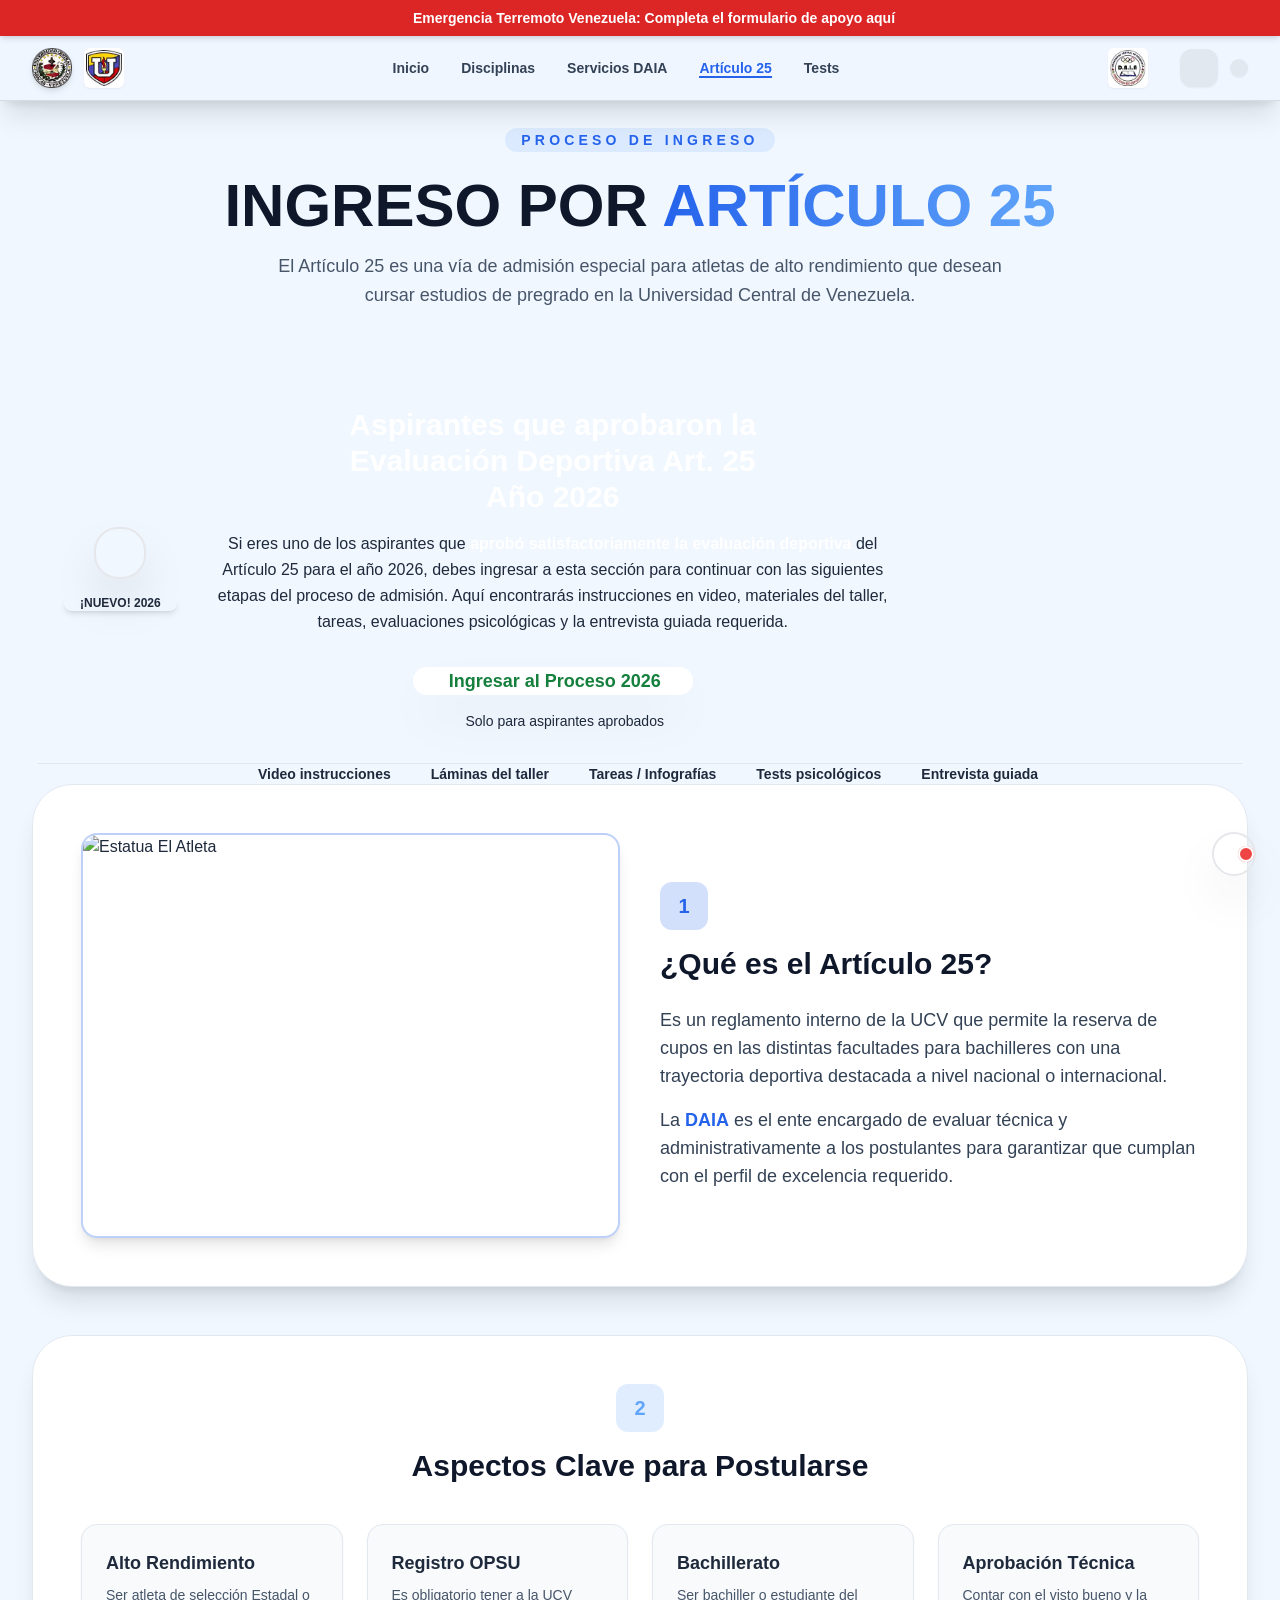
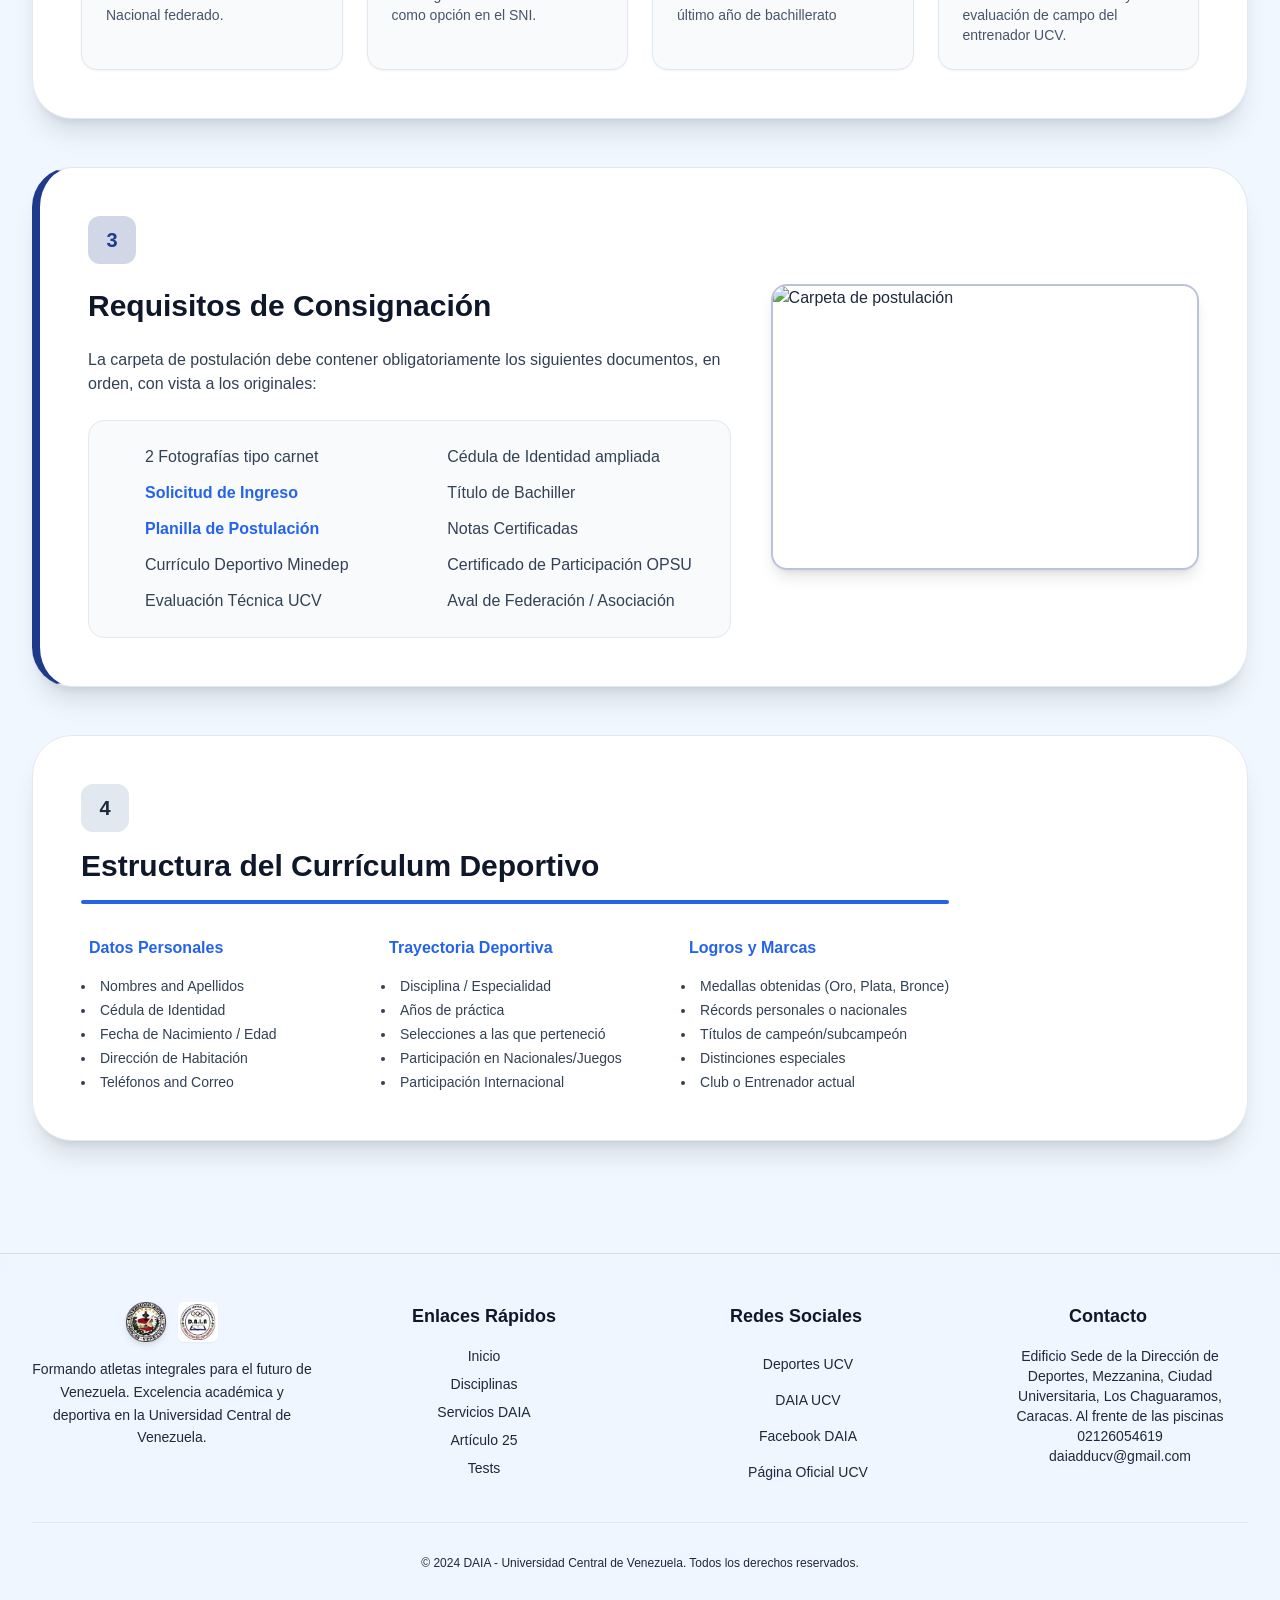
==== articulo25.html @ 4e5d1a11 "Add files via upload" ====
<!DOCTYPE html>
<html lang="es" class="scroll-smooth dark">
<head>
    <meta charset="UTF-8">
    <meta name="viewport" content="width=device-width, initial-scale=1.0">
    <meta http-equiv="X-UA-Compatible" content="IE=edge">
    <meta http-equiv="Content-Security-Policy" content="default-src 'self'; script-src 'self' 'unsafe-inline' unpkg.com cdnjs.cloudflare.com https://www.gstatic.com https://apis.google.com; style-src 'self' 'unsafe-inline' fonts.googleapis.com; img-src 'self' data: https:; font-src 'self' fonts.gstatic.com; connect-src 'self' https://*.firebaseio.com https://firestore.googleapis.com https://identitytoolkit.googleapis.com https://securetoken.googleapis.com; frame-src 'self' https://apis.google.com https://test-daia.firebaseapp.com;">
    <title>DAIA UCV | Artículo 25</title>
    <meta name="description" content="Guía completa sobre el ingreso a la UCV por el Artículo 25: beneficios, requisitos y proceso de postulación para atletas de alto rendimiento.">
    <link rel="icon" type="image/webp" href="deportes.webp">
    
    <script>
        // Synchronous theme check to prevent FOUC and forced reflow
        (function() {
            const theme = localStorage.getItem('color-theme') || (window.matchMedia('(prefers-color-scheme: dark)').matches ? 'dark' : 'light');
            if (theme === 'dark') document.documentElement.classList.add('dark');
            else document.documentElement.classList.remove('dark');
            window.__INITIAL_THEME = theme;
        })();
    </script>

    <link rel="preconnect" href="https://fonts.googleapis.com">
    <link rel="preconnect" href="https://fonts.gstatic.com" crossorigin>
    <link rel="stylesheet" href="https://fonts.googleapis.com/css2?family=Poppins:wght@700;800;900&family=Inter:wght@300;400;500;600;700&display=swap" media="print" onload="this.media='all'">
    <noscript><link rel="stylesheet" href="https://fonts.googleapis.com/css2?family=Poppins:wght@700;800;900&family=Inter:wght@300;400;500;600;700&display=swap"></noscript>
    <link rel='stylesheet' href='style.css'>
    
    <script src="https://unpkg.com/lucide@latest" defer></script>

    <script type="module" src="firebase-config.js"></script>
</head>
<body class="font-sans antialiased flex flex-col">

    <nav class="fixed w-full z-50 backdrop-blur-md border-b shadow-xl">

    <!-- BANNER DE EMERGENCIA -->
    <div class="bg-red-600 text-white text-center py-2 px-4 text-sm font-bold flex justify-center items-center gap-2 relative z-50 shadow-md">
        <i data-lucide="alert-triangle" class="w-5 h-5 animate-pulse"></i>
        <span>Emergencia Terremoto Venezuela: <a href="https://forms.gle/cHsRku5FjUPCeZP76" target="_blank" class="underline hover:text-red-200 transition-colors">Completa el formulario de apoyo aquí</a></span>
    </div>
        <div class="max-w-7xl mx-auto px-4 sm:px-6 lg:px-8">
            <div class="flex justify-between h-16 items-center">
                <a href="index.html" class="flex items-center gap-3 hover:opacity-80 transition-opacity">
                    <img src="ucv.webp" alt="Universidad Central de Venezuela" width="128" height="40" class="h-10 w-auto drop-shadow-md" loading="eager" decoding="async" fetchpriority="high">
                    <img src="deportes.webp" alt="Dirección de Deportes UCV" width="40" height="40" class="h-10 w-auto bg-white p-0.5 rounded-md shadow-sm hidden sm:block" loading="eager" decoding="async" fetchpriority="high">
                </a>
                
                <div class="hidden md:flex space-x-8 text-slate-700 dark:text-white text-sm font-semibold">
                    <a href="index.html" class="hover:text-blue-600 dark:hover:text-blue-400 transition">Inicio</a>
                    <a href="disciplinas.html" class="hover:text-blue-600 dark:hover:text-blue-400 transition">Disciplinas</a>
                    <a href="servicios.html" class="hover:text-blue-600 dark:hover:text-blue-400 transition">Servicios DAIA</a>
                    <a href="articulo25.html" class="text-blue-600 dark:text-blue-400 transition relative after:absolute after:bottom-0 after:left-0 after:w-full after:h-0.5 after:bg-blue-600 dark:after:bg-blue-400">Artículo 25</a>
                    <a href="tests.html" class="hover:text-blue-600 dark:hover:text-blue-400 transition">Tests</a>
                </div>

                <div class="flex items-center gap-3">
                    <a href="index.html" class="hover:opacity-80 transition-opacity">
                        <img src="daia.webp" alt="DAIA UCV" width="40" height="40" class="h-10 w-auto bg-white p-0.5 rounded-md shadow-sm" loading="eager" decoding="async" fetchpriority="high">
                    </a>
                    <div id="auth-container"></div>
                    <button id="theme-toggle" aria-label="Cambiar tema (claro/oscuro)" class="ml-2 p-2 rounded-xl bg-slate-200 dark:bg-white/10 text-slate-800 dark:text-white hover:bg-slate-300 dark:hover:bg-white/20 transition-colors border border-transparent dark:border-white/10 shadow-sm focus:outline-none">
                        <i data-lucide="sun" class="w-5 h-5 hidden dark:block"></i>
                        <i data-lucide="moon" class="w-5 h-5 block dark:hidden"></i>
                    </button>
                    <button id="menu-toggle" aria-label="Abrir menú" class="md:hidden p-2 rounded-xl bg-slate-200 dark:bg-white/10 text-slate-800 dark:text-white border border-transparent dark:border-white/10 shadow-sm focus:outline-none">
                        <i data-lucide="menu" class="w-6 h-6"></i>
                    </button>
                </div>
            </div>
            <!-- Mobile Menu -->
            <div id="mobile-menu" class="md:hidden pb-6 pt-2 border-t border-slate-200 dark:border-white/10">
                <div class="flex flex-col space-y-4 text-slate-700 dark:text-white text-sm font-semibold">
                    <a href="index.html" class="hover:text-blue-600 dark:hover:text-blue-400 py-2 border-b border-slate-100 dark:border-white/5">Inicio</a>
                    <a href="disciplinas.html" class="hover:text-blue-600 dark:hover:text-blue-400 py-2 border-b border-slate-100 dark:border-white/5">Disciplinas</a>
                    <a href="servicios.html" class="hover:text-blue-600 dark:hover:text-blue-400 py-2 border-b border-slate-100 dark:border-white/5">Servicios DAIA</a>
                    <a href="articulo25.html" class="text-blue-600 dark:text-blue-400 py-2">Artículo 25</a>
                    <a href="tests.html" class="hover:text-blue-600 dark:hover:text-blue-400 py-2">Tests</a>
                </div>
            </div>
        </div>
    </nav>

    <main class="flex-grow pt-32 pb-16 relative z-10">
        <div class="max-w-7xl mx-auto px-4 sm:px-6 lg:px-8 major-container">
            
            <div class="text-center mb-16 fade-up">
                <span class="text-blue-600 dark:text-blue-400 font-black text-sm tracking-[0.3em] uppercase bg-blue-100 dark:bg-white/10 px-4 py-1 rounded-full">Proceso de Ingreso</span>
                <h1 class="font-display text-4xl md:text-6xl font-black text-slate-900 dark:text-white mt-6 mb-4">INGRESO POR <span class="text-transparent bg-clip-text bg-gradient-to-r from-blue-600 to-blue-400">ARTÍCULO 25</span></h1>
                <p class="text-slate-600 dark:text-gray-300 mt-4 max-w-3xl mx-auto text-lg leading-relaxed">El Artículo 25 es una vía de admisión especial para atletas de alto rendimiento que desean cursar estudios de pregrado en la Universidad Central de Venezuela.</p>
            </div>

            <!-- ===== SECCIÓN DESTACADA: APROBADOS EVALUACIÓN DEPORTIVA 2026 ===== -->
            <section class="relative mb-14 fade-up overflow-hidden rounded-[2.5rem]" id="aprobados-2026">
                <!-- Fondo con gradiente -->
                <div class="absolute inset-0 bg-gradient-to-br from-blue-700 via-blue-600 to-indigo-700 z-0"></div>
                <div class="absolute -top-20 -left-20 w-96 h-96 bg-white/10 rounded-full blur-3xl z-0"></div>
                <div class="absolute -bottom-16 -right-16 w-80 h-80 bg-indigo-400/20 rounded-full blur-3xl z-0"></div>
                <!-- Patrón de puntos decorativos -->
                <div class="absolute inset-0 z-0 opacity-10" style="background-image: radial-gradient(circle, #fff 1px, transparent 1px); background-size: 28px 28px;"></div>

                <div class="relative z-10 p-8 md:p-14 flex flex-col md:flex-row items-center gap-10">
                    <!-- Icono y badge -->
                    <div class="flex-shrink-0 flex flex-col items-center gap-4">
                        <div class="w-24 h-24 md:w-32 md:h-32 bg-white/15 border-2 border-white/30 rounded-3xl flex items-center justify-center shadow-2xl backdrop-blur-sm">
                            <i data-lucide="trophy" class="w-12 h-12 md:w-16 md:h-16 text-yellow-300 drop-shadow-lg"></i>
                        </div>
                        <span class="bg-yellow-400/90 text-yellow-900 font-black text-xs px-4 py-1.5 rounded-full tracking-widest uppercase shadow-md">¡Nuevo! 2026</span>
                    </div>

                    <!-- Texto -->
                    <div class="flex-1 text-center md:text-left">
                        <h2 class="font-display text-3xl md:text-4xl font-black text-white leading-tight mb-4">
                            Aspirantes que aprobaron la<br>
                            <span class="text-yellow-300">Evaluación Deportiva Art. 25</span><br>
                            <span class="text-white/80 text-2xl md:text-3xl">Año 2026</span>
                        </h2>
                        <p class="text-blue-100 text-base md:text-lg leading-relaxed mb-8 max-w-2xl mx-auto md:mx-0">
                            Si eres uno de los aspirantes que <strong class="text-white">aprobó satisfactoriamente la evaluación deportiva</strong> del Artículo 25 para el año 2026, debes ingresar a esta sección para continuar con las siguientes etapas del proceso de admisión. Aquí encontrarás instrucciones en video, materiales del taller, tareas, evaluaciones psicológicas y la entrevista guiada requerida.
                        </p>
                        <div class="flex flex-col sm:flex-row gap-4 justify-center md:justify-start items-center">
                            <a href="proceso-art25-2026.html" id="btn-ingresar-2026" class="group relative inline-flex items-center gap-3 bg-white text-blue-700 font-black py-4 px-10 rounded-2xl shadow-2xl hover:shadow-white/30 transition-all duration-300 hover:-translate-y-1 hover:scale-105 text-lg overflow-hidden">
                                <span class="absolute inset-0 bg-gradient-to-r from-yellow-100 to-white opacity-0 group-hover:opacity-100 transition-opacity duration-300"></span>
                                <i data-lucide="log-in" class="w-6 h-6 relative z-10 group-hover:translate-x-1 transition-transform"></i>
                                <span class="relative z-10">Ingresar al Proceso 2026</span>
                                <i data-lucide="arrow-right" class="w-5 h-5 relative z-10 opacity-60 group-hover:translate-x-2 transition-transform"></i>
                            </a>
                            <div class="flex items-center gap-2 text-blue-100 text-sm">
                                <i data-lucide="shield-check" class="w-4 h-4 text-green-300"></i>
                                <span>Solo para aspirantes aprobados</span>
                            </div>
                        </div>
                    </div>
                </div>

                <!-- Barra inferior decorativa con contenidos -->
                <div class="relative z-10 bg-white/10 border-t border-white/20 px-8 md:px-14 py-4 flex flex-wrap gap-6 justify-center md:justify-start text-white/80 text-sm font-semibold">
                    <span class="flex items-center gap-1.5"><i data-lucide="video" class="w-4 h-4 text-yellow-300"></i> Video instrucciones</span>
                    <span class="flex items-center gap-1.5"><i data-lucide="layout-panel-left" class="w-4 h-4 text-yellow-300"></i> Láminas del taller</span>
                    <span class="flex items-center gap-1.5"><i data-lucide="image" class="w-4 h-4 text-yellow-300"></i> Tareas / Infografías</span>
                    <span class="flex items-center gap-1.5"><i data-lucide="clipboard-check" class="w-4 h-4 text-yellow-300"></i> Tests psicológicos</span>
                    <span class="flex items-center gap-1.5"><i data-lucide="mic" class="w-4 h-4 text-yellow-300"></i> Entrevista guiada</span>
                </div>
            </section>
            <!-- ===== FIN SECCIÓN APROBADOS 2026 ===== -->

            <section class="bg-white dark:bg-white/5 backdrop-blur-xl rounded-[2.5rem] p-8 md:p-12 shadow-xl dark:shadow-2xl border border-slate-200 dark:border-white/10 mb-12 fade-up">
                <div class="flex flex-col md:flex-row gap-10 items-center">
                    <div class="md:w-1/2">
                        <img src="https://iamvenezuela.org/wp-content/uploads/sites/4/2019/09/narvc3a1ez-el-atleta-estadio-ucv-14.jpg" alt="Estatua El Atleta" width="800" height="600" fetchpriority="high" loading="eager" decoding="async" class="rounded-2xl shadow-lg border-2 border-blue-600/30 w-full object-cover h-auto">
                    </div>
                    <div class="md:w-1/2">
                        <div class="inline-flex items-center justify-center w-12 h-12 rounded-xl bg-blue-600/20 text-blue-600 mb-4"><span class="font-black text-xl">1</span></div>
                        <h2 class="font-display text-3xl font-bold text-slate-900 dark:text-white mb-6">¿Qué es el Artículo 25?</h2>
                        <p class="text-slate-700 dark:text-gray-300 mb-4 text-lg">Es un reglamento interno de la UCV que permite la reserva de cupos en las distintas facultades para bachilleres con una trayectoria deportiva destacada a nivel nacional o internacional.</p>
                        <p class="text-slate-700 dark:text-gray-300 text-lg">La <strong class="text-blue-600">DAIA</strong> es el ente encargado de evaluar técnica y administrativamente a los postulantes para garantizar que cumplan con el perfil de excelencia requerido.</p>
                    </div>
                </div>
            </section>

            <section class="bg-white dark:bg-white/5 backdrop-blur-xl rounded-[2.5rem] p-8 md:p-12 shadow-xl dark:shadow-2xl border border-slate-200 dark:border-white/10 mb-12 fade-up">
                <div class="text-center mb-10">
                    <div class="inline-flex items-center justify-center w-12 h-12 rounded-xl bg-blue-400/20 text-blue-400 mb-4"><span class="font-black text-xl">2</span></div>
                    <h2 class="font-display text-3xl font-bold text-slate-900 dark:text-white">Aspectos Clave para Postularse</h2>
                </div>
                
                <div class="grid grid-cols-1 md:grid-cols-2 lg:grid-cols-4 gap-6">
                    <div class="bg-slate-50 dark:bg-white/5 rounded-2xl p-6 border border-slate-200 dark:border-white/10 hover:border-blue-400/50 transition duration-300 shadow-sm">
                        <i data-lucide="award" class="h-10 w-10 text-blue-400 mb-4"></i>
                        <h3 class="font-bold text-slate-800 dark:text-white mb-2 text-lg">Alto Rendimiento</h3>
                        <p class="text-slate-600 dark:text-gray-300 text-sm">Ser atleta de selección Estadal o Nacional federado.</p>
                    </div>
                    <div class="bg-slate-50 dark:bg-white/5 rounded-2xl p-6 border border-slate-200 dark:border-white/10 hover:border-blue-400/50 transition duration-300 shadow-sm">
                        <i data-lucide="mouse-pointer-click" class="h-10 w-10 text-blue-400 mb-4"></i>
                        <h3 class="font-bold text-slate-800 dark:text-white mb-2 text-lg">Registro OPSU</h3>
                        <p class="text-slate-600 dark:text-gray-300 text-sm">Es obligatorio tener a la UCV como opción en el SNI.</p>
                    </div>
                    <div class="bg-slate-50 dark:bg-white/5 rounded-2xl p-6 border border-slate-200 dark:border-white/10 hover:border-blue-400/50 transition duration-300 shadow-sm">
                        <i data-lucide="file-edit" class="h-10 w-10 text-blue-400 mb-4"></i>
                        <h3 class="font-bold text-slate-800 dark:text-white mb-2 text-lg"> Bachillerato </h3>
                        <p class="text-slate-600 dark:text-gray-300 text-sm">Ser bachiller o estudiante del último año de bachillerato</p>
                    </div>
                    <div class="bg-slate-50 dark:bg-white/5 rounded-2xl p-6 border border-slate-200 dark:border-white/10 hover:border-blue-400/50 transition duration-300 shadow-sm">
                        <i data-lucide="check-circle" class="h-10 w-10 text-blue-400 mb-4"></i>
                        <h3 class="font-bold text-slate-800 dark:text-white mb-2 text-lg">Aprobación Técnica</h3>
                        <p class="text-slate-600 dark:text-gray-300 text-sm">Contar con el visto bueno y la evaluación de campo del entrenador UCV.</p>
                    </div>
                </div>
            </section>

            <section class="section-optimize bg-white dark:bg-white/5 backdrop-blur-xl rounded-[2.5rem] p-8 md:p-12 shadow-xl dark:shadow-2xl border border-slate-200 dark:border-white/10 border-l-8 border-l-blue-900 mb-12 fade-up relative overflow-hidden">
                <div class="flex flex-col md:flex-row-reverse gap-10 items-center relative z-10">
                    <div class="md:w-2/5">
                        <img src="https://dharmacon.net/wp-content/uploads/2023/07/106.jpg" alt="Carpeta de postulación" width="800" height="533" class="rounded-2xl shadow-lg border-2 border-blue-900/30 w-full object-cover h-auto" loading="lazy" decoding="async">
                    </div>
                    <div class="md:w-3/5">
                        <div class="inline-flex items-center justify-center w-12 h-12 rounded-xl bg-blue-900/20 text-blue-900 mb-6"><span class="font-black text-xl">3</span></div>
                        <h2 class="font-display text-3xl font-bold text-slate-900 dark:text-white mb-6">Requisitos de Consignación</h2>
                        <p class="text-slate-700 dark:text-gray-300 mb-6">La carpeta de postulación debe contener obligatoriamente los siguientes documentos, en orden, con vista a los originales:</p>
                        
                        <div class="grid grid-cols-1 sm:grid-cols-2 gap-3 bg-slate-50 dark:bg-black/30 p-6 rounded-2xl border border-slate-200 dark:border-white/10">
                            <div class="flex items-center gap-3 text-slate-700 dark:text-gray-300"><i data-lucide="check" class="h-5 w-5 text-blue-900"></i> 2 Fotografías tipo carnet</div>
                            <div class="flex items-center gap-3 text-slate-700 dark:text-gray-300"><i data-lucide="check" class="h-5 w-5 text-blue-900"></i> Cédula de Identidad ampliada</div>
                            <div class="flex items-center gap-3 text-slate-700 dark:text-gray-300"><i data-lucide="check" class="h-5 w-5 text-blue-900"></i> 
                                <a href="lanilla_Solicitud_de_Ingreso.pdf.pdf" download class="text-blue-600 font-bold hover:underline">Solicitud de Ingreso</a>
                            </div>
                            <div class="flex items-center gap-3 text-slate-700 dark:text-gray-300"><i data-lucide="check" class="h-5 w-5 text-blue-900"></i> Título de Bachiller</div>
                            <div class="flex items-center gap-3 text-slate-700 dark:text-gray-300"><i data-lucide="check" class="h-5 w-5 text-blue-900"></i>
                                <a href="Planilla_de_Postulacion_DAIA.pdf.pdf" download class="text-blue-600 font-bold hover:underline">Planilla de Postulación</a>
                            </div>
                            <div class="flex items-center gap-3 text-slate-700 dark:text-gray-300"><i data-lucide="check" class="h-5 w-5 text-blue-900"></i> Notas Certificadas</div>
                            <div class="flex items-center gap-3 text-slate-700 dark:text-gray-300"><i data-lucide="check" class="h-5 w-5 text-blue-900"></i> Currículo Deportivo Minedep</div>
                            <div class="flex items-center gap-3 text-slate-700 dark:text-gray-300"><i data-lucide="check" class="h-5 w-5 text-blue-900"></i> Certificado de Participación OPSU</div>
                            <div class="flex items-center gap-3 text-slate-700 dark:text-gray-300"><i data-lucide="check" class="h-5 w-5 text-blue-900"></i> Evaluación Técnica UCV</div>
                            <div class="flex items-center gap-3 text-slate-700 dark:text-gray-300"><i data-lucide="check" class="h-5 w-5 text-blue-900"></i> Aval de Federación / Asociación</div>
                        </div>
                    </div>
                </div>
            </section>

            <section class="bg-white dark:bg-white/5 backdrop-blur-xl rounded-[2.5rem] p-8 md:p-12 shadow-xl dark:shadow-2xl border border-slate-200 dark:border-white/10 mb-12 fade-up">
                <div class="flex flex-col md:flex-row gap-10">
                    <div class="md:w-full">
                        <div class="inline-flex items-center justify-center w-12 h-12 rounded-xl bg-slate-200 dark:bg-white/10 text-slate-800 dark:text-white mb-4"><span class="font-black text-xl">4</span></div>
                        <h2 class="font-display text-3xl font-bold text-slate-900 dark:text-white">Estructura del Currículum Deportivo</h2>
                        <div class="w-20 h-1 bg-blue-600 mt-4 mb-8 rounded-full"></div>
                        
                        <div class="grid grid-cols-1 lg:grid-cols-3 gap-8">
                            <div class="space-y-4">
                                <h3 class="font-bold text-blue-600 dark:text-blue-400 flex items-center gap-2"><i data-lucide="user"></i> Datos Personales</h3>
                                <ul class="list-disc list-inside text-slate-700 dark:text-gray-300 space-y-1 text-sm">
                                    <li>Nombres and Apellidos</li>
                                    <li>Cédula de Identidad</li>
                                    <li>Fecha de Nacimiento / Edad</li>
                                    <li>Dirección de Habitación</li>
                                    <li>Teléfonos and Correo</li>
                                </ul>
                            </div>
                            <div class="space-y-4">
                                <h3 class="font-bold text-blue-600 dark:text-blue-400 flex items-center gap-2"><i data-lucide="trophy"></i> Trayectoria Deportiva</h3>
                                <ul class="list-disc list-inside text-slate-700 dark:text-gray-300 space-y-1 text-sm">
                                    <li>Disciplina / Especialidad</li>
                                    <li>Años de práctica</li>
                                    <li>Selecciones a las que perteneció</li>
                                    <li>Participación en Nacionales/Juegos</li>
                                    <li>Participación Internacional</li>
                                </ul>
                            </div>
                            <div class="space-y-4">
                                <h3 class="font-bold text-blue-600 dark:text-blue-400 flex items-center gap-2"><i data-lucide="star"></i> Logros y Marcas</h3>
                                <ul class="list-disc list-inside text-slate-700 dark:text-gray-300 space-y-1 text-sm">
                                    <li>Medallas obtenidas (Oro, Plata, Bronce)</li>
                                    <li>Récords personales o nacionales</li>
                                    <li>Títulos de campeón/subcampeón</li>
                                    <li>Distinciones especiales</li>
                                    <li>Club o Entrenador actual</li>
                                </ul>
                            </div>
                        </div>
                    </div>
                </div>
            </section>
        </div>
    </main>

    <footer class="backdrop-blur-lg border-t py-12 mt-auto relative z-10 border-slate-200 dark:border-white/10 bg-[rgba(239,246,255,0.9)] dark:bg-transparent">
        <div class="max-w-7xl mx-auto px-4 sm:px-6 lg:px-8">
            <div class="grid grid-cols-1 md:grid-cols-2 lg:grid-cols-4 gap-8 mb-8 text-center md:text-left">
                <!-- Column 1: Branding -->
                <div class="flex flex-col items-center md:items-start gap-4">
                    <div class="flex items-center gap-3">
                        <img src="ucv.webp" alt="UCV" width="128" height="40" class="h-10 w-auto drop-shadow-md" loading="lazy" decoding="async">
                        <img src="daia.webp" alt="DAIA" width="40" height="40" class="h-10 w-auto bg-white p-0.5 rounded-md shadow-sm" loading="lazy" decoding="async">
                    </div>
                    <p class="text-gray-800 dark:text-gray-300 text-sm leading-relaxed">Formando atletas integrales para el futuro de Venezuela. Excelencia académica y deportiva en la Universidad Central de Venezuela.</p>
                </div>
                
                <!-- Column 2: Quick Links -->
                <div>
                    <h3 class="font-bold text-slate-900 dark:text-white mb-4 text-lg">Enlaces Rápidos</h3>
                    <ul class="space-y-2 text-sm text-gray-800 dark:text-gray-300">
                        <li><a href="index.html" class="py-2 inline-block hover:text-blue-600 transition-colors">Inicio</a></li>
                        <li><a href="disciplinas.html" class="py-2 inline-block hover:text-blue-600 transition-colors">Disciplinas</a></li>
                        <li><a href="servicios.html" class="py-2 inline-block hover:text-blue-600 transition-colors">Servicios DAIA</a></li>
                        <li><a href="articulo25.html" class="py-2 inline-block hover:text-blue-600 transition-colors">Artículo 25</a></li>
                        <li><a href="tests.html" class="py-2 inline-block hover:text-blue-600 transition-colors">Tests</a></li>
                    </ul>
                </div>
                
                <!-- Column 3: Social Media -->
                <div>
                    <h3 class="font-bold text-slate-900 dark:text-white mb-4 text-lg">Redes Sociales</h3>
                    <ul class="space-y-3 text-sm text-gray-800 dark:text-gray-300">
                        <li><a href="https://www.instagram.com/deportesucv/" target="_blank" rel="noopener noreferrer" class="flex py-2 items-center justify-center md:justify-start gap-2 hover:text-blue-600 transition-colors"><i data-lucide="instagram" class="w-4 h-4"></i> Deportes UCV</a></li>
                        <li><a href="https://www.instagram.com/daiadeportesucv/" target="_blank" rel="noopener noreferrer" class="flex py-2 items-center justify-center md:justify-start gap-2 hover:text-blue-600 transition-colors"><i data-lucide="instagram" class="w-4 h-4"></i> DAIA UCV</a></li>
                        <li><a href="https://www.facebook.com/p/DAIA-Deportes-UCV-100076199720429/" target="_blank" rel="noopener noreferrer" class="flex py-2 items-center justify-center md:justify-start gap-2 hover:text-blue-600 transition-colors"><i data-lucide="facebook" class="w-4 h-4"></i> Facebook DAIA</a></li>
                        <li><a href="https://www.ucv.ve/" target="_blank" rel="noopener noreferrer" class="flex py-2 items-center justify-center md:justify-start gap-2 hover:text-blue-600 transition-colors"><i data-lucide="globe" class="w-4 h-4"></i> Página Oficial UCV</a></li>
                    </ul>
                </div>
                
                <!-- Column 4: Contact Info -->
                <div>
                    <h3 class="font-bold text-slate-900 dark:text-white mb-4 text-lg">Contacto</h3>
                    <ul class="space-y-3 text-sm text-gray-800 dark:text-gray-300">
                        <li class="flex items-start justify-center md:justify-start gap-2"><i data-lucide="map-pin" class="w-4 h-4 mt-0.5 flex-shrink-0"></i> <span>Edificio Sede de la Dirección de Deportes, Mezzanina, Ciudad Universitaria, Los Chaguaramos, Caracas. Al frente de las piscinas</span></li>
                        <li class="flex items-center justify-center md:justify-start gap-2"><i data-lucide="phone" class="w-4 h-4 flex-shrink-0"></i> <span>02126054619</span></li>
                        <li class="flex items-center justify-center md:justify-start gap-2"><i data-lucide="mail" class="w-4 h-4 flex-shrink-0"></i> <span>daiadducv@gmail.com</span></li>
                    </ul>
                </div>
            </div>
            <div class="border-t border-slate-200 dark:border-white/10 pt-8 flex flex-col md:flex-row justify-center items-center gap-4">
                <p class="text-xs text-gray-700 dark:text-gray-400">© 2024 DAIA - Universidad Central de Venezuela. Todos los derechos reservados.</p>
            </div>
        </div>
    </footer>

    <script>
        document.addEventListener('DOMContentLoaded', () => {
            const initIcons = () => {
                if (!window.lucide) return;
                setTimeout(() => lucide.createIcons(), 1500);
            };
            initIcons();

            // Pre-query DOM elements
            const themeToggleBtn = document.getElementById('theme-toggle');
            const fadeUpElements = document.querySelectorAll('.fade-up');

            // Zero-read Theme Toggle state tracking
            let isDarkMode = window.__INITIAL_THEME === 'dark';
            if (themeToggleBtn) {
                themeToggleBtn.addEventListener('click', () => {
                    isDarkMode = !isDarkMode;
                    const action = isDarkMode ? 'add' : 'remove';
                    const theme = isDarkMode ? 'dark' : 'light';
                    requestAnimationFrame(() => {
                        document.documentElement.classList[action]('dark');
                        localStorage.setItem('color-theme', theme);
                    });
                });
            }

            // Mobile menu toggle
            const menuToggleBtn = document.getElementById('menu-toggle');
            const mobileMenu = document.getElementById('mobile-menu');
            if (menuToggleBtn && mobileMenu) {
                menuToggleBtn.addEventListener('click', () => {
                    mobileMenu.classList.toggle('open');
                    const icon = menuToggleBtn.querySelector('i');
                    if (icon && window.lucide) {
                        const isMenu = icon.getAttribute('data-lucide') === 'menu';
                        icon.setAttribute('data-lucide', isMenu ? 'x' : 'menu');
                        lucide.createIcons({
                            attrs: { class: 'w-6 h-6' },
                            nameAttr: 'data-lucide',
                            icons: { [isMenu ? 'x' : 'menu']: isMenu ? lucide.icons.X : lucide.icons.Menu }
                        });
                    }
                });
            }

            if (fadeUpElements.length > 0) {
                const visibleQueue = [];
                let isProcessing = false;

                const processQueue = () => {
                    if (visibleQueue.length > 0) {
                        const el = visibleQueue.shift();
                        el.classList.add('visible');
                        if (visibleQueue.length > 0) {
                            requestAnimationFrame(processQueue);
                        } else {
                            isProcessing = false;
                        }
                    } else {
                        isProcessing = false;
                    }
                };

                const observer = new IntersectionObserver((entries) => {
                    let added = false;
                    entries.forEach(e => {
                        if (e.isIntersecting) {
                            visibleQueue.push(e.target);
                            observer.unobserve(e.target);
                            added = true;
                        }
                    });
                    
                    if (added && !isProcessing) {
                        isProcessing = true;
                        requestAnimationFrame(processQueue);
                    }
                }, { threshold: 0.1 });
                fadeUpElements.forEach(el => observer.observe(el));
            }
        });
    </script>

    
    <!-- BURBUJA DE CONTACTO FLOTANTE -->
    <div id="floating-contact" class="fixed z-[60] flex flex-col items-end gap-3" style="bottom: 1.5rem; right: 1.5rem; z-index: 99999;">
        <!-- Contenido desplegable -->
        <div id="contact-menu" class="hidden flex-col items-end gap-3 mb-2 transition-all duration-300 transform translate-y-4 opacity-0 origin-bottom-right">
            <div class="bg-white dark:bg-slate-800 p-5 rounded-2xl shadow-2xl border border-slate-200 dark:border-slate-700 flex flex-col items-center gap-4 w-64 text-center">
                <h4 class="font-bold text-slate-900 dark:text-white text-sm">Únete a nuestro canal</h4>
                <a href="https://whatsapp.com/channel/0029Vb6pSis84OmCWUZplh0g" target="_blank" class="bg-green-500 hover:bg-green-600 text-white px-4 py-2.5 rounded-full font-bold text-sm w-full transition-colors flex items-center justify-center gap-2 shadow-md">
                    <i data-lucide="message-circle" class="w-4 h-4"></i> Canal WhatsApp
                </a>
                <div class="w-full h-px bg-slate-200 dark:bg-slate-700 my-1"></div>
                <div class="flex gap-5 justify-center w-full">
                    <a href="https://www.instagram.com/deportesucv/" target="_blank" aria-label="Instagram Deportes UCV" class="text-slate-600 hover:text-pink-600 dark:text-slate-400 dark:hover:text-pink-400 transition-colors transform hover:scale-110"><i data-lucide="instagram" class="w-5 h-5"></i></a>
                    <a href="https://www.facebook.com/p/DAIA-Deportes-UCV-100076199720429/" target="_blank" aria-label="Facebook DAIA" class="text-slate-600 hover:text-blue-600 dark:text-slate-400 dark:hover:text-blue-400 transition-colors transform hover:scale-110"><i data-lucide="facebook" class="w-5 h-5"></i></a>
                    <a href="mailto:daiadducv@gmail.com" aria-label="Correo Electrónico" class="text-slate-600 hover:text-red-500 dark:text-slate-400 dark:hover:text-red-500 transition-colors transform hover:scale-110"><i data-lucide="mail" class="w-5 h-5"></i></a>
                </div>
            </div>
        </div>
        
        <!-- Botón principal -->
        <div class="relative group">
            <div class="absolute inset-0 bg-blue-500 rounded-full blur-md opacity-60 group-hover:opacity-100 animate-pulse transition-opacity duration-500"></div>
            <button id="contact-btn" aria-label="Abrir menú de contacto" class="bg-gradient-to-tr from-blue-700 via-blue-600 to-indigo-600 hover:from-blue-600 hover:to-indigo-500 text-white p-5 rounded-full shadow-2xl transition-all duration-300 focus:outline-none flex items-center justify-center relative hover:scale-110 hover:-translate-y-1 border-2 border-white/20">
                <span class="absolute top-0 right-0 flex h-4 w-4 -mt-0.5 -mr-0.5">
                    <span class="animate-ping absolute inline-flex h-full w-full rounded-full bg-red-400 opacity-75"></span>
                    <span class="relative inline-flex rounded-full h-4 w-4 bg-red-500 border-2 border-white dark:border-slate-900 shadow-sm"></span>
                </span>
                <i data-lucide="message-circle" class="w-9 h-9 contact-icon-msg drop-shadow-lg"></i>
                <i data-lucide="x" class="w-9 h-9 hidden contact-icon-close absolute drop-shadow-lg"></i>
            </button>
        </div>
    </div>

    <script>
        document.addEventListener('DOMContentLoaded', () => {
            const contactBtn = document.getElementById('contact-btn');
            const contactMenu = document.getElementById('contact-menu');
            
            if(contactBtn && contactMenu) {
                contactBtn.addEventListener('click', () => {
                    const isOpen = !contactMenu.classList.contains('hidden');
                    
                    const iconMsg = contactBtn.querySelector('.lucide-message-circle') || contactBtn.querySelector('.contact-icon-msg');
                    const iconClose = contactBtn.querySelector('.lucide-x') || contactBtn.querySelector('.contact-icon-close');

                    if (isOpen) {
                        contactMenu.classList.add('translate-y-4', 'opacity-0');
                        setTimeout(() => {
                            contactMenu.classList.add('hidden');
                            contactMenu.classList.remove('flex');
                        }, 300);
                        if(iconClose) iconClose.classList.add('hidden');
                        if(iconMsg) iconMsg.classList.remove('hidden');
                    } else {
                        contactMenu.classList.remove('hidden');
                        contactMenu.classList.add('flex');
                        // Small delay to allow display:flex to apply
                        setTimeout(() => {
                            contactMenu.classList.remove('translate-y-4', 'opacity-0');
                        }, 10);
                        if(iconMsg) iconMsg.classList.add('hidden');
                        if(iconClose) iconClose.classList.remove('hidden');
                    }
                });
            }
        });
    </script>
</body>
</html>
---- style.css ----
*,:after,:before{--tw-border-spacing-x:0;--tw-border-spacing-y:0;--tw-translate-x:0;--tw-translate-y:0;--tw-rotate:0;--tw-skew-x:0;--tw-skew-y:0;--tw-scale-x:1;--tw-scale-y:1;--tw-pan-x: ;--tw-pan-y: ;--tw-pinch-zoom: ;--tw-scroll-snap-strictness:proximity;--tw-gradient-from-position: ;--tw-gradient-via-position: ;--tw-gradient-to-position: ;--tw-ordinal: ;--tw-slashed-zero: ;--tw-numeric-figure: ;--tw-numeric-spacing: ;--tw-numeric-fraction: ;--tw-ring-inset: ;--tw-ring-offset-width:0px;--tw-ring-offset-color:#fff;--tw-ring-color:rgba(59,130,246,.5);--tw-ring-offset-shadow:0 0 #0000;--tw-ring-shadow:0 0 #0000;--tw-shadow:0 0 #0000;--tw-shadow-colored:0 0 #0000;--tw-blur: ;--tw-brightness: ;--tw-contrast: ;--tw-grayscale: ;--tw-hue-rotate: ;--tw-invert: ;--tw-saturate: ;--tw-sepia: ;--tw-drop-shadow: ;--tw-backdrop-blur: ;--tw-backdrop-brightness: ;--tw-backdrop-contrast: ;--tw-backdrop-grayscale: ;--tw-backdrop-hue-rotate: ;--tw-backdrop-invert: ;--tw-backdrop-opacity: ;--tw-backdrop-saturate: ;--tw-backdrop-sepia: ;--tw-contain-size: ;--tw-contain-layout: ;--tw-contain-paint: ;--tw-contain-style: }::backdrop{--tw-border-spacing-x:0;--tw-border-spacing-y:0;--tw-translate-x:0;--tw-translate-y:0;--tw-rotate:0;--tw-skew-x:0;--tw-skew-y:0;--tw-scale-x:1;--tw-scale-y:1;--tw-pan-x: ;--tw-pan-y: ;--tw-pinch-zoom: ;--tw-scroll-snap-strictness:proximity;--tw-gradient-from-position: ;--tw-gradient-via-position: ;--tw-gradient-to-position: ;--tw-ordinal: ;--tw-slashed-zero: ;--tw-numeric-figure: ;--tw-numeric-spacing: ;--tw-numeric-fraction: ;--tw-ring-inset: ;--tw-ring-offset-width:0px;--tw-ring-offset-color:#fff;--tw-ring-color:rgba(59,130,246,.5);--tw-ring-offset-shadow:0 0 #0000;--tw-ring-shadow:0 0 #0000;--tw-shadow:0 0 #0000;--tw-shadow-colored:0 0 #0000;--tw-blur: ;--tw-brightness: ;--tw-contrast: ;--tw-grayscale: ;--tw-hue-rotate: ;--tw-invert: ;--tw-saturate: ;--tw-sepia: ;--tw-drop-shadow: ;--tw-backdrop-blur: ;--tw-backdrop-brightness: ;--tw-backdrop-contrast: ;--tw-backdrop-grayscale: ;--tw-backdrop-hue-rotate: ;--tw-backdrop-invert: ;--tw-backdrop-opacity: ;--tw-backdrop-saturate: ;--tw-backdrop-sepia: ;--tw-contain-size: ;--tw-contain-layout: ;--tw-contain-paint: ;--tw-contain-style: }/*! tailwindcss v3.4.19 | MIT License | https://tailwindcss.com*/*,:after,:before{box-sizing:border-box;border:0 solid #e5e7eb}:after,:before{--tw-content:""}:host,html{line-height:1.5;-webkit-text-size-adjust:100%;-moz-tab-size:4;-o-tab-size:4;tab-size:4;font-family:Inter,sans-serif;font-feature-settings:normal;font-variation-settings:normal;-webkit-tap-highlight-color:transparent}body{margin:0;line-height:inherit}hr{height:0;color:inherit;border-top-width:1px}abbr:where([title]){-webkit-text-decoration:underline dotted;text-decoration:underline dotted}h1,h2,h3,h4,h5,h6{font-size:inherit;font-weight:inherit}a{color:inherit;text-decoration:inherit}b,strong{font-weight:bolder}code,kbd,pre,samp{font-family:ui-monospace,SFMono-Regular,Menlo,Monaco,Consolas,Liberation Mono,Courier New,monospace;font-feature-settings:normal;font-variation-settings:normal;font-size:1em}small{font-size:80%}sub,sup{font-size:75%;line-height:0;position:relative;vertical-align:baseline}sub{bottom:-.25em}sup{top:-.5em}table{text-indent:0;border-color:inherit;border-collapse:collapse}button,input,optgroup,select,textarea{font-family:inherit;font-feature-settings:inherit;font-variation-settings:inherit;font-size:100%;font-weight:inherit;line-height:inherit;letter-spacing:inherit;color:inherit;margin:0;padding:0}button,select{text-transform:none}button,input:where([type=button]),input:where([type=reset]),input:where([type=submit]){-webkit-appearance:button;background-color:transparent;background-image:none}:-moz-focusring{outline:auto}:-moz-ui-invalid{box-shadow:none}progress{vertical-align:baseline}::-webkit-inner-spin-button,::-webkit-outer-spin-button{height:auto}[type=search]{-webkit-appearance:textfield;outline-offset:-2px}::-webkit-search-decoration{-webkit-appearance:none}::-webkit-file-upload-button{-webkit-appearance:button;font:inherit}summary{display:list-item}blockquote,dd,dl,figure,h1,h2,h3,h4,h5,h6,hr,p,pre{margin:0}fieldset{margin:0}fieldset,legend{padding:0}menu,ol,ul{list-style:none;margin:0;padding:0}dialog{padding:0}textarea{resize:vertical}input::-moz-placeholder,textarea::-moz-placeholder{opacity:1;color:#9ca3af}input::placeholder,textarea::placeholder{opacity:1;color:#9ca3af}[role=button],button{cursor:pointer}:disabled{cursor:default}audio,canvas,embed,iframe,img,object,svg,video{display:block;vertical-align:middle}img,video{max-width:100%;height:auto}[hidden]:where(:not([hidden=until-found])){display:none}.visible{visibility:visible}.fixed{position:fixed}.absolute{position:absolute}.relative{position:relative}.inset-0{inset:0}.-right-10{right:-2.5rem}.-right-20{right:-5rem}.-top-10{top:-2.5rem}.-top-20{top:-5rem}.bottom-0{bottom:0}.bottom-6{bottom:1.5rem}.left-0{left:0}.left-1\/2{left:50%}.left-4{left:1rem}.right-0{right:0}.right-4{right:1rem}.z-10{z-index:10}.z-50{z-index:50}.mx-auto{margin-left:auto;margin-right:auto}.-ml-2{margin-left:-.5rem}.mb-10{margin-bottom:2.5rem}.mb-12{margin-bottom:3rem}.mb-16{margin-bottom:4rem}.mb-2{margin-bottom:.5rem}.mb-20{margin-bottom:5rem}.mb-24{margin-bottom:6rem}.mb-3{margin-bottom:.75rem}.mb-4{margin-bottom:1rem}.mb-6{margin-bottom:1.5rem}.mb-8{margin-bottom:2rem}.ml-2{margin-left:.5rem}.mt-1{margin-top:.25rem}.mt-2{margin-top:.5rem}.mt-4{margin-top:1rem}.mt-6{margin-top:1.5rem}.mt-8{margin-top:2rem}.mt-auto{margin-top:auto}.block{display:block}.flex{display:flex}.inline-flex{display:inline-flex}.grid{display:grid}.hidden{display:none}.h-1{height:.25rem}.h-10{height:2.5rem}.h-12{height:3rem}.h-14{height:3.5rem}.h-16{height:4rem}.h-28{height:7rem}.h-4{height:1rem}.h-5{height:1.25rem}.h-6{height:1.5rem}.h-64{height:16rem}.h-8{height:2rem}.h-\[500px\]{height:500px}.h-auto{height:auto}.h-full{height:100%}.max-h-64{max-height:16rem}.w-10{width:2.5rem}.w-12{width:3rem}.w-16{width:4rem}.w-28{width:7rem}.w-32{width:8rem}.w-4{width:1rem}.w-5{width:1.25rem}.w-6{width:1.5rem}.w-64{width:16rem}.w-8{width:2rem}.w-auto{width:auto}.w-full{width:100%}.max-w-2xl{max-width:42rem}.max-w-3xl{max-width:48rem}.max-w-6xl{max-width:72rem}.max-w-7xl{max-width:80rem}.flex-shrink{flex-shrink:1}.flex-shrink-0{flex-shrink:0}.flex-grow{flex-grow:1}.-translate-x-1\/2{--tw-translate-x:-50%}.-translate-x-1\/2,.transform{transform:translate(var(--tw-translate-x),var(--tw-translate-y)) rotate(var(--tw-rotate)) skewX(var(--tw-skew-x)) skewY(var(--tw-skew-y)) scaleX(var(--tw-scale-x)) scaleY(var(--tw-scale-y))}@keyframes bounce{0%,to{transform:translateY(-25%);animation-timing-function:cubic-bezier(.8,0,1,1)}50%{transform:none;animation-timing-function:cubic-bezier(0,0,.2,1)}}.animate-bounce-slow{animation:bounce 2s infinite}@keyframes float{0%,to{transform:translateY(0)}50%{transform:translateY(-10px)}}.animate-float{animation:float 4s ease-in-out infinite}@keyframes pulse{50%{opacity:.5}}.animate-pulse-slow{animation:pulse 3s infinite}.cursor-pointer{cursor:pointer}.list-inside{list-style-position:inside}.list-disc{list-style-type:disc}.grid-cols-1{grid-template-columns:repeat(1,minmax(0,1fr))}.flex-col{flex-direction:column}.flex-col-reverse{flex-direction:column-reverse}.items-start{align-items:flex-start}.items-center{align-items:center}.justify-center{justify-content:center}.justify-between{justify-content:space-between}.gap-1{gap:.25rem}.gap-10{gap:2.5rem}.gap-2{gap:.5rem}.gap-3{gap:.75rem}.gap-4{gap:1rem}.gap-6{gap:1.5rem}.gap-8{gap:2rem}.space-x-8>:not([hidden])~:not([hidden]){--tw-space-x-reverse:0;margin-right:calc(2rem*var(--tw-space-x-reverse));margin-left:calc(2rem*(1 - var(--tw-space-x-reverse)))}.space-y-1>:not([hidden])~:not([hidden]){--tw-space-y-reverse:0;margin-top:calc(.25rem*(1 - var(--tw-space-y-reverse)));margin-bottom:calc(.25rem*var(--tw-space-y-reverse))}.space-y-2>:not([hidden])~:not([hidden]){--tw-space-y-reverse:0;margin-top:calc(.5rem*(1 - var(--tw-space-y-reverse)));margin-bottom:calc(.5rem*var(--tw-space-y-reverse))}.space-y-4>:not([hidden])~:not([hidden]){--tw-space-y-reverse:0;margin-top:calc(1rem*(1 - var(--tw-space-y-reverse)));margin-bottom:calc(1rem*var(--tw-space-y-reverse))}.overflow-hidden{overflow:hidden}.overflow-y-auto{overflow-y:auto}.scroll-smooth{scroll-behavior:smooth}.rounded-2xl{border-radius:1rem}.rounded-3xl{border-radius:1.5rem}.rounded-\[2\.5rem\]{border-radius:2.5rem}.rounded-\[3rem\]{border-radius:3rem}.rounded-\[4rem\]{border-radius:4rem}.rounded-full{border-radius:9999px}.rounded-lg{border-radius:.5rem}.rounded-md{border-radius:.375rem}.rounded-xl{border-radius:.75rem}.rounded-r-lg{border-top-right-radius:.5rem;border-bottom-right-radius:.5rem}.border{border-width:1px}.border-2{border-width:2px}.border-4{border-width:4px}.border-b{border-bottom-width:1px}.border-l-4{border-left-width:4px}.border-l-8{border-left-width:8px}.border-t{border-top-width:1px}.border-blue-200{--tw-border-opacity:1;border-color:rgb(191 219 254/var(--tw-border-opacity,1))}.border-blue-400\/30{border-color:rgba(96,165,250,.3)}.border-lime-200{--tw-border-opacity:1;border-color:rgb(217 249 157/var(--tw-border-opacity,1))}.border-orange-200{--tw-border-opacity:1;border-color:rgb(254 215 170/var(--tw-border-opacity,1))}.border-red-200{--tw-border-opacity:1;border-color:rgb(254 202 202/var(--tw-border-opacity,1))}.border-red-500{--tw-border-opacity:1;border-color:rgb(239 68 68/var(--tw-border-opacity,1))}.border-slate-100{--tw-border-opacity:1;border-color:rgb(241 245 249/var(--tw-border-opacity,1))}.border-slate-200{--tw-border-opacity:1;border-color:rgb(226 232 240/var(--tw-border-opacity,1))}.border-slate-300{--tw-border-opacity:1;border-color:rgb(203 213 225/var(--tw-border-opacity,1))}.border-slate-400{--tw-border-opacity:1;border-color:rgb(148 163 184/var(--tw-border-opacity,1))}.border-transparent{border-color:transparent}.border-blue-900\/30{border-color:rgba(30,58,138,.3)}.border-blue-400{--tw-border-opacity:1;border-color:rgb(96 165 250/var(--tw-border-opacity,1))}.border-blue-400\/30{border-color:rgba(96,165,250,.3)}.border-blue-600\/30{border-color:rgba(37,99,235,.3)}.border-l-blue-900{--tw-border-opacity:1;border-left-color:rgb(30 58 138/var(--tw-border-opacity,1))}.border-l-blue-600{--tw-border-opacity:1;border-left-color:rgb(37 99 235/var(--tw-border-opacity,1))}.bg-black\/60{background-color:rgba(0,0,0,.6)}.bg-blue-100{--tw-bg-opacity:1;background-color:rgb(219 234 254/var(--tw-bg-opacity,1))}.bg-lime-100{--tw-bg-opacity:1;background-color:rgb(236 252 203/var(--tw-bg-opacity,1))}.bg-orange-100{--tw-bg-opacity:1;background-color:rgb(255 237 213/var(--tw-bg-opacity,1))}.bg-red-100{--tw-bg-opacity:1;background-color:rgb(254 226 226/var(--tw-bg-opacity,1))}.bg-red-50{--tw-bg-opacity:1;background-color:rgb(254 242 242/var(--tw-bg-opacity,1))}.bg-slate-200{--tw-bg-opacity:1;background-color:rgb(226 232 240/var(--tw-bg-opacity,1))}.bg-slate-50{--tw-bg-opacity:1;background-color:rgb(248 250 252/var(--tw-bg-opacity,1))}.bg-blue-900{--tw-bg-opacity:1;background-color:rgb(30 58 138/var(--tw-bg-opacity,1))}.bg-blue-900\/10{background-color:rgba(30,58,138,.1)}.bg-blue-900\/20{background-color:rgba(30,58,138,.2)}.bg-blue-400{--tw-bg-opacity:1;background-color:rgb(96 165 250/var(--tw-bg-opacity,1))}.bg-blue-400\/20{background-color:rgba(96,165,250,.2)}.bg-blue-600{--tw-bg-opacity:1;background-color:rgb(37 99 235/var(--tw-bg-opacity,1))}.bg-blue-600\/10{background-color:rgba(37,99,235,.1)}.bg-blue-600\/20{background-color:rgba(37,99,235,.2)}.bg-white{--tw-bg-opacity:1;background-color:rgb(255 255 255/var(--tw-bg-opacity,1))}.bg-white\/50{background-color:hsla(0,0%,100%,.5)}.bg-gradient-to-r{background-image:linear-gradient(to right,var(--tw-gradient-stops))}.from-blue-400{--tw-gradient-from:#60a5fa var(--tw-gradient-from-position);--tw-gradient-to:rgba(96,165,250,0) var(--tw-gradient-to-position);--tw-gradient-stops:var(--tw-gradient-from),var(--tw-gradient-to)}.from-blue-600{--tw-gradient-from:#2563eb var(--tw-gradient-from-position);--tw-gradient-to:rgba(37,99,235,0) var(--tw-gradient-to-position);--tw-gradient-stops:var(--tw-gradient-from),var(--tw-gradient-to)}.to-blue-400{--tw-gradient-to:#60a5fa var(--tw-gradient-to-position)}.to-blue-600{--tw-gradient-to:#2563eb var(--tw-gradient-to-position)}.bg-clip-text{-webkit-background-clip:text;background-clip:text}.bg-bottom{background-position:bottom}.bg-repeat-x{background-repeat:repeat-x}.object-cover{-o-object-fit:cover;object-fit:cover}.p-0\.5{padding:.125rem}.p-1{padding:.25rem}.p-10{padding:2.5rem}.p-14{padding:3.5rem}.p-2{padding:.5rem}.p-4{padding:1rem}.p-6{padding:1.5rem}.p-8{padding:2rem}.px-12{padding-left:3rem;padding-right:3rem}.px-4{padding-left:1rem;padding-right:1rem}.px-6{padding-left:1.5rem;padding-right:1.5rem}.px-8{padding-left:2rem;padding-right:2rem}.py-1{padding-top:.25rem;padding-bottom:.25rem}.py-12{padding-top:3rem;padding-bottom:3rem}.py-2{padding-top:.5rem;padding-bottom:.5rem}.py-3{padding-top:.75rem;padding-bottom:.75rem}.py-5{padding-top:1.25rem;padding-bottom:1.25rem}.pb-16{padding-bottom:4rem}.pl-6{padding-left:1.5rem}.pt-24{padding-top:6rem}.pt-32{padding-top:8rem}.pt-8{padding-top:2rem}.text-left{text-align:left}.text-center{text-align:center}.font-display{font-family:Poppins,sans-serif}.font-sans{font-family:Inter,sans-serif}.text-2xl{font-size:1.5rem;line-height:2rem}.text-3xl{font-size:1.875rem;line-height:2.25rem}.text-4xl{font-size:2.25rem;line-height:2.5rem}.text-5xl{font-size:3rem;line-height:1}.text-lg{font-size:1.125rem;line-height:1.75rem}.text-sm{font-size:.875rem;line-height:1.25rem}.text-xl{font-size:1.25rem;line-height:1.75rem}.text-xs{font-size:.75rem;line-height:1rem}.font-black{font-weight:900}.font-bold{font-weight:700}.font-light{font-weight:300}.font-medium{font-weight:500}.font-semibold{font-weight:600}.uppercase{text-transform:uppercase}.italic{font-style:italic}.leading-relaxed{line-height:1.625}.tracking-\[0\.3em\]{letter-spacing:.3em}.tracking-tight{letter-spacing:-.025em}.tracking-wider{letter-spacing:.05em}.text-blue-600{--tw-text-opacity:1;color:rgb(37 99 235/var(--tw-text-opacity,1))}.text-gray-200{--tw-text-opacity:1;color:rgb(229 231 235/var(--tw-text-opacity,1))}.text-gray-400{--tw-text-opacity:1;color:rgb(156 163 175/var(--tw-text-opacity,1))}.text-gray-500{--tw-text-opacity:1;color:rgb(107 114 128/var(--tw-text-opacity,1))}.text-green-600{--tw-text-opacity:1;color:rgb(22 163 74/var(--tw-text-opacity,1))}.text-blue-700{--tw-text-opacity:1;color:rgb(21 128 61/var(--tw-text-opacity,1))}.text-orange-100{--tw-text-opacity:1;color:rgb(255 237 213/var(--tw-text-opacity,1))}.text-orange-600{--tw-text-opacity:1;color:rgb(234 88 12/var(--tw-text-opacity,1))}.text-orange-700{--tw-text-opacity:1;color:rgb(194 65 12/var(--tw-text-opacity,1))}.text-red-500{--tw-text-opacity:1;color:rgb(239 68 68/var(--tw-text-opacity,1))}.text-slate-600{--tw-text-opacity:1;color:rgb(71 85 105/var(--tw-text-opacity,1))}.text-slate-700{--tw-text-opacity:1;color:rgb(51 65 85/var(--tw-text-opacity,1))}.text-slate-800{--tw-text-opacity:1;color:rgb(30 41 59/var(--tw-text-opacity,1))}.text-slate-900{--tw-text-opacity:1;color:rgb(15 23 42/var(--tw-text-opacity,1))}.text-transparent{color:transparent}.text-blue-900{--tw-text-opacity:1;color:rgb(30 58 138/var(--tw-text-opacity,1))}.text-blue-400{--tw-text-opacity:1;color:rgb(96 165 250/var(--tw-text-opacity,1))}.text-blue-600{--tw-text-opacity:1;color:rgb(37 99 235/var(--tw-text-opacity,1))}.text-white{--tw-text-opacity:1;color:rgb(255 255 255/var(--tw-text-opacity,1))}.antialiased{-webkit-font-smoothing:antialiased;-moz-osx-font-smoothing:grayscale}.opacity-10{opacity:.1}.opacity-50{opacity:.5}.shadow-2xl{--tw-shadow:0 25px 50px -12px rgba(0,0,0,.25);--tw-shadow-colored:0 25px 50px -12px var(--tw-shadow-color)}.shadow-2xl,.shadow-lg{box-shadow:var(--tw-ring-offset-shadow,0 0 #0000),var(--tw-ring-shadow,0 0 #0000),var(--tw-shadow)}.shadow-lg{--tw-shadow:0 10px 15px -3px rgba(0,0,0,.1),0 4px 6px -4px rgba(0,0,0,.1);--tw-shadow-colored:0 10px 15px -3px var(--tw-shadow-color),0 4px 6px -4px var(--tw-shadow-color)}.shadow-md{--tw-shadow:0 4px 6px -1px rgba(0,0,0,.1),0 2px 4px -2px rgba(0,0,0,.1);--tw-shadow-colored:0 4px 6px -1px var(--tw-shadow-color),0 2px 4px -2px var(--tw-shadow-color)}.shadow-md,.shadow-sm{box-shadow:var(--tw-ring-offset-shadow,0 0 #0000),var(--tw-ring-shadow,0 0 #0000),var(--tw-shadow)}.shadow-sm{--tw-shadow:0 1px 2px 0 rgba(0,0,0,.05);--tw-shadow-colored:0 1px 2px 0 var(--tw-shadow-color)}.shadow-xl{--tw-shadow:0 20px 25px -5px rgba(0,0,0,.1),0 8px 10px -6px rgba(0,0,0,.1);--tw-shadow-colored:0 20px 25px -5px var(--tw-shadow-color),0 8px 10px -6px var(--tw-shadow-color);box-shadow:var(--tw-ring-offset-shadow,0 0 #0000),var(--tw-ring-shadow,0 0 #0000),var(--tw-shadow)}.blur{--tw-blur:blur(8px)}.blur,.drop-shadow-2xl{filter:var(--tw-blur) var(--tw-brightness) var(--tw-contrast) var(--tw-grayscale) var(--tw-hue-rotate) var(--tw-invert) var(--tw-saturate) var(--tw-sepia) var(--tw-drop-shadow)}.drop-shadow-2xl{--tw-drop-shadow:drop-shadow(0 25px 25px rgba(0,0,0,.15))}.drop-shadow-lg{--tw-drop-shadow:drop-shadow(0 10px 8px rgba(0,0,0,.04)) drop-shadow(0 4px 3px rgba(0,0,0,.1))}.drop-shadow-lg,.drop-shadow-md{filter:var(--tw-blur) var(--tw-brightness) var(--tw-contrast) var(--tw-grayscale) var(--tw-hue-rotate) var(--tw-invert) var(--tw-saturate) var(--tw-sepia) var(--tw-drop-shadow)}.drop-shadow-md{--tw-drop-shadow:drop-shadow(0 4px 3px rgba(0,0,0,.07)) drop-shadow(0 2px 2px rgba(0,0,0,.06))}.backdrop-blur-lg{--tw-backdrop-blur:blur(16px)}.backdrop-blur-lg,.backdrop-blur-md{-webkit-backdrop-filter:var(--tw-backdrop-blur) var(--tw-backdrop-brightness) var(--tw-backdrop-contrast) var(--tw-backdrop-grayscale) var(--tw-backdrop-hue-rotate) var(--tw-backdrop-invert) var(--tw-backdrop-opacity) var(--tw-backdrop-saturate) var(--tw-backdrop-sepia);backdrop-filter:var(--tw-backdrop-blur) var(--tw-backdrop-brightness) var(--tw-backdrop-contrast) var(--tw-backdrop-grayscale) var(--tw-backdrop-hue-rotate) var(--tw-backdrop-invert) var(--tw-backdrop-opacity) var(--tw-backdrop-saturate) var(--tw-backdrop-sepia)}.backdrop-blur-md{--tw-backdrop-blur:blur(12px)}.backdrop-blur-xl{--tw-backdrop-blur:blur(24px)}.backdrop-blur-xl,.backdrop-filter{-webkit-backdrop-filter:var(--tw-backdrop-blur) var(--tw-backdrop-brightness) var(--tw-backdrop-contrast) var(--tw-backdrop-grayscale) var(--tw-backdrop-hue-rotate) var(--tw-backdrop-invert) var(--tw-backdrop-opacity) var(--tw-backdrop-saturate) var(--tw-backdrop-sepia);backdrop-filter:var(--tw-backdrop-blur) var(--tw-backdrop-brightness) var(--tw-backdrop-contrast) var(--tw-backdrop-grayscale) var(--tw-backdrop-hue-rotate) var(--tw-backdrop-invert) var(--tw-backdrop-opacity) var(--tw-backdrop-saturate) var(--tw-backdrop-sepia)}.transition{transition-property:color,background-color,border-color,text-decoration-color,fill,stroke,opacity,box-shadow,transform,filter,-webkit-backdrop-filter;transition-property:color,background-color,border-color,text-decoration-color,fill,stroke,opacity,box-shadow,transform,filter,backdrop-filter;transition-property:color,background-color,border-color,text-decoration-color,fill,stroke,opacity,box-shadow,transform,filter,backdrop-filter,-webkit-backdrop-filter;transition-timing-function:cubic-bezier(.4,0,.2,1);transition-duration:.15s}.transition-colors{transition-property:color,background-color,border-color,text-decoration-color,fill,stroke;transition-timing-function:cubic-bezier(.4,0,.2,1);transition-duration:.15s}.transition-opacity{transition-property:opacity;transition-timing-function:cubic-bezier(.4,0,.2,1);transition-duration:.15s}.transition-transform{transition-property:transform;transition-timing-function:cubic-bezier(.4,0,.2,1);transition-duration:.15s}.duration-300{transition-duration:.3s}.ease-in-out{transition-timing-function:cubic-bezier(.4,0,.2,1)}.after\:absolute:after{content:var(--tw-content);position:absolute}.after\:bottom-0:after{content:var(--tw-content);bottom:0}.after\:left-0:after{content:var(--tw-content);left:0}.after\:h-0\.5:after{content:var(--tw-content);height:.125rem}.after\:w-full:after{content:var(--tw-content);width:100%}.after\:bg-blue-600:after{content:var(--tw-content);--tw-bg-opacity:1;background-color:rgb(37 99 235/var(--tw-bg-opacity,1))}.hover\:scale-105:hover{--tw-scale-x:1.05;--tw-scale-y:1.05;transform:translate(var(--tw-translate-x),var(--tw-translate-y)) rotate(var(--tw-rotate)) skewX(var(--tw-skew-x)) skewY(var(--tw-skew-y)) scaleX(var(--tw-scale-x)) scaleY(var(--tw-scale-y))}.hover\:border-blue-400\/50:hover{border-color:rgba(96,165,250,.5)}.hover\:bg-slate-300:hover{--tw-bg-opacity:1;background-color:rgb(203 213 225/var(--tw-bg-opacity,1))}.hover\:text-blue-600:hover{--tw-text-opacity:1;color:rgb(37 99 235/var(--tw-text-opacity,1))}.hover\:underline:hover{text-decoration-line:underline}.hover\:opacity-80:hover{opacity:.8}.focus\:outline-none:focus{outline:2px solid transparent;outline-offset:2px}.group:hover .group-hover\:translate-y-0\.5{--tw-translate-y:0.125rem;transform:translate(var(--tw-translate-x),var(--tw-translate-y)) rotate(var(--tw-rotate)) skewX(var(--tw-skew-x)) skewY(var(--tw-skew-y)) scaleX(var(--tw-scale-x)) scaleY(var(--tw-scale-y))}.dark\:block:is(.dark *){display:block}.dark\:hidden:is(.dark *){display:none}.dark\:border-gray-400:is(.dark *){--tw-border-opacity:1;border-color:rgb(156 163 175/var(--tw-border-opacity,1))}.dark\:border-gray-500:is(.dark *){--tw-border-opacity:1;border-color:rgb(107 114 128/var(--tw-border-opacity,1))}.dark\:border-red-500\/30:is(.dark *){border-color:rgba(239,68,68,.3)}.dark\:border-transparent:is(.dark *){border-color:transparent}.dark\:border-blue-900\/30:is(.dark *){border-color:rgba(30,58,138,.3)}.dark\:border-blue-900\/50:is(.dark *){border-color:rgba(30,58,138,.5)}.dark\:border-blue-400\/30:is(.dark *){border-color:rgba(96,165,250,.3)}.dark\:border-blue-400\/50:is(.dark *){border-color:rgba(96,165,250,.5)}.dark\:border-blue-600\/30:is(.dark *){border-color:rgba(37,99,235,.3)}.dark\:border-blue-600\/50:is(.dark *){border-color:rgba(37,99,235,.5)}.dark\:border-white\/10:is(.dark *){border-color:hsla(0,0%,100%,.1)}.dark\:border-white\/20:is(.dark *){border-color:hsla(0,0%,100%,.2)}.dark\:bg-black\/30:is(.dark *){background-color:rgba(0,0,0,.3)}.dark\:bg-blue-400\/20:is(.dark *){background-color:rgba(96,165,250,.2)}.dark\:bg-red-500\/10:is(.dark *){background-color:rgba(239,68,68,.1)}.dark\:bg-red-950\/20:is(.dark *){background-color:rgba(69,10,10,.2)}.dark\:bg-slate-800:is(.dark *){--tw-bg-opacity:1;background-color:rgb(30 41 59/var(--tw-bg-opacity,1))}.dark\:bg-transparent:is(.dark *){background-color:transparent}.dark\:bg-blue-900\/30:is(.dark *){background-color:rgba(30,58,138,.3)}.dark\:bg-blue-400\/20:is(.dark *){background-color:rgba(96,165,250,.2)}.dark\:bg-blue-600\/20:is(.dark *){background-color:rgba(37,99,235,.2)}.dark\:bg-white\/10:is(.dark *){background-color:hsla(0,0%,100%,.1)}.dark\:bg-white\/5:is(.dark *){background-color:hsla(0,0%,100%,.05)}.dark\:bg-gradient-to-br:is(.dark *){background-image:linear-gradient(to bottom right,var(--tw-gradient-stops))}.dark\:from-\[\#0F172A\]\/80:is(.dark *){--tw-gradient-from:rgba(15,23,42,.8) var(--tw-gradient-from-position);--tw-gradient-to:rgba(15,23,42,0) var(--tw-gradient-to-position);--tw-gradient-stops:var(--tw-gradient-from),var(--tw-gradient-to)}.dark\:from-\[\#1e293b\]\/90:is(.dark *){--tw-gradient-from:rgba(30,41,59,.9) var(--tw-gradient-from-position);--tw-gradient-to:rgba(30,41,59,0) var(--tw-gradient-to-position);--tw-gradient-stops:var(--tw-gradient-from),var(--tw-gradient-to)}.dark\:from-blue-900\/90:is(.dark *){--tw-gradient-from:rgba(30,58,138,.9) var(--tw-gradient-from-position);--tw-gradient-to:rgba(30,58,138,0) var(--tw-gradient-to-position);--tw-gradient-stops:var(--tw-gradient-from),var(--tw-gradient-to)}.dark\:to-\[\#1e3a8a\]\/80:is(.dark *){--tw-gradient-to:rgba(30,58,138,.8) var(--tw-gradient-to-position)}.dark\:to-black\/90:is(.dark *){--tw-gradient-to:rgba(0,0,0,.9) var(--tw-gradient-to-position)}.dark\:to-blue-950\/90:is(.dark *){--tw-gradient-to:rgba(15,23,42,.9) var(--tw-gradient-to-position)}.dark\:text-blue-400:is(.dark *){--tw-text-opacity:1;color:rgb(96 165 250/var(--tw-text-opacity,1))}.dark\:text-gray-200:is(.dark *){--tw-text-opacity:1;color:rgb(229 231 235/var(--tw-text-opacity,1))}.dark\:text-gray-300:is(.dark *){--tw-text-opacity:1;color:rgb(209 213 219/var(--tw-text-opacity,1))}.dark\:text-gray-400:is(.dark *){--tw-text-opacity:1;color:rgb(156 163 175/var(--tw-text-opacity,1))}.dark\:text-gray-500:is(.dark *){--tw-text-opacity:1;color:rgb(107 114 128/var(--tw-text-opacity,1))}.dark\:text-blue-400:is(.dark *){--tw-text-opacity:1;color:rgb(96 165 250/var(--tw-text-opacity,1))}.dark\:text-blue-600:is(.dark *){--tw-text-opacity:1;color:rgb(37 99 235/var(--tw-text-opacity,1))}.dark\:text-blue-600\/10:is(.dark *){color:rgba(37,99,235,.1)}.dark\:text-white:is(.dark *){--tw-text-opacity:1;color:rgb(255 255 255/var(--tw-text-opacity,1))}.dark\:shadow-2xl:is(.dark *){--tw-shadow:0 25px 50px -12px rgba(0,0,0,.25);--tw-shadow-colored:0 25px 50px -12px var(--tw-shadow-color);box-shadow:var(--tw-ring-offset-shadow,0 0 #0000),var(--tw-ring-shadow,0 0 #0000),var(--tw-shadow)}.dark\:shadow-none:is(.dark *){--tw-shadow:0 0 #0000;--tw-shadow-colored:0 0 #0000;box-shadow:var(--tw-ring-offset-shadow,0 0 #0000),var(--tw-ring-shadow,0 0 #0000),var(--tw-shadow)}.dark\:hover\:bg-white\/20:hover:is(.dark *){background-color:hsla(0,0%,100%,.2)}@media (min-width:640px){.sm\:block{display:block}.sm\:h-16{height:4rem}.sm\:h-20{height:5rem}.sm\:grid-cols-2{grid-template-columns:repeat(2,minmax(0,1fr))}.sm\:gap-10{gap:2.5rem}.sm\:gap-8{gap:2rem}.sm\:px-6{padding-left:1.5rem;padding-right:1.5rem}}@media (min-width:768px){.md\:flex{display:flex}.md\:w-1\/2{width:50%}.md\:w-2\/5{width:40%}.md\:w-3\/5{width:60%}.md\:grid-cols-2{grid-template-columns:repeat(2,minmax(0,1fr))}.md\:grid-cols-3{grid-template-columns:repeat(3,minmax(0,1fr))}.md\:flex-row{flex-direction:row}.md\:flex-row-reverse{flex-direction:row-reverse}.md\:p-12{padding:3rem}.md\:pl-8{padding-left:2rem}.md\:text-3xl{font-size:1.875rem;line-height:2.25rem}.md\:text-5xl{font-size:3rem;line-height:1}.md\:text-6xl{font-size:3.75rem;line-height:1}.md\:text-7xl{font-size:4.5rem;line-height:1}}@media (min-width:1024px){.lg\:grid-cols-3{grid-template-columns:repeat(3,minmax(0,1fr))}.lg\:grid-cols-4{grid-template-columns:repeat(4,minmax(0,1fr))}.lg\:p-12{padding:3rem}.lg\:px-8{padding-left:2rem;padding-right:2rem}.lg\:text-3xl{font-size:1.875rem;line-height:2.25rem}}@media (min-width:1280px){.xl\:grid-cols-5{grid-template-columns:repeat(5,minmax(0,1fr))}}

html { background-color: #f0f7ff !important; transition: background-color 0.3s ease; }
html.dark { background-color: #0b1120 !important; }
.dark * { border-color: rgba(255,255,255,0.1); }
body { background-color: #f0f7ff; color: #1e293b; min-height: 100vh; margin: 0; font-family: 'Inter', sans-serif; position: relative; transition: background-color 0.3s ease, color 0.3s ease; }
.dark body { background-color: #0b1120; color: #f8fafc; }

body::before { content: ""; position: fixed; top: 0; left: 0; width: 100%; height: 100%; z-index: -1; pointer-events: none; transition: opacity 0.4s cubic-bezier(0.4, 0, 0.2, 1);
    background-image: radial-gradient(circle at 30% 40%, rgba(30,58,138,0.08) 0%, transparent 30%), radial-gradient(circle at 70% 60%, rgba(37,99,235,0.08) 0%, transparent 40%), repeating-linear-gradient(45deg, rgba(0,0,0,0.02) 0px, rgba(0,0,0,0.02) 2px, transparent 2px, transparent 8px); }
.dark body::before { background-image: radial-gradient(circle at 30% 40%, rgba(30,58,138,0.6) 0%, transparent 30%), radial-gradient(circle at 70% 60%, rgba(37,99,235,0.5) 0%, transparent 40%), repeating-linear-gradient(45deg, rgba(255,255,255,0.03) 0px, rgba(255,255,255,0.03) 2px, transparent 2px, transparent 8px); }

nav { background-color: rgba(239,246,255,0.9) !important; border-color: rgba(0,0,0,0.1) !important; transition: background-color 0.3s ease, border-color 0.3s ease; contain: paint; }
.dark nav { background-color: rgba(30,58,138,0.8) !important; border-color: rgba(96,165,250,0.3) !important; }

footer { background-color: rgba(239,246,255,0.9) !important; border-top-color: rgba(0,0,0,0.1) !important; transition: background-color 0.3s ease, border-top-color 0.3s ease; contain: paint; }
.dark footer { background-color: rgba(30,58,138,0.9) !important; border-top-color: rgba(96,165,250,0.3) !important; }

.fade-up { opacity: 0; transform: translateY(30px) scale(0.98); transition: transform 0.4s cubic-bezier(0.4, 0, 0.2, 1), opacity 0.4s cubic-bezier(0.4, 0, 0.2, 1); will-change: transform, opacity; }
.fade-up.visible { opacity: 1; transform: translateY(0) scale(1); }
.hover-glow { transition: transform 0.4s cubic-bezier(0.4, 0, 0.2, 1), box-shadow 0.4s cubic-bezier(0.4, 0, 0.2, 1); }
.hover-glow:hover { transform: translateY(-8px); box-shadow: 0 20px 30px -10px rgba(37,99,235,0.4), 0 0 0 2px rgba(37,99,235,0.2); }
@keyframes wave {
    0% { background-position: 0% 50%; }
    50% { background-position: 100% 50%; }
    100% { background-position: 0% 50%; }
}
.text-gradient { background: linear-gradient(135deg, #1e3a8a, #2563eb, #60a5fa); -webkit-background-clip: text; -webkit-text-fill-color: transparent; background-size: 200% 200%; animation: wave 8s ease infinite; }

.carousel-container { position: relative; overflow: hidden; border-radius: 2rem; box-shadow: 0 30px 40px -20px rgba(0,0,0,0.5); height: 500px; background-color: #000; contain: content; }
.carousel-slide { display: flex; transition: transform 0.4s cubic-bezier(0.4, 0, 0.2, 1); height: 100%; will-change: transform; }
.carousel-slide img { width: 100%; height: 500px; object-fit: cover; flex-shrink: 0; }
.carousel-dot { width: 12px; height: 12px; background: rgba(255,255,255,0.4); border-radius: 50%; cursor: pointer; transition: background-color 0.3s ease, transform 0.4s cubic-bezier(0.4, 0, 0.2, 1); }
.carousel-dot.active { background: #2563eb; transform: scale(1.4); }
.carousel-btn { position: absolute; top: 50%; transform: translateY(-50%); background: rgba(0,0,0,0.5); backdrop-filter: blur(8px); border: 1px solid rgba(255,255,255,0.3); width: 50px; height: 50px; border-radius: 50%; color: white; font-size: 2rem; display: flex; align-items: center; justify-content: center; cursor: pointer; z-index: 10; transition: background-color 0.3s ease, transform 0.4s cubic-bezier(0.4, 0, 0.2, 1); }
@media (max-width: 768px) {
    .carousel-btn { width: 35px; height: 35px; font-size: 1.2rem; }
    .carousel-container { height: 350px; }
    .carousel-slide img { height: 350px; }
}
.carousel-btn:hover { background: #2563eb; transform: translateY(-50%) scale(1.1); }

#mobile-menu { display: none; }
#mobile-menu.open { display: block; animation: slideIn 0.3s ease-out; }
@keyframes slideIn { from { transform: translateY(-10px); opacity: 0; } to { transform: translateY(0); opacity: 1; } }

.disciplina-card { position: relative; overflow: hidden; border-radius: 2rem; transition: transform 0.4s cubic-bezier(0.4, 0, 0.2, 1), border-color 0.4s ease; cursor: pointer; border: 1px solid rgba(0,0,0,0.1); box-shadow: 0 4px 6px -1px rgba(0,0,0,0.1); contain: content; }
.dark .disciplina-card { border-color: rgba(255,255,255,0.1); box-shadow: none; }
.disciplina-card:hover { transform: scale(1.02); }
.disciplina-overlay { position: absolute; inset: 0; background: linear-gradient(to top, rgba(30,58,138,0.9), transparent); opacity: 0.8; transition: opacity 0.4s ease; }
.disciplina-card:hover .disciplina-overlay { opacity: 1; }

.disciplina-detalles { max-height: 0; overflow: hidden; transition: max-height 0.5s cubic-bezier(0.4, 0, 0.2, 1); background: rgba(255,255,255,0.95); backdrop-filter: blur(12px); border-top: 1px solid rgba(0,0,0,0.1); }
.dark .disciplina-detalles { background: rgba(0,0,0,0.6); border-top-color: rgba(37,99,235,0.3); }
.disciplina-detalles.open { max-height: 800px; }

.h-64 { height: 16rem; }
.disciplina-card .relative { height: 16rem; background-color: #1e2b5a; }
.custom-scroll::-webkit-scrollbar { width: 6px; }
.custom-scroll::-webkit-scrollbar-track { background: rgba(0,0,0,0.1); }
.custom-scroll::-webkit-scrollbar-thumb { background: #2563eb; border-radius: 10px; }

.grid-optimize { contain: content; }
.section-optimize { content-visibility: auto; contain-intrinsic-size: 1px 500px; }
.major-container { contain: layout; }
\n
/* CSS agregado para la burbuja flotante y banner de emergencia */
.z-\[60\] { z-index: 60; }
.origin-bottom-right { transform-origin: bottom right; }
.p-5 { padding: 1.25rem; }
.py-2\.5 { padding-top: 0.625rem; padding-bottom: 0.625rem; }
.h-3\.5 { height: 0.875rem; }
.w-3\.5 { width: 0.875rem; }
.hover\:scale-110:hover { transform: scale(1.1); }
.border-2 { border-width: 2px; }
.border-green-500 { border-color: #22c55e; }
.bg-green-500 { background-color: #22c55e; }
.hover\:bg-green-600:hover { background-color: #16a34a; }
.text-red-500 { color: #ef4444; }
.bg-red-500 { background-color: #ef4444; }
.bg-red-400 { background-color: #f87171; }
.hover\:text-red-200:hover { color: #fecaca; }
.bg-red-600 { background-color: #dc2626; }
.border-white { border-color: #fff; }
.dark\:border-slate-900:is(.dark *) { border-color: #0f172a; }
.hover\:text-pink-600:hover { color: #db2777; }
.dark\:hover\:text-pink-400:is(.dark *):hover { color: #f472b6; }
.hover\:text-red-500:hover { color: #ef4444; }
.dark\:hover\:text-red-500:is(.dark *):hover { color: #ef4444; }
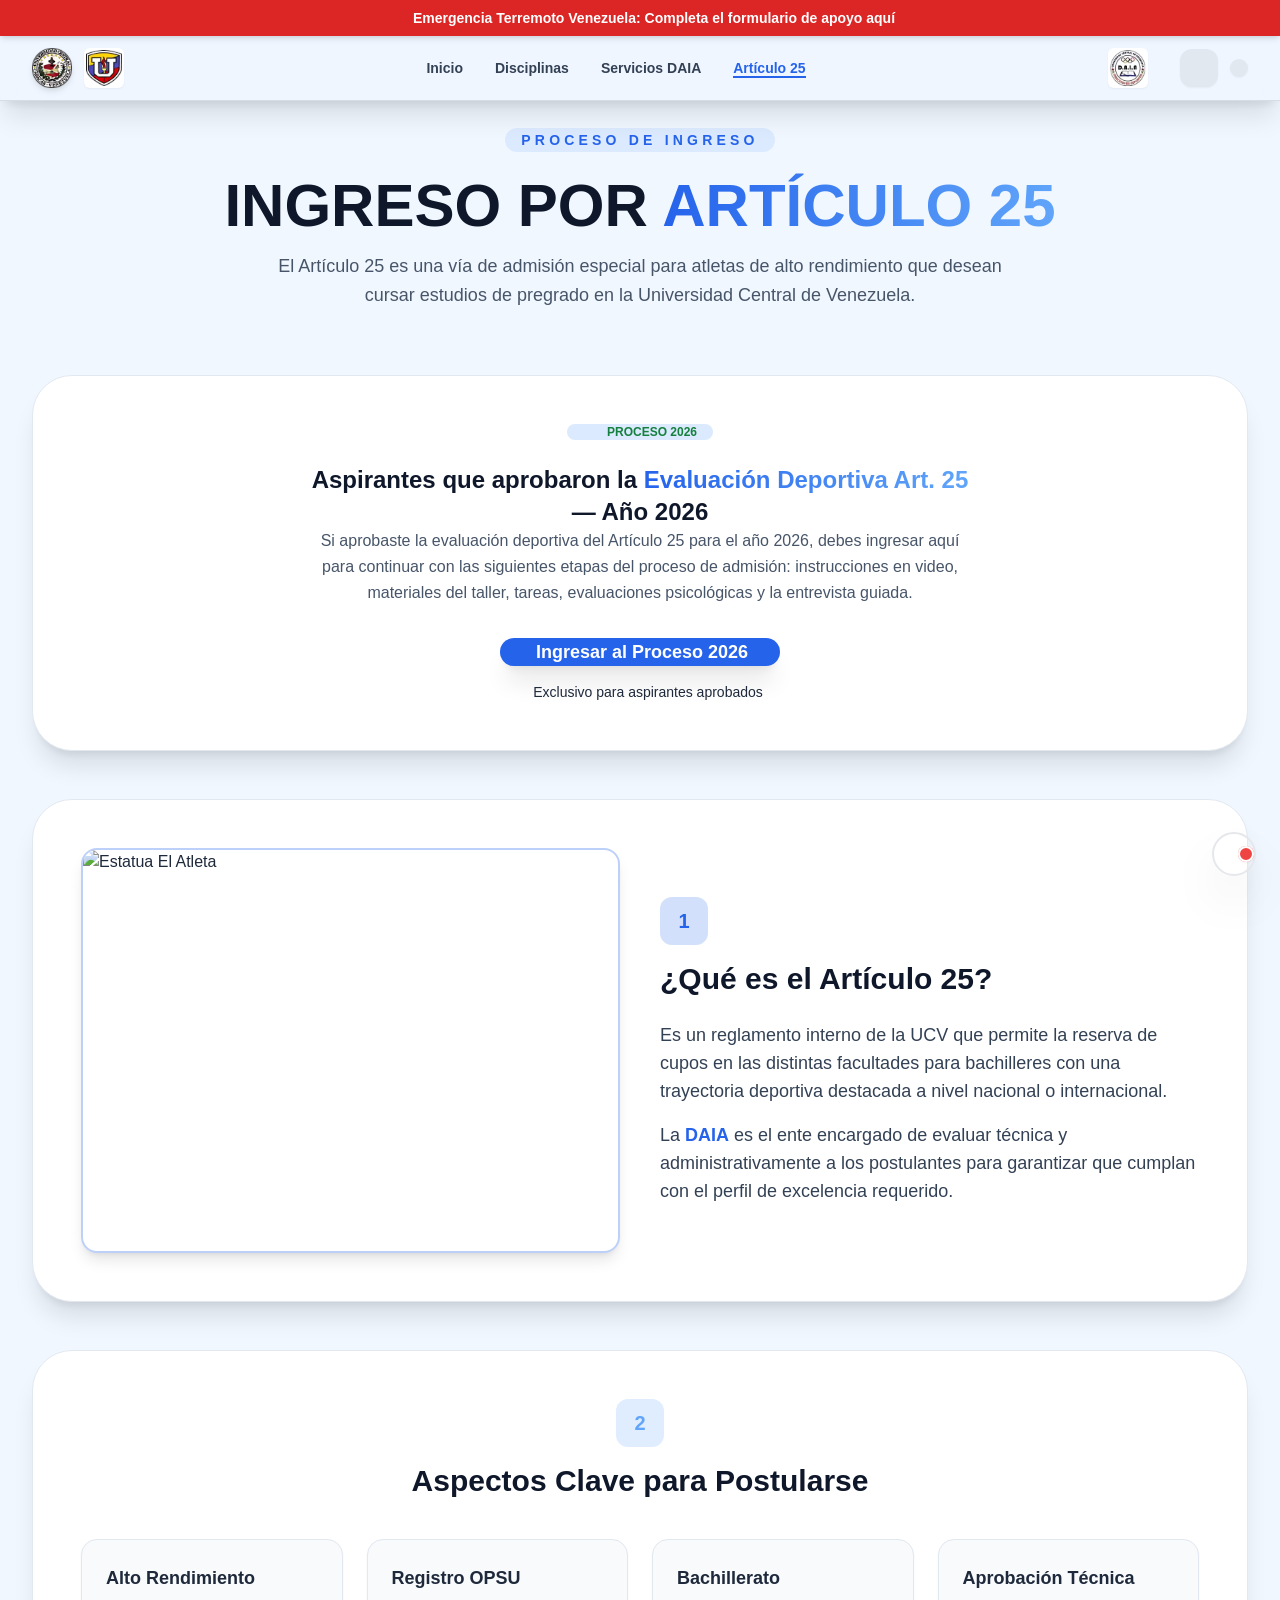
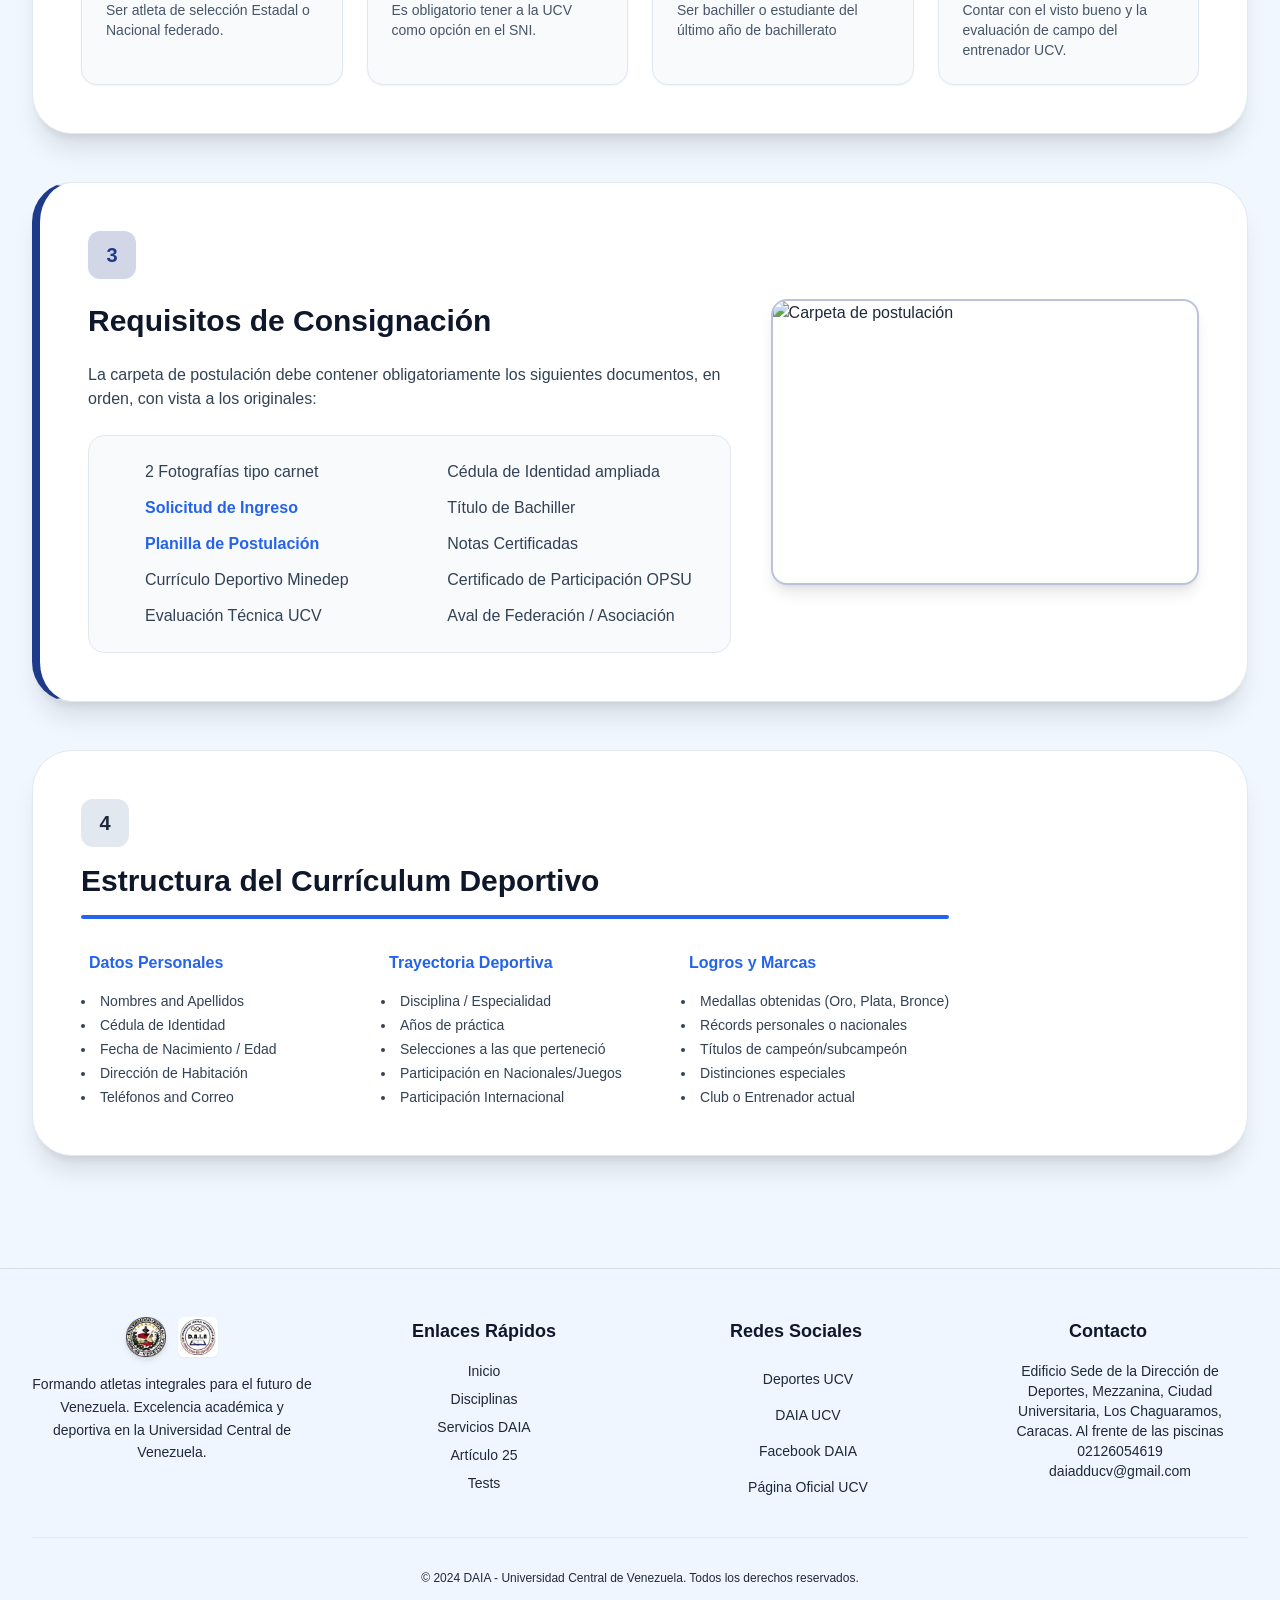
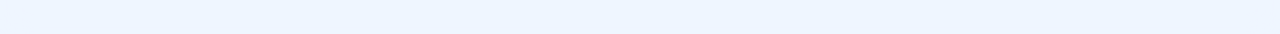
==== commit 491dbca9: "Add files via upload" ====
--- a/articulo25.html
+++ b/articulo25.html
@@ -50,7 +50,6 @@
                     <a href="disciplinas.html" class="hover:text-blue-600 dark:hover:text-blue-400 transition">Disciplinas</a>
                     <a href="servicios.html" class="hover:text-blue-600 dark:hover:text-blue-400 transition">Servicios DAIA</a>
                     <a href="articulo25.html" class="text-blue-600 dark:text-blue-400 transition relative after:absolute after:bottom-0 after:left-0 after:w-full after:h-0.5 after:bg-blue-600 dark:after:bg-blue-400">Artículo 25</a>
-                    <a href="tests.html" class="hover:text-blue-600 dark:hover:text-blue-400 transition">Tests</a>
                 </div>
 
                 <div class="flex items-center gap-3">
@@ -74,7 +73,6 @@
                     <a href="disciplinas.html" class="hover:text-blue-600 dark:hover:text-blue-400 py-2 border-b border-slate-100 dark:border-white/5">Disciplinas</a>
                     <a href="servicios.html" class="hover:text-blue-600 dark:hover:text-blue-400 py-2 border-b border-slate-100 dark:border-white/5">Servicios DAIA</a>
                     <a href="articulo25.html" class="text-blue-600 dark:text-blue-400 py-2">Artículo 25</a>
-                    <a href="tests.html" class="hover:text-blue-600 dark:hover:text-blue-400 py-2">Tests</a>
                 </div>
             </div>
         </div>
@@ -90,55 +88,42 @@
             </div>
 
             <!-- ===== SECCIÓN DESTACADA: APROBADOS EVALUACIÓN DEPORTIVA 2026 ===== -->
-            <section class="relative mb-14 fade-up overflow-hidden rounded-[2.5rem]" id="aprobados-2026">
-                <!-- Fondo con gradiente -->
-                <div class="absolute inset-0 bg-gradient-to-br from-blue-700 via-blue-600 to-indigo-700 z-0"></div>
-                <div class="absolute -top-20 -left-20 w-96 h-96 bg-white/10 rounded-full blur-3xl z-0"></div>
-                <div class="absolute -bottom-16 -right-16 w-80 h-80 bg-indigo-400/20 rounded-full blur-3xl z-0"></div>
-                <!-- Patrón de puntos decorativos -->
-                <div class="absolute inset-0 z-0 opacity-10" style="background-image: radial-gradient(circle, #fff 1px, transparent 1px); background-size: 28px 28px;"></div>
-
-                <div class="relative z-10 p-8 md:p-14 flex flex-col md:flex-row items-center gap-10">
-                    <!-- Icono y badge -->
-                    <div class="flex-shrink-0 flex flex-col items-center gap-4">
-                        <div class="w-24 h-24 md:w-32 md:h-32 bg-white/15 border-2 border-white/30 rounded-3xl flex items-center justify-center shadow-2xl backdrop-blur-sm">
-                            <i data-lucide="trophy" class="w-12 h-12 md:w-16 md:h-16 text-yellow-300 drop-shadow-lg"></i>
-                        </div>
-                        <span class="bg-yellow-400/90 text-yellow-900 font-black text-xs px-4 py-1.5 rounded-full tracking-widest uppercase shadow-md">¡Nuevo! 2026</span>
-                    </div>
-
-                    <!-- Texto -->
-                    <div class="flex-1 text-center md:text-left">
-                        <h2 class="font-display text-3xl md:text-4xl font-black text-white leading-tight mb-4">
-                            Aspirantes que aprobaron la<br>
-                            <span class="text-yellow-300">Evaluación Deportiva Art. 25</span><br>
-                            <span class="text-white/80 text-2xl md:text-3xl">Año 2026</span>
-                        </h2>
-                        <p class="text-blue-100 text-base md:text-lg leading-relaxed mb-8 max-w-2xl mx-auto md:mx-0">
-                            Si eres uno de los aspirantes que <strong class="text-white">aprobó satisfactoriamente la evaluación deportiva</strong> del Artículo 25 para el año 2026, debes ingresar a esta sección para continuar con las siguientes etapas del proceso de admisión. Aquí encontrarás instrucciones en video, materiales del taller, tareas, evaluaciones psicológicas y la entrevista guiada requerida.
-                        </p>
-                        <div class="flex flex-col sm:flex-row gap-4 justify-center md:justify-start items-center">
-                            <a href="proceso-art25-2026.html" id="btn-ingresar-2026" class="group relative inline-flex items-center gap-3 bg-white text-blue-700 font-black py-4 px-10 rounded-2xl shadow-2xl hover:shadow-white/30 transition-all duration-300 hover:-translate-y-1 hover:scale-105 text-lg overflow-hidden">
-                                <span class="absolute inset-0 bg-gradient-to-r from-yellow-100 to-white opacity-0 group-hover:opacity-100 transition-opacity duration-300"></span>
-                                <i data-lucide="log-in" class="w-6 h-6 relative z-10 group-hover:translate-x-1 transition-transform"></i>
-                                <span class="relative z-10">Ingresar al Proceso 2026</span>
-                                <i data-lucide="arrow-right" class="w-5 h-5 relative z-10 opacity-60 group-hover:translate-x-2 transition-transform"></i>
-                            </a>
-                            <div class="flex items-center gap-2 text-blue-100 text-sm">
-                                <i data-lucide="shield-check" class="w-4 h-4 text-green-300"></i>
-                                <span>Solo para aspirantes aprobados</span>
-                            </div>
-                        </div>
-                    </div>
-                </div>
-
-                <!-- Barra inferior decorativa con contenidos -->
-                <div class="relative z-10 bg-white/10 border-t border-white/20 px-8 md:px-14 py-4 flex flex-wrap gap-6 justify-center md:justify-start text-white/80 text-sm font-semibold">
-                    <span class="flex items-center gap-1.5"><i data-lucide="video" class="w-4 h-4 text-yellow-300"></i> Video instrucciones</span>
-                    <span class="flex items-center gap-1.5"><i data-lucide="layout-panel-left" class="w-4 h-4 text-yellow-300"></i> Láminas del taller</span>
-                    <span class="flex items-center gap-1.5"><i data-lucide="image" class="w-4 h-4 text-yellow-300"></i> Tareas / Infografías</span>
-                    <span class="flex items-center gap-1.5"><i data-lucide="clipboard-check" class="w-4 h-4 text-yellow-300"></i> Tests psicológicos</span>
-                    <span class="flex items-center gap-1.5"><i data-lucide="mic" class="w-4 h-4 text-yellow-300"></i> Entrevista guiada</span>
+            <section class="bg-white dark:bg-gradient-to-br dark:from-blue-900/90 dark:to-slate-900/90 backdrop-blur-xl rounded-[2.5rem] p-8 md:p-12 shadow-xl dark:shadow-2xl border border-slate-200 dark:border-blue-600/30 mb-12 fade-up relative overflow-hidden" id="aprobados-2026">
+                <!-- Decoración de fondo sutil (solo dark) -->
+                <div class="absolute -top-10 -right-10 w-64 h-64 bg-blue-600/10 rounded-full blur-3xl z-0 hidden dark:block"></div>
+                <div class="absolute -bottom-10 -left-10 w-48 h-48 bg-indigo-600/10 rounded-full blur-3xl z-0 hidden dark:block"></div>
+
+                <div class="relative z-10 flex flex-col items-center text-center">
+                    <!-- Badge superior -->
+                    <span class="inline-flex items-center gap-2 bg-blue-100 dark:bg-blue-600/20 text-blue-700 dark:text-blue-300 font-black text-xs tracking-[0.25em] uppercase px-4 py-1.5 rounded-full mb-6">
+                        <i data-lucide="trophy" class="w-4 h-4 text-yellow-500 dark:text-yellow-400"></i>
+                        Proceso 2026
+                    </span>
+
+                    <!-- Título -->
+                    <h2 class="font-display text-2xl md:text-4xl font-black text-slate-900 dark:text-white leading-tight mb-5 max-w-2xl">
+                        Aspirantes que aprobaron la
+                        <span class="text-transparent bg-clip-text bg-gradient-to-r from-blue-600 to-blue-400"> Evaluación Deportiva Art. 25</span>
+                        — Año 2026
+                    </h2>
+
+                    <!-- Descripción -->
+                    <p class="text-slate-600 dark:text-gray-300 text-base md:text-lg leading-relaxed mb-8 max-w-2xl">
+                        Si aprobaste la evaluación deportiva del Artículo 25 para el año 2026, debes ingresar aquí para continuar con las siguientes etapas del proceso de admisión: instrucciones en video, materiales del taller, tareas, evaluaciones psicológicas y la entrevista guiada.
+                    </p>
+
+                    <!-- Botón CTA -->
+                    <a href="proceso-art25-2026.html" id="btn-ingresar-2026"
+                       class="inline-flex items-center gap-3 bg-blue-600 hover:bg-blue-700 text-white font-black py-4 px-10 rounded-2xl shadow-xl transition-all duration-300 hover:-translate-y-1 hover:scale-105 text-lg">
+                        <i data-lucide="log-in" class="w-6 h-6"></i>
+                        Ingresar al Proceso 2026
+                        <i data-lucide="arrow-right" class="w-5 h-5 opacity-70"></i>
+                    </a>
+
+                    <p class="mt-4 text-sm text-slate-500 dark:text-gray-500 flex items-center gap-1.5 justify-center">
+                        <i data-lucide="shield-check" class="w-4 h-4 text-blue-500"></i>
+                        Exclusivo para aspirantes aprobados
+                    </p>
                 </div>
             </section>
             <!-- ===== FIN SECCIÓN APROBADOS 2026 ===== -->
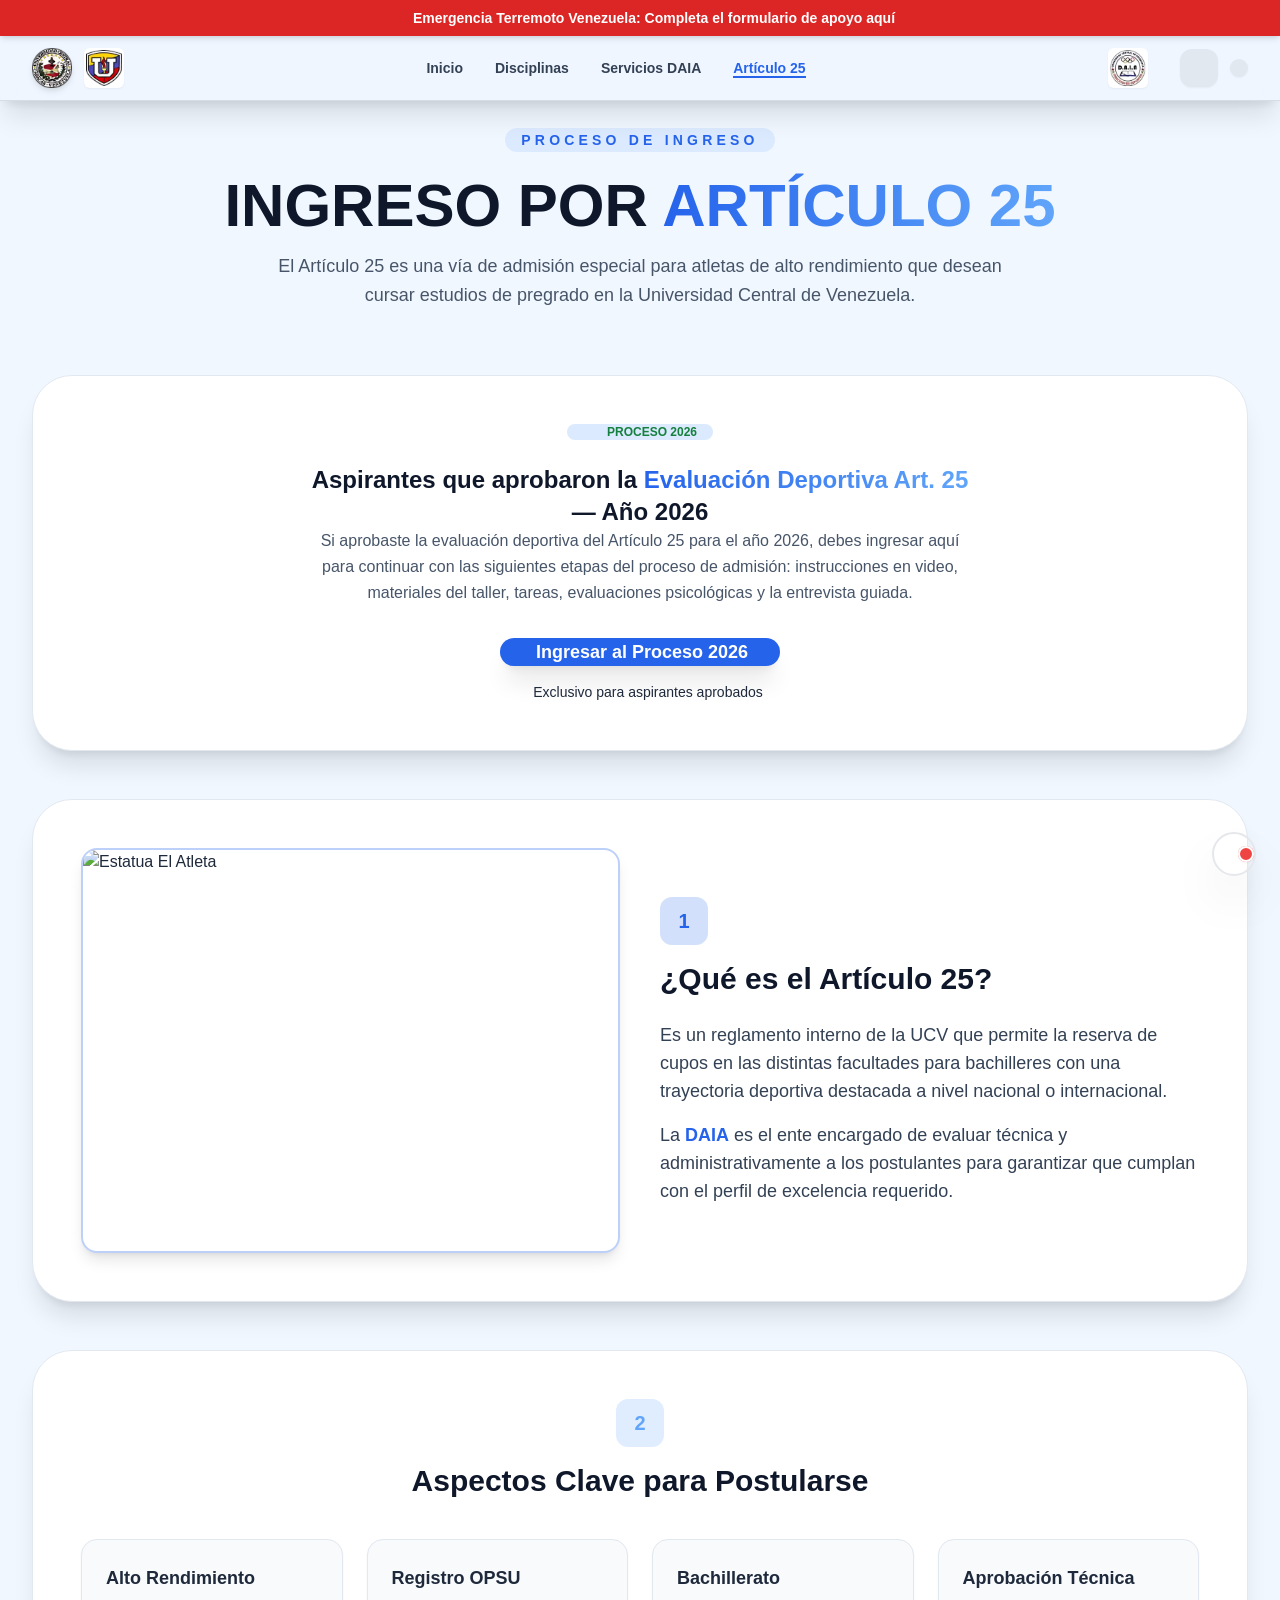
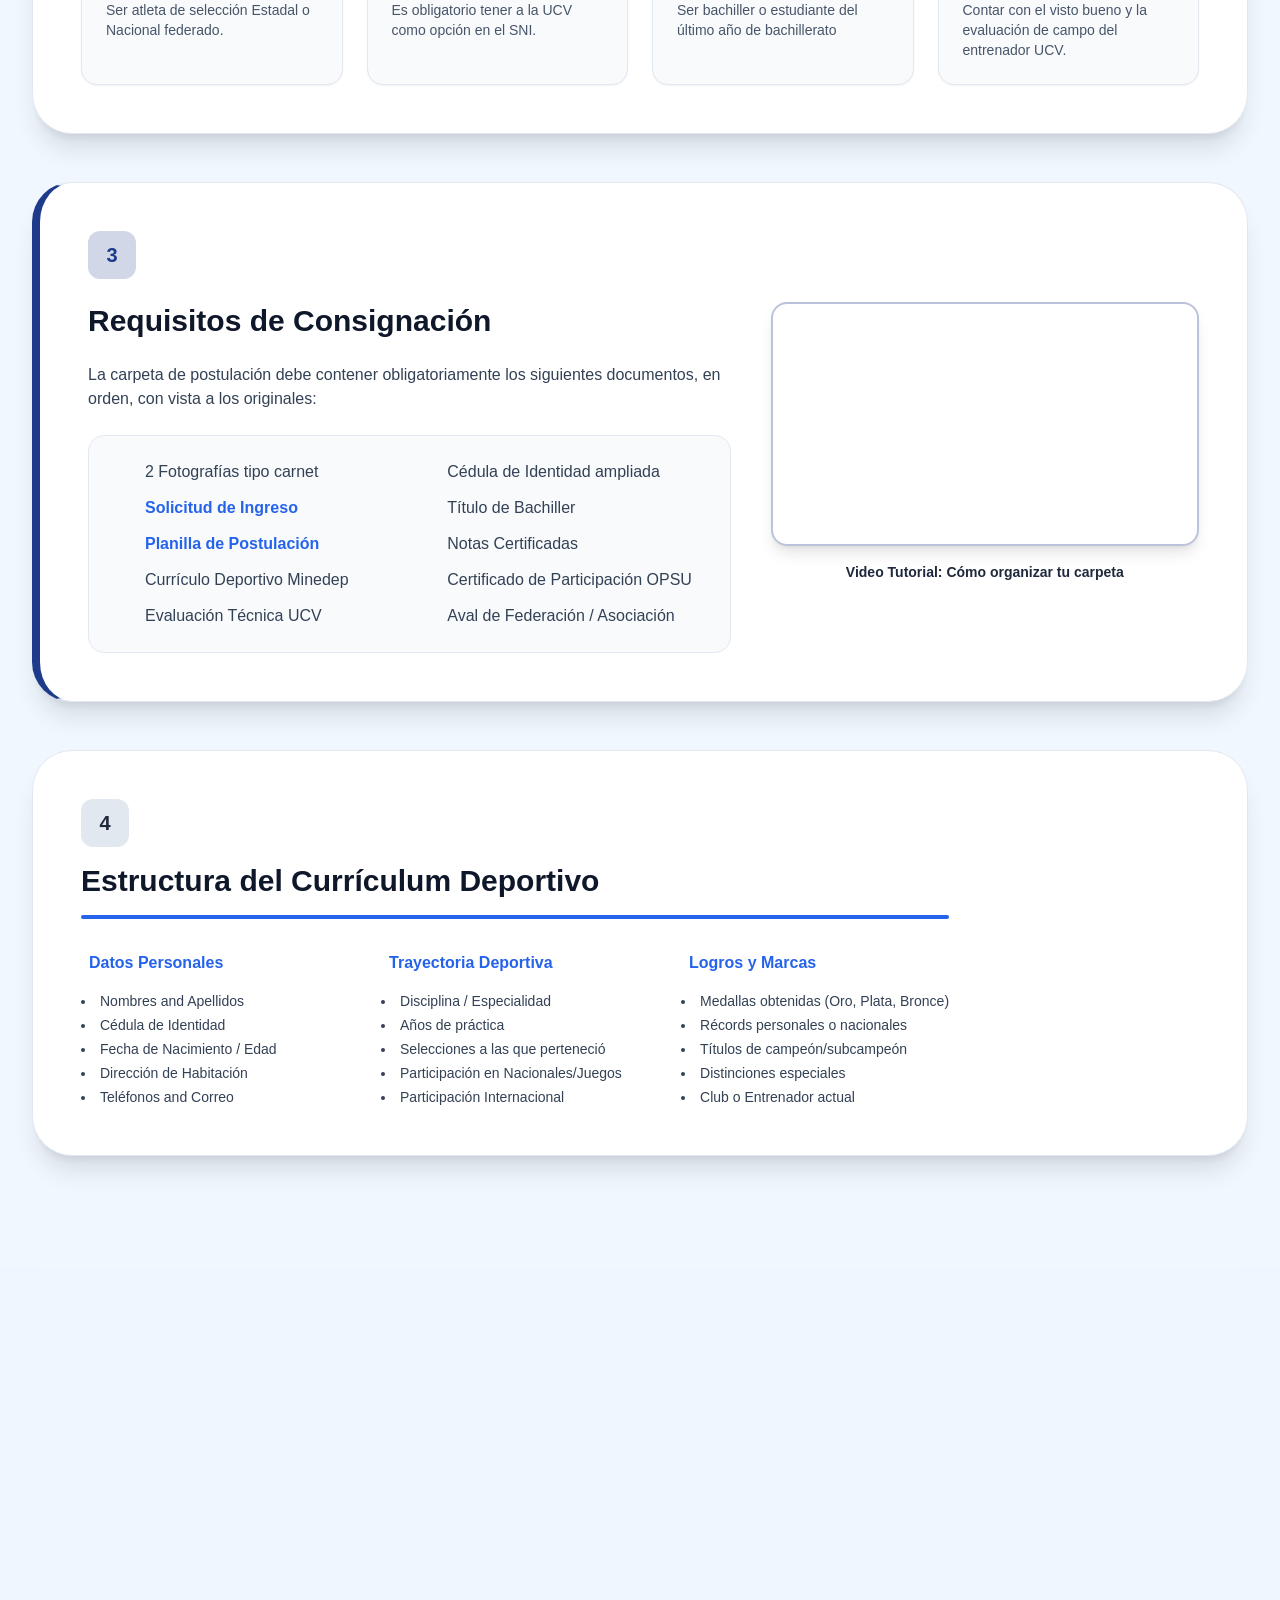
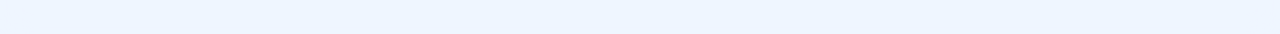
==== commit 4de92b35: "Add files via upload" ====
--- a/articulo25.html
+++ b/articulo25.html
@@ -174,8 +174,13 @@
 
             <section class="section-optimize bg-white dark:bg-white/5 backdrop-blur-xl rounded-[2.5rem] p-8 md:p-12 shadow-xl dark:shadow-2xl border border-slate-200 dark:border-white/10 border-l-8 border-l-blue-900 mb-12 fade-up relative overflow-hidden">
                 <div class="flex flex-col md:flex-row-reverse gap-10 items-center relative z-10">
-                    <div class="md:w-2/5">
-                        <img src="https://dharmacon.net/wp-content/uploads/2023/07/106.jpg" alt="Carpeta de postulación" width="800" height="533" class="rounded-2xl shadow-lg border-2 border-blue-900/30 w-full object-cover h-auto" loading="lazy" decoding="async">
+                    <div class="md:w-2/5 w-full flex flex-col gap-4">
+                        <div class="relative w-full rounded-2xl shadow-lg border-2 border-blue-900/30 overflow-hidden bg-slate-100 dark:bg-black/50" style="padding-bottom: 56.25%;">
+                            <iframe src="https://drive.google.com/file/d/1k8ShJy4jqbNX4KDVMhmVyz42V7LjPY14/preview" class="absolute top-0 left-0 w-full h-full" allow="autoplay" allowfullscreen></iframe>
+                        </div>
+                        <p class="text-sm text-center text-slate-500 dark:text-gray-400 font-semibold">
+                            <i data-lucide="video" class="inline w-4 h-4 mb-0.5"></i> Video Tutorial: Cómo organizar tu carpeta
+                        </p>
                     </div>
                     <div class="md:w-3/5">
                         <div class="inline-flex items-center justify-center w-12 h-12 rounded-xl bg-blue-900/20 text-blue-900 mb-6"><span class="font-black text-xl">3</span></div>
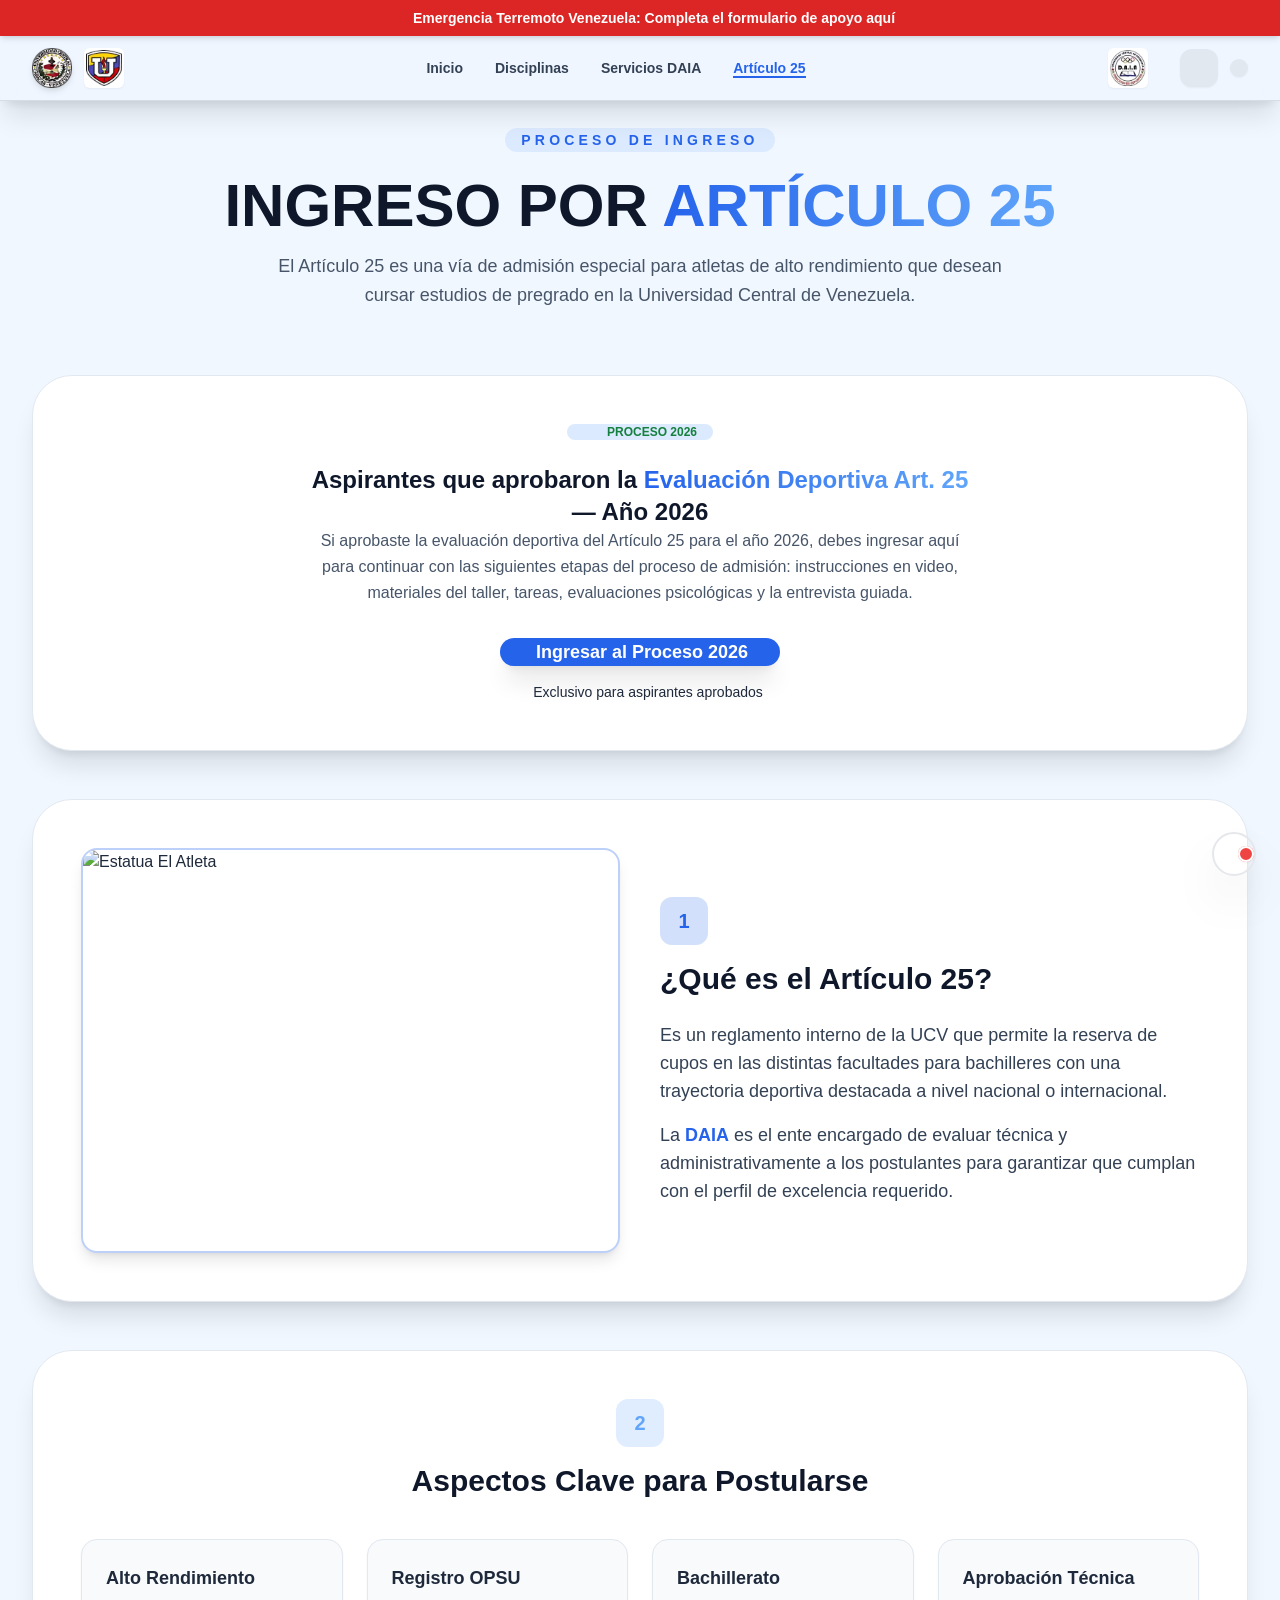
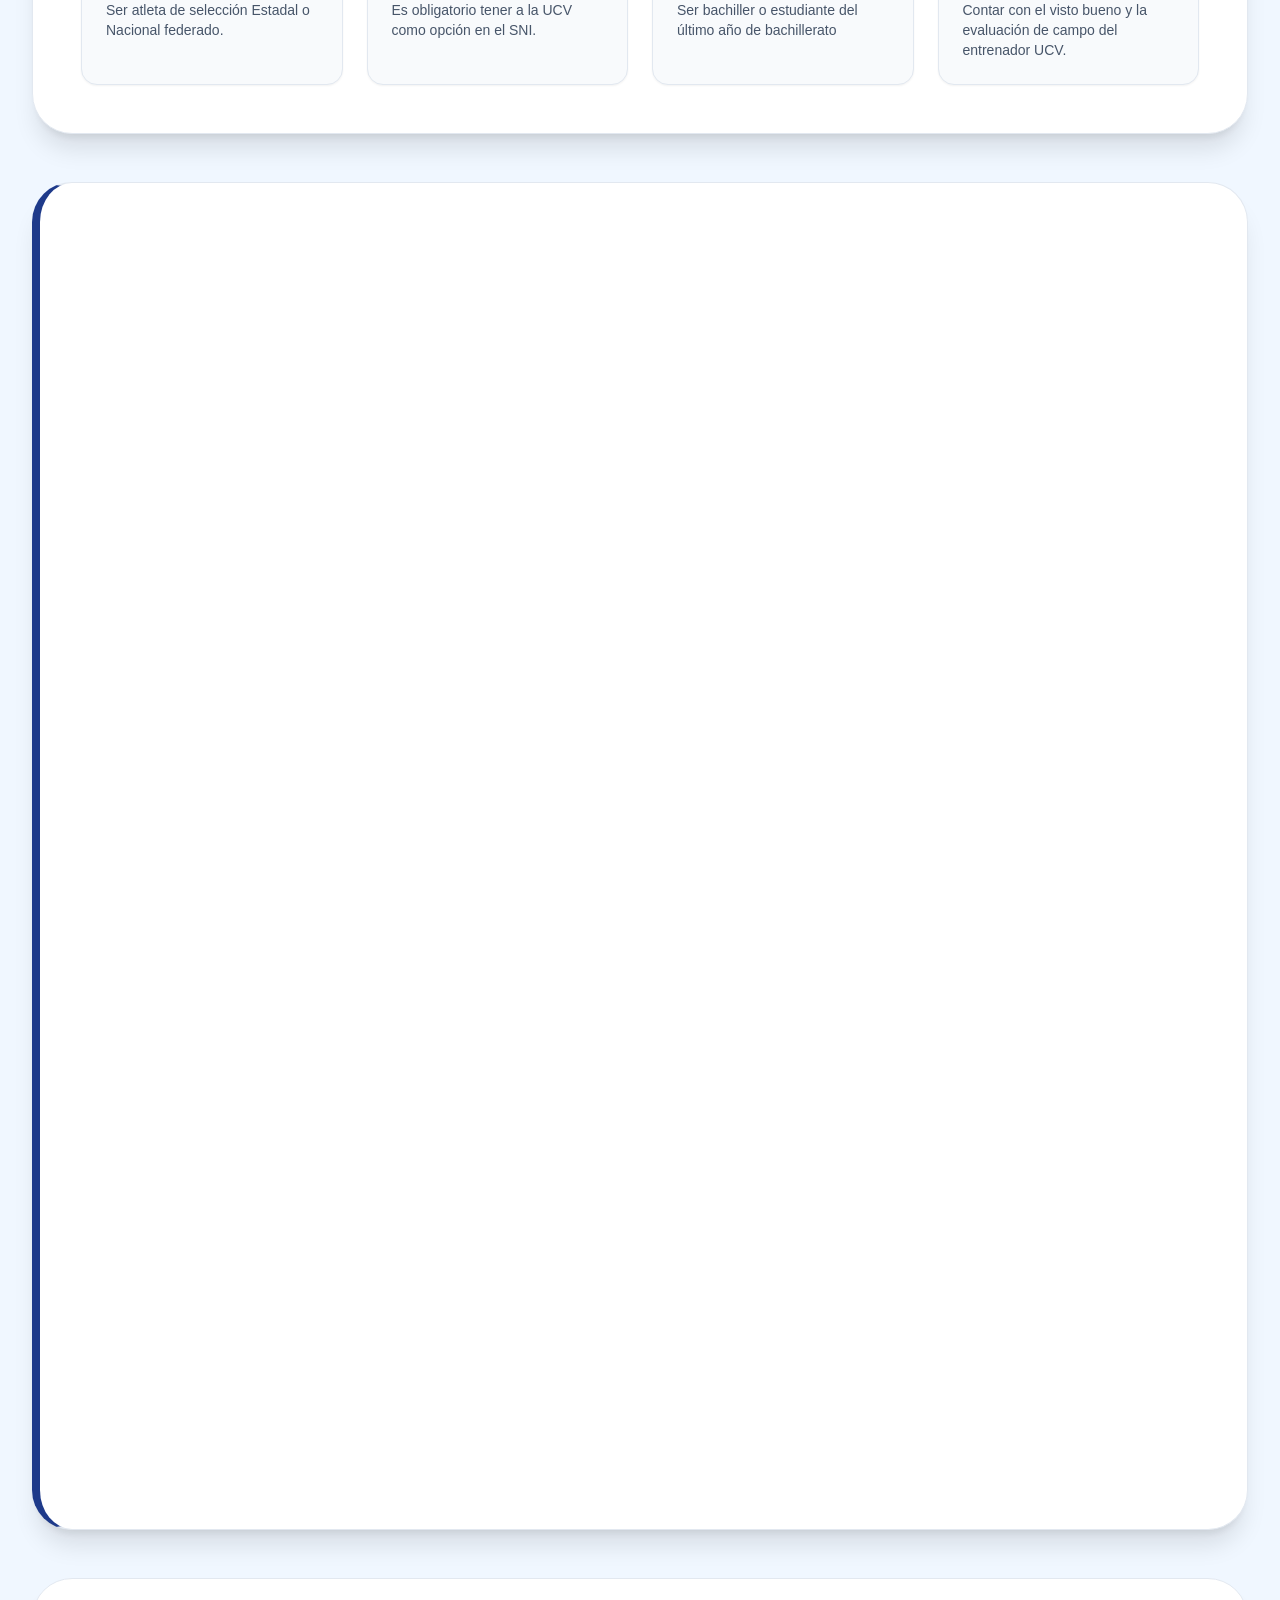
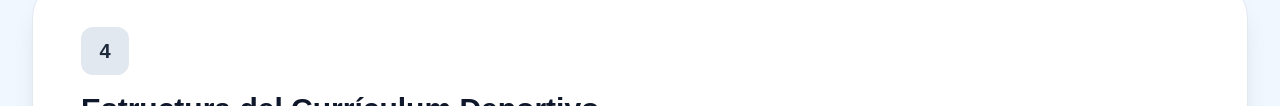
==== commit a87a49ec: "Add files via upload" ====
--- a/articulo25.html
+++ b/articulo25.html
@@ -4,7 +4,7 @@
     <meta charset="UTF-8">
     <meta name="viewport" content="width=device-width, initial-scale=1.0">
     <meta http-equiv="X-UA-Compatible" content="IE=edge">
-    <meta http-equiv="Content-Security-Policy" content="default-src 'self'; script-src 'self' 'unsafe-inline' unpkg.com cdnjs.cloudflare.com https://www.gstatic.com https://apis.google.com; style-src 'self' 'unsafe-inline' fonts.googleapis.com; img-src 'self' data: https:; font-src 'self' fonts.gstatic.com; connect-src 'self' https://*.firebaseio.com https://firestore.googleapis.com https://identitytoolkit.googleapis.com https://securetoken.googleapis.com; frame-src 'self' https://apis.google.com https://test-daia.firebaseapp.com;">
+    <meta http-equiv="Content-Security-Policy" content="default-src 'self'; script-src 'self' 'unsafe-inline' unpkg.com cdnjs.cloudflare.com https://www.gstatic.com https://apis.google.com; style-src 'self' 'unsafe-inline' fonts.googleapis.com; img-src 'self' data: https:; font-src 'self' fonts.gstatic.com; connect-src 'self' https://*.firebaseio.com https://firestore.googleapis.com https://identitytoolkit.googleapis.com https://securetoken.googleapis.com; frame-src 'self' https://apis.google.com https://test-daia.firebaseapp.com https://drive.google.com https://docs.google.com;">
     <title>DAIA UCV | Artículo 25</title>
     <meta name="description" content="Guía completa sobre el ingreso a la UCV por el Artículo 25: beneficios, requisitos y proceso de postulación para atletas de alto rendimiento.">
     <link rel="icon" type="image/webp" href="deportes.webp">
@@ -174,7 +174,7 @@
 
             <section class="section-optimize bg-white dark:bg-white/5 backdrop-blur-xl rounded-[2.5rem] p-8 md:p-12 shadow-xl dark:shadow-2xl border border-slate-200 dark:border-white/10 border-l-8 border-l-blue-900 mb-12 fade-up relative overflow-hidden">
                 <div class="flex flex-col md:flex-row-reverse gap-10 items-center relative z-10">
-                    <div class="md:w-2/5 w-full flex flex-col gap-4">
+                    <div class="md:w-1/2 w-full flex flex-col gap-4">
                         <div class="relative w-full rounded-2xl shadow-lg border-2 border-blue-900/30 overflow-hidden bg-slate-100 dark:bg-black/50" style="padding-bottom: 56.25%;">
                             <iframe src="https://drive.google.com/file/d/1k8ShJy4jqbNX4KDVMhmVyz42V7LjPY14/preview" class="absolute top-0 left-0 w-full h-full" allow="autoplay" allowfullscreen></iframe>
                         </div>
@@ -182,7 +182,7 @@
                             <i data-lucide="video" class="inline w-4 h-4 mb-0.5"></i> Video Tutorial: Cómo organizar tu carpeta
                         </p>
                     </div>
-                    <div class="md:w-3/5">
+                    <div class="md:w-1/2">
                         <div class="inline-flex items-center justify-center w-12 h-12 rounded-xl bg-blue-900/20 text-blue-900 mb-6"><span class="font-black text-xl">3</span></div>
                         <h2 class="font-display text-3xl font-bold text-slate-900 dark:text-white mb-6">Requisitos de Consignación</h2>
                         <p class="text-slate-700 dark:text-gray-300 mb-6">La carpeta de postulación debe contener obligatoriamente los siguientes documentos, en orden, con vista a los originales:</p>
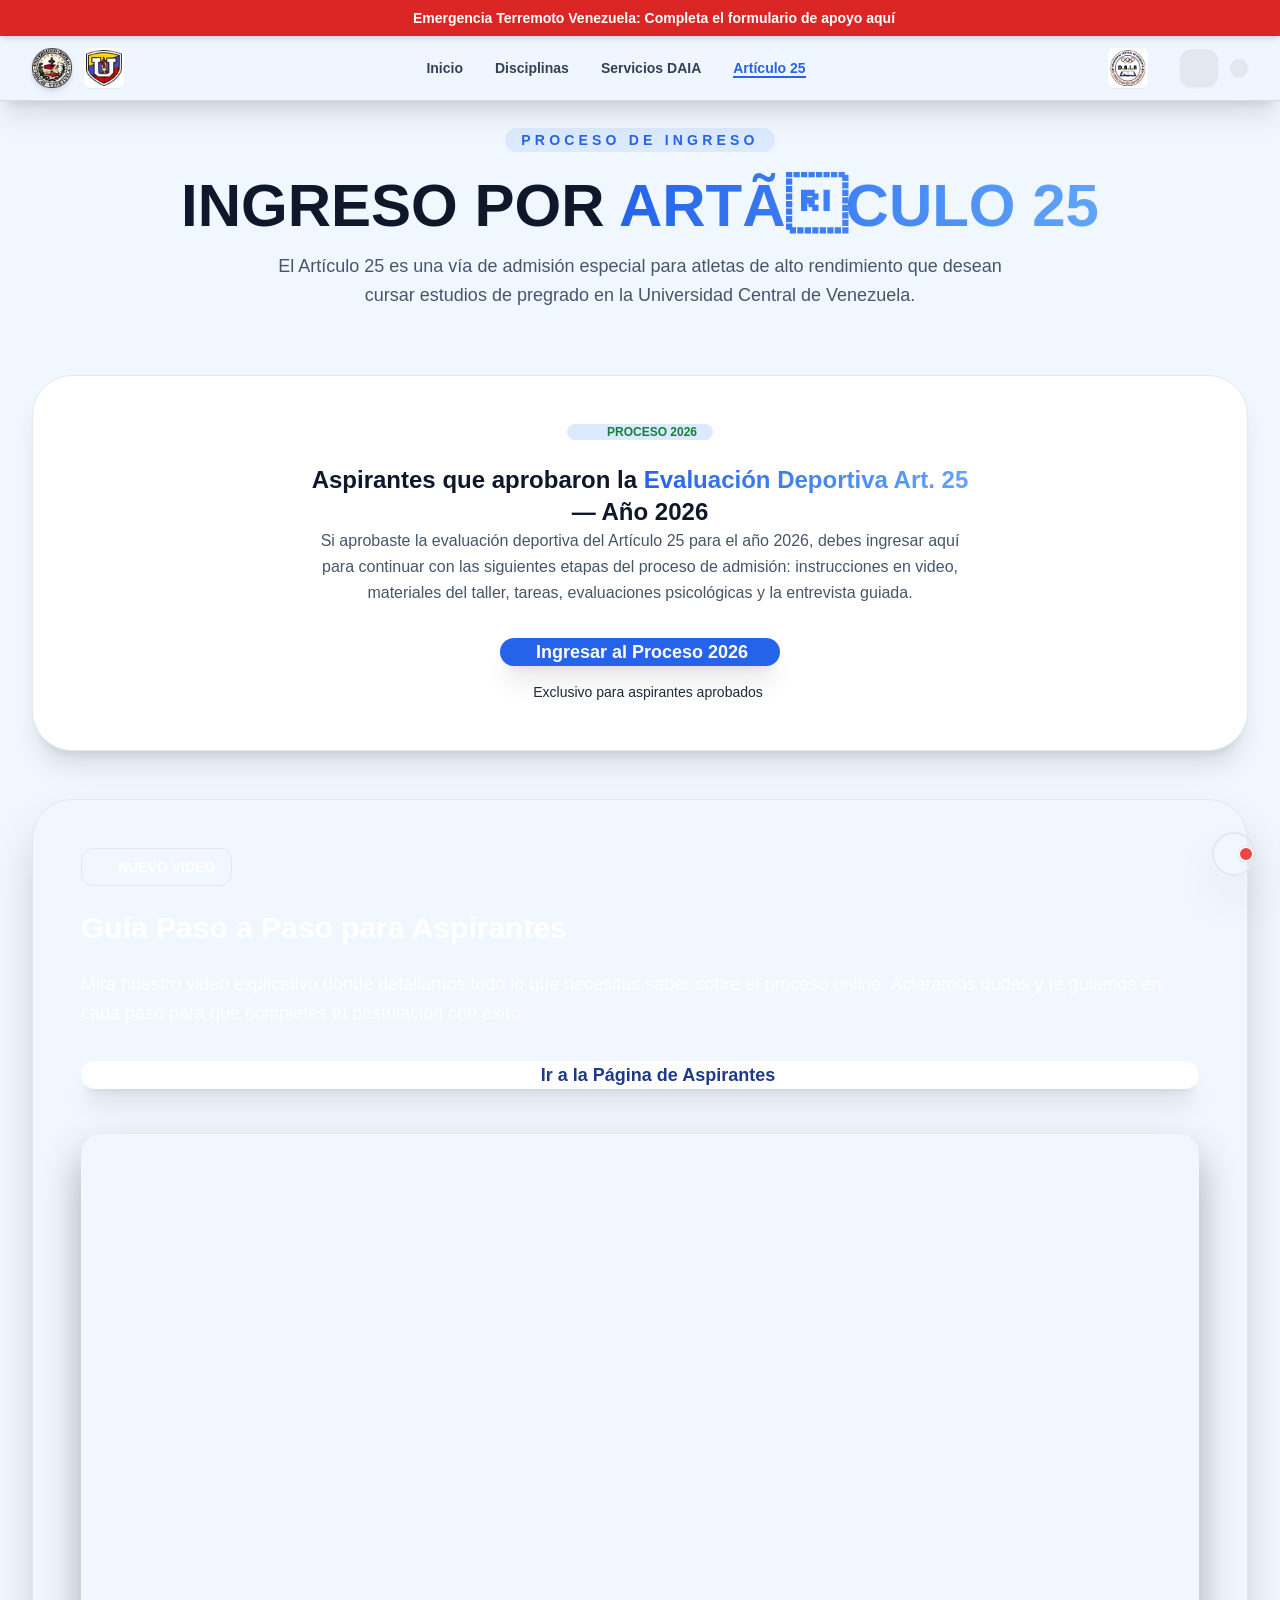
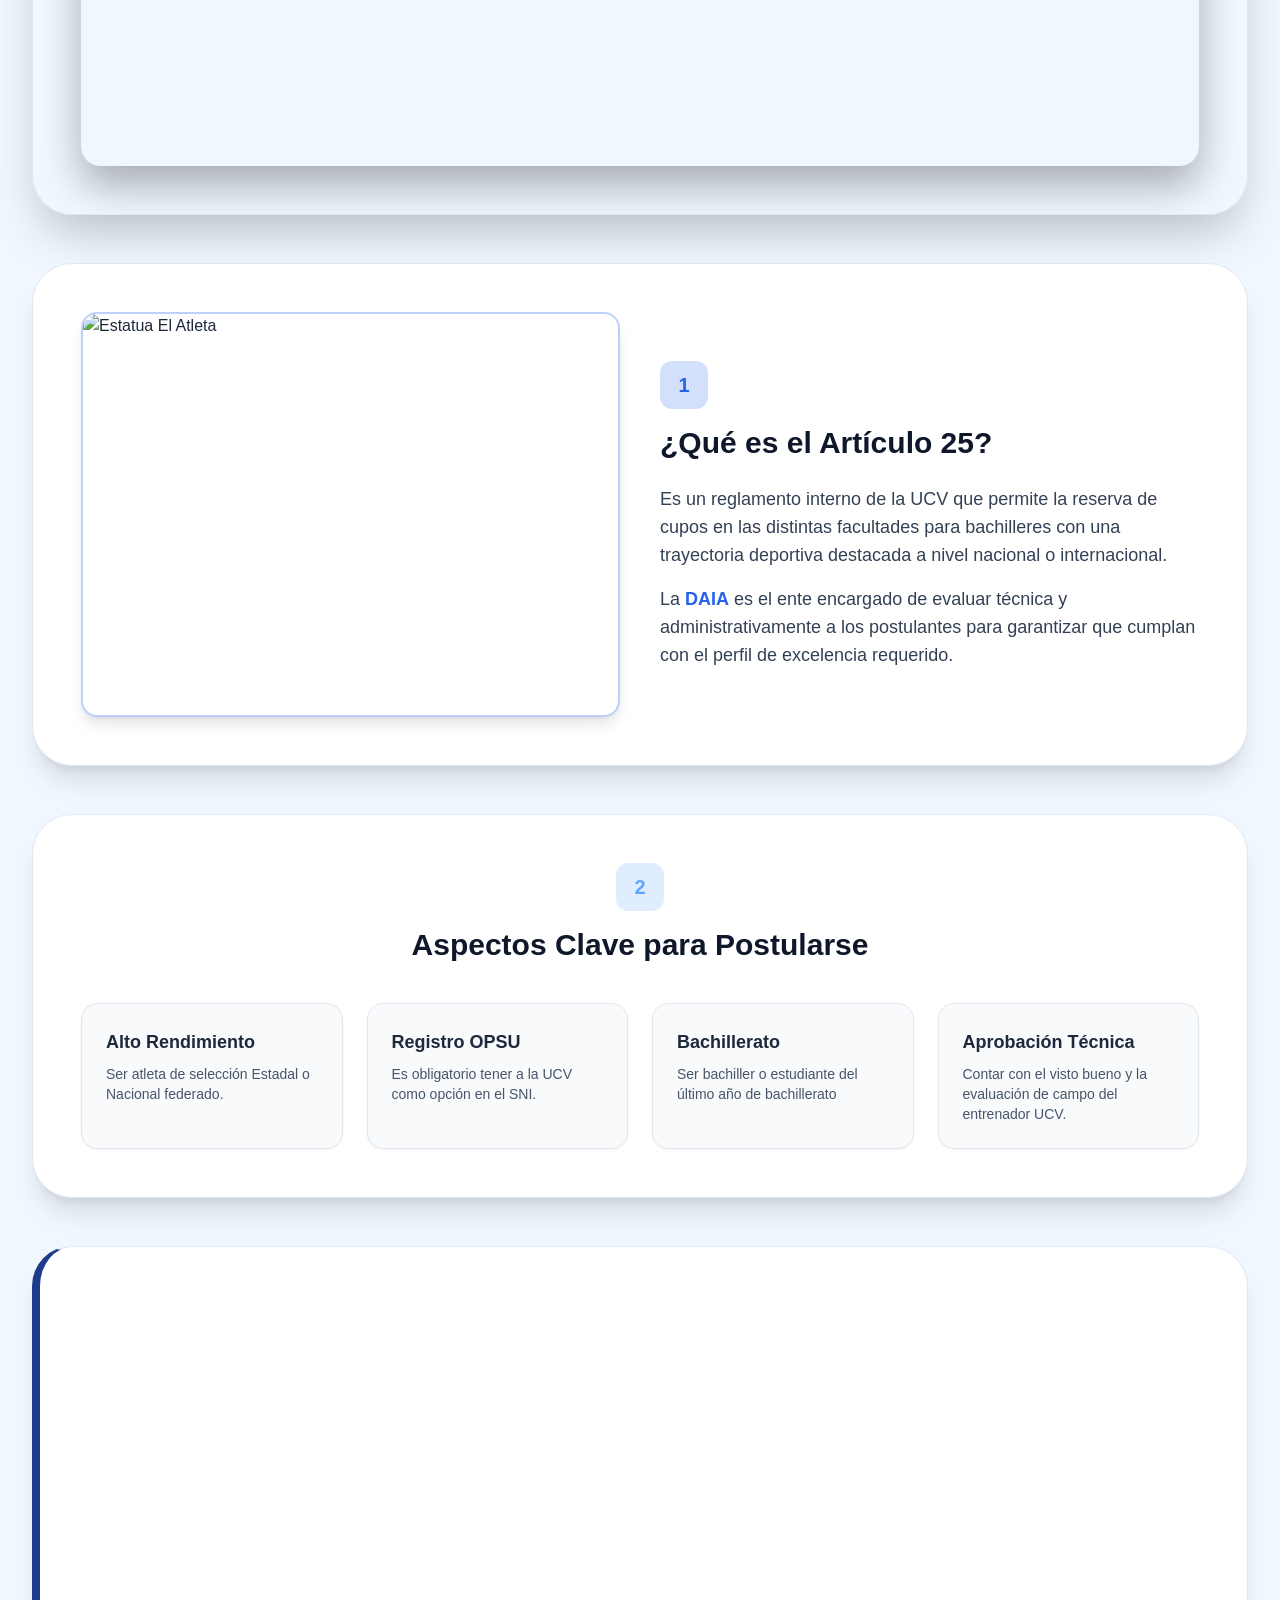
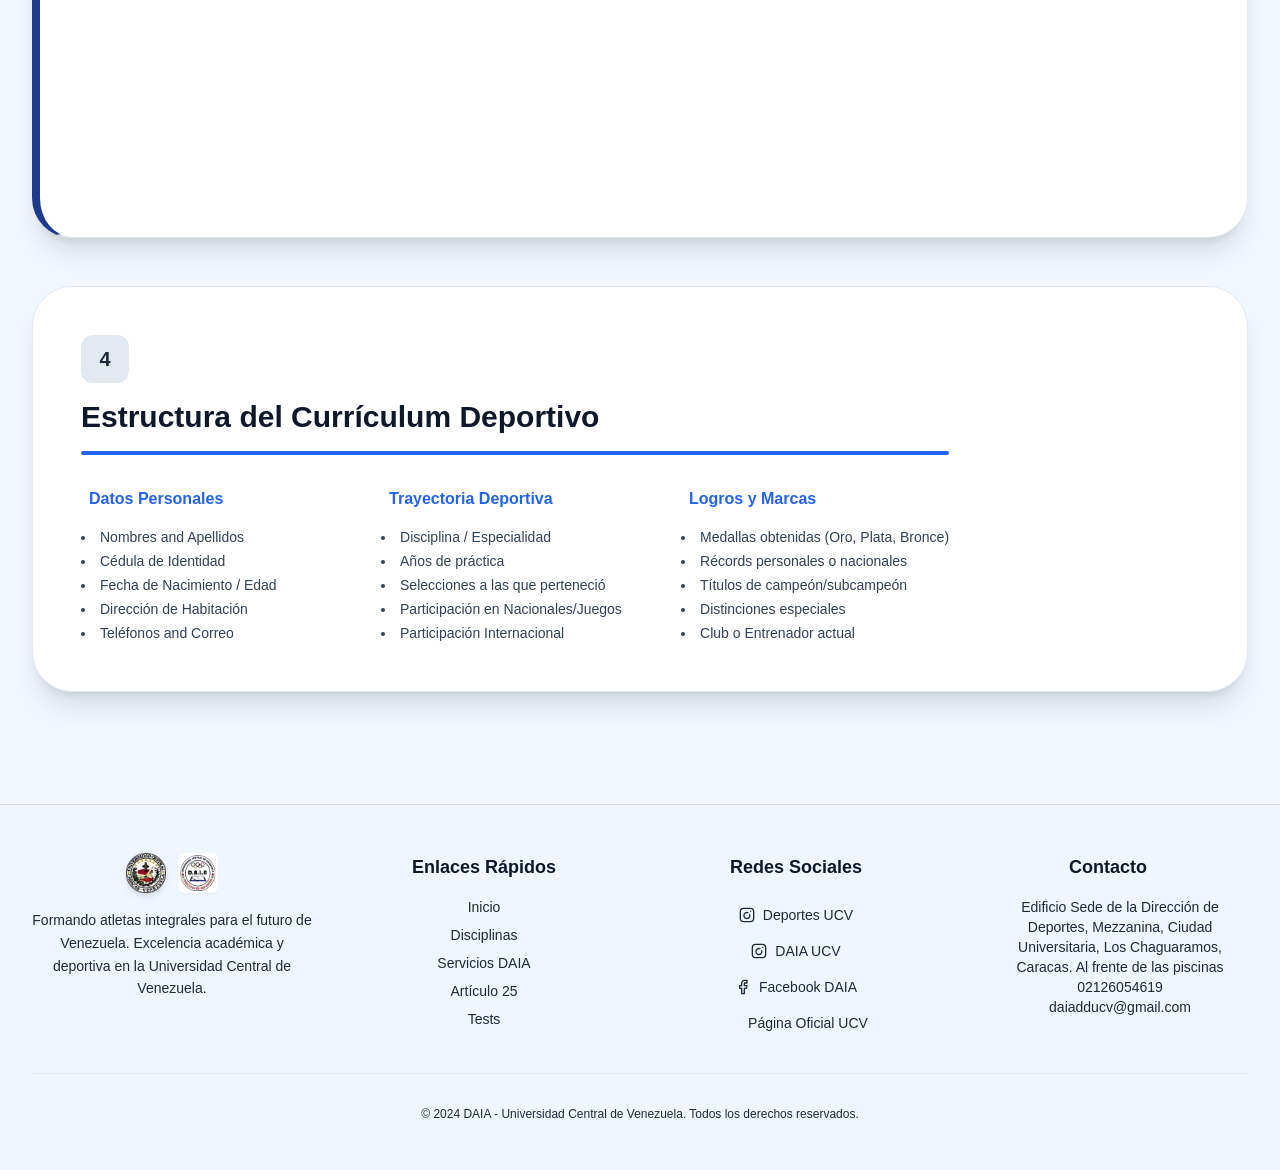
==== commit b86a0f39: "Add files via upload" ====
--- a/articulo25.html
+++ b/articulo25.html
@@ -1,457 +1,493 @@
-<!DOCTYPE html>
-<html lang="es" class="scroll-smooth dark">
-<head>
-    <meta charset="UTF-8">
-    <meta name="viewport" content="width=device-width, initial-scale=1.0">
-    <meta http-equiv="X-UA-Compatible" content="IE=edge">
-    <meta http-equiv="Content-Security-Policy" content="default-src 'self'; script-src 'self' 'unsafe-inline' unpkg.com cdnjs.cloudflare.com https://www.gstatic.com https://apis.google.com; style-src 'self' 'unsafe-inline' fonts.googleapis.com; img-src 'self' data: https:; font-src 'self' fonts.gstatic.com; connect-src 'self' https://*.firebaseio.com https://firestore.googleapis.com https://identitytoolkit.googleapis.com https://securetoken.googleapis.com; frame-src 'self' https://apis.google.com https://test-daia.firebaseapp.com https://drive.google.com https://docs.google.com;">
-    <title>DAIA UCV | Artículo 25</title>
-    <meta name="description" content="Guía completa sobre el ingreso a la UCV por el Artículo 25: beneficios, requisitos y proceso de postulación para atletas de alto rendimiento.">
-    <link rel="icon" type="image/webp" href="deportes.webp">
-    
-    <script>
-        // Synchronous theme check to prevent FOUC and forced reflow
-        (function() {
-            const theme = localStorage.getItem('color-theme') || (window.matchMedia('(prefers-color-scheme: dark)').matches ? 'dark' : 'light');
-            if (theme === 'dark') document.documentElement.classList.add('dark');
-            else document.documentElement.classList.remove('dark');
-            window.__INITIAL_THEME = theme;
-        })();
-    </script>
-
-    <link rel="preconnect" href="https://fonts.googleapis.com">
-    <link rel="preconnect" href="https://fonts.gstatic.com" crossorigin>
-    <link rel="stylesheet" href="https://fonts.googleapis.com/css2?family=Poppins:wght@700;800;900&family=Inter:wght@300;400;500;600;700&display=swap" media="print" onload="this.media='all'">
-    <noscript><link rel="stylesheet" href="https://fonts.googleapis.com/css2?family=Poppins:wght@700;800;900&family=Inter:wght@300;400;500;600;700&display=swap"></noscript>
-    <link rel='stylesheet' href='style.css'>
-    
-    <script src="https://unpkg.com/lucide@latest" defer></script>
-
-    <script type="module" src="firebase-config.js"></script>
-</head>
-<body class="font-sans antialiased flex flex-col">
-
-    <nav class="fixed w-full z-50 backdrop-blur-md border-b shadow-xl">
-
-    <!-- BANNER DE EMERGENCIA -->
-    <div class="bg-red-600 text-white text-center py-2 px-4 text-sm font-bold flex justify-center items-center gap-2 relative z-50 shadow-md">
-        <i data-lucide="alert-triangle" class="w-5 h-5 animate-pulse"></i>
-        <span>Emergencia Terremoto Venezuela: <a href="https://forms.gle/cHsRku5FjUPCeZP76" target="_blank" class="underline hover:text-red-200 transition-colors">Completa el formulario de apoyo aquí</a></span>
-    </div>
-        <div class="max-w-7xl mx-auto px-4 sm:px-6 lg:px-8">
-            <div class="flex justify-between h-16 items-center">
-                <a href="index.html" class="flex items-center gap-3 hover:opacity-80 transition-opacity">
-                    <img src="ucv.webp" alt="Universidad Central de Venezuela" width="128" height="40" class="h-10 w-auto drop-shadow-md" loading="eager" decoding="async" fetchpriority="high">
-                    <img src="deportes.webp" alt="Dirección de Deportes UCV" width="40" height="40" class="h-10 w-auto bg-white p-0.5 rounded-md shadow-sm hidden sm:block" loading="eager" decoding="async" fetchpriority="high">
-                </a>
-                
-                <div class="hidden md:flex space-x-8 text-slate-700 dark:text-white text-sm font-semibold">
-                    <a href="index.html" class="hover:text-blue-600 dark:hover:text-blue-400 transition">Inicio</a>
-                    <a href="disciplinas.html" class="hover:text-blue-600 dark:hover:text-blue-400 transition">Disciplinas</a>
-                    <a href="servicios.html" class="hover:text-blue-600 dark:hover:text-blue-400 transition">Servicios DAIA</a>
-                    <a href="articulo25.html" class="text-blue-600 dark:text-blue-400 transition relative after:absolute after:bottom-0 after:left-0 after:w-full after:h-0.5 after:bg-blue-600 dark:after:bg-blue-400">Artículo 25</a>
-                </div>
-
-                <div class="flex items-center gap-3">
-                    <a href="index.html" class="hover:opacity-80 transition-opacity">
-                        <img src="daia.webp" alt="DAIA UCV" width="40" height="40" class="h-10 w-auto bg-white p-0.5 rounded-md shadow-sm" loading="eager" decoding="async" fetchpriority="high">
-                    </a>
-                    <div id="auth-container"></div>
-                    <button id="theme-toggle" aria-label="Cambiar tema (claro/oscuro)" class="ml-2 p-2 rounded-xl bg-slate-200 dark:bg-white/10 text-slate-800 dark:text-white hover:bg-slate-300 dark:hover:bg-white/20 transition-colors border border-transparent dark:border-white/10 shadow-sm focus:outline-none">
-                        <i data-lucide="sun" class="w-5 h-5 hidden dark:block"></i>
-                        <i data-lucide="moon" class="w-5 h-5 block dark:hidden"></i>
-                    </button>
-                    <button id="menu-toggle" aria-label="Abrir menú" class="md:hidden p-2 rounded-xl bg-slate-200 dark:bg-white/10 text-slate-800 dark:text-white border border-transparent dark:border-white/10 shadow-sm focus:outline-none">
-                        <i data-lucide="menu" class="w-6 h-6"></i>
-                    </button>
-                </div>
-            </div>
-            <!-- Mobile Menu -->
-            <div id="mobile-menu" class="md:hidden pb-6 pt-2 border-t border-slate-200 dark:border-white/10">
-                <div class="flex flex-col space-y-4 text-slate-700 dark:text-white text-sm font-semibold">
-                    <a href="index.html" class="hover:text-blue-600 dark:hover:text-blue-400 py-2 border-b border-slate-100 dark:border-white/5">Inicio</a>
-                    <a href="disciplinas.html" class="hover:text-blue-600 dark:hover:text-blue-400 py-2 border-b border-slate-100 dark:border-white/5">Disciplinas</a>
-                    <a href="servicios.html" class="hover:text-blue-600 dark:hover:text-blue-400 py-2 border-b border-slate-100 dark:border-white/5">Servicios DAIA</a>
-                    <a href="articulo25.html" class="text-blue-600 dark:text-blue-400 py-2">Artículo 25</a>
-                </div>
-            </div>
-        </div>
-    </nav>
-
-    <main class="flex-grow pt-32 pb-16 relative z-10">
-        <div class="max-w-7xl mx-auto px-4 sm:px-6 lg:px-8 major-container">
-            
-            <div class="text-center mb-16 fade-up">
-                <span class="text-blue-600 dark:text-blue-400 font-black text-sm tracking-[0.3em] uppercase bg-blue-100 dark:bg-white/10 px-4 py-1 rounded-full">Proceso de Ingreso</span>
-                <h1 class="font-display text-4xl md:text-6xl font-black text-slate-900 dark:text-white mt-6 mb-4">INGRESO POR <span class="text-transparent bg-clip-text bg-gradient-to-r from-blue-600 to-blue-400">ARTÍCULO 25</span></h1>
-                <p class="text-slate-600 dark:text-gray-300 mt-4 max-w-3xl mx-auto text-lg leading-relaxed">El Artículo 25 es una vía de admisión especial para atletas de alto rendimiento que desean cursar estudios de pregrado en la Universidad Central de Venezuela.</p>
-            </div>
-
-            <!-- ===== SECCIÓN DESTACADA: APROBADOS EVALUACIÓN DEPORTIVA 2026 ===== -->
-            <section class="bg-white dark:bg-gradient-to-br dark:from-blue-900/90 dark:to-slate-900/90 backdrop-blur-xl rounded-[2.5rem] p-8 md:p-12 shadow-xl dark:shadow-2xl border border-slate-200 dark:border-blue-600/30 mb-12 fade-up relative overflow-hidden" id="aprobados-2026">
-                <!-- Decoración de fondo sutil (solo dark) -->
-                <div class="absolute -top-10 -right-10 w-64 h-64 bg-blue-600/10 rounded-full blur-3xl z-0 hidden dark:block"></div>
-                <div class="absolute -bottom-10 -left-10 w-48 h-48 bg-indigo-600/10 rounded-full blur-3xl z-0 hidden dark:block"></div>
-
-                <div class="relative z-10 flex flex-col items-center text-center">
-                    <!-- Badge superior -->
-                    <span class="inline-flex items-center gap-2 bg-blue-100 dark:bg-blue-600/20 text-blue-700 dark:text-blue-300 font-black text-xs tracking-[0.25em] uppercase px-4 py-1.5 rounded-full mb-6">
-                        <i data-lucide="trophy" class="w-4 h-4 text-yellow-500 dark:text-yellow-400"></i>
-                        Proceso 2026
-                    </span>
-
-                    <!-- Título -->
-                    <h2 class="font-display text-2xl md:text-4xl font-black text-slate-900 dark:text-white leading-tight mb-5 max-w-2xl">
-                        Aspirantes que aprobaron la
-                        <span class="text-transparent bg-clip-text bg-gradient-to-r from-blue-600 to-blue-400"> Evaluación Deportiva Art. 25</span>
-                        — Año 2026
-                    </h2>
-
-                    <!-- Descripción -->
-                    <p class="text-slate-600 dark:text-gray-300 text-base md:text-lg leading-relaxed mb-8 max-w-2xl">
-                        Si aprobaste la evaluación deportiva del Artículo 25 para el año 2026, debes ingresar aquí para continuar con las siguientes etapas del proceso de admisión: instrucciones en video, materiales del taller, tareas, evaluaciones psicológicas y la entrevista guiada.
-                    </p>
-
-                    <!-- Botón CTA -->
-                    <a href="proceso-art25-2026.html" id="btn-ingresar-2026"
-                       class="inline-flex items-center gap-3 bg-blue-600 hover:bg-blue-700 text-white font-black py-4 px-10 rounded-2xl shadow-xl transition-all duration-300 hover:-translate-y-1 hover:scale-105 text-lg">
-                        <i data-lucide="log-in" class="w-6 h-6"></i>
-                        Ingresar al Proceso 2026
-                        <i data-lucide="arrow-right" class="w-5 h-5 opacity-70"></i>
-                    </a>
-
-                    <p class="mt-4 text-sm text-slate-500 dark:text-gray-500 flex items-center gap-1.5 justify-center">
-                        <i data-lucide="shield-check" class="w-4 h-4 text-blue-500"></i>
-                        Exclusivo para aspirantes aprobados
-                    </p>
-                </div>
-            </section>
-            <!-- ===== FIN SECCIÓN APROBADOS 2026 ===== -->
-
-            <section class="bg-white dark:bg-white/5 backdrop-blur-xl rounded-[2.5rem] p-8 md:p-12 shadow-xl dark:shadow-2xl border border-slate-200 dark:border-white/10 mb-12 fade-up">
-                <div class="flex flex-col md:flex-row gap-10 items-center">
-                    <div class="md:w-1/2">
-                        <img src="https://iamvenezuela.org/wp-content/uploads/sites/4/2019/09/narvc3a1ez-el-atleta-estadio-ucv-14.jpg" alt="Estatua El Atleta" width="800" height="600" fetchpriority="high" loading="eager" decoding="async" class="rounded-2xl shadow-lg border-2 border-blue-600/30 w-full object-cover h-auto">
-                    </div>
-                    <div class="md:w-1/2">
-                        <div class="inline-flex items-center justify-center w-12 h-12 rounded-xl bg-blue-600/20 text-blue-600 mb-4"><span class="font-black text-xl">1</span></div>
-                        <h2 class="font-display text-3xl font-bold text-slate-900 dark:text-white mb-6">¿Qué es el Artículo 25?</h2>
-                        <p class="text-slate-700 dark:text-gray-300 mb-4 text-lg">Es un reglamento interno de la UCV que permite la reserva de cupos en las distintas facultades para bachilleres con una trayectoria deportiva destacada a nivel nacional o internacional.</p>
-                        <p class="text-slate-700 dark:text-gray-300 text-lg">La <strong class="text-blue-600">DAIA</strong> es el ente encargado de evaluar técnica y administrativamente a los postulantes para garantizar que cumplan con el perfil de excelencia requerido.</p>
-                    </div>
-                </div>
-            </section>
-
-            <section class="bg-white dark:bg-white/5 backdrop-blur-xl rounded-[2.5rem] p-8 md:p-12 shadow-xl dark:shadow-2xl border border-slate-200 dark:border-white/10 mb-12 fade-up">
-                <div class="text-center mb-10">
-                    <div class="inline-flex items-center justify-center w-12 h-12 rounded-xl bg-blue-400/20 text-blue-400 mb-4"><span class="font-black text-xl">2</span></div>
-                    <h2 class="font-display text-3xl font-bold text-slate-900 dark:text-white">Aspectos Clave para Postularse</h2>
-                </div>
-                
-                <div class="grid grid-cols-1 md:grid-cols-2 lg:grid-cols-4 gap-6">
-                    <div class="bg-slate-50 dark:bg-white/5 rounded-2xl p-6 border border-slate-200 dark:border-white/10 hover:border-blue-400/50 transition duration-300 shadow-sm">
-                        <i data-lucide="award" class="h-10 w-10 text-blue-400 mb-4"></i>
-                        <h3 class="font-bold text-slate-800 dark:text-white mb-2 text-lg">Alto Rendimiento</h3>
-                        <p class="text-slate-600 dark:text-gray-300 text-sm">Ser atleta de selección Estadal o Nacional federado.</p>
-                    </div>
-                    <div class="bg-slate-50 dark:bg-white/5 rounded-2xl p-6 border border-slate-200 dark:border-white/10 hover:border-blue-400/50 transition duration-300 shadow-sm">
-                        <i data-lucide="mouse-pointer-click" class="h-10 w-10 text-blue-400 mb-4"></i>
-                        <h3 class="font-bold text-slate-800 dark:text-white mb-2 text-lg">Registro OPSU</h3>
-                        <p class="text-slate-600 dark:text-gray-300 text-sm">Es obligatorio tener a la UCV como opción en el SNI.</p>
-                    </div>
-                    <div class="bg-slate-50 dark:bg-white/5 rounded-2xl p-6 border border-slate-200 dark:border-white/10 hover:border-blue-400/50 transition duration-300 shadow-sm">
-                        <i data-lucide="file-edit" class="h-10 w-10 text-blue-400 mb-4"></i>
-                        <h3 class="font-bold text-slate-800 dark:text-white mb-2 text-lg"> Bachillerato </h3>
-                        <p class="text-slate-600 dark:text-gray-300 text-sm">Ser bachiller o estudiante del último año de bachillerato</p>
-                    </div>
-                    <div class="bg-slate-50 dark:bg-white/5 rounded-2xl p-6 border border-slate-200 dark:border-white/10 hover:border-blue-400/50 transition duration-300 shadow-sm">
-                        <i data-lucide="check-circle" class="h-10 w-10 text-blue-400 mb-4"></i>
-                        <h3 class="font-bold text-slate-800 dark:text-white mb-2 text-lg">Aprobación Técnica</h3>
-                        <p class="text-slate-600 dark:text-gray-300 text-sm">Contar con el visto bueno y la evaluación de campo del entrenador UCV.</p>
-                    </div>
-                </div>
-            </section>
-
-            <section class="section-optimize bg-white dark:bg-white/5 backdrop-blur-xl rounded-[2.5rem] p-8 md:p-12 shadow-xl dark:shadow-2xl border border-slate-200 dark:border-white/10 border-l-8 border-l-blue-900 mb-12 fade-up relative overflow-hidden">
-                <div class="flex flex-col md:flex-row-reverse gap-10 items-center relative z-10">
-                    <div class="md:w-1/2 w-full flex flex-col gap-4">
-                        <div class="relative w-full rounded-2xl shadow-lg border-2 border-blue-900/30 overflow-hidden bg-slate-100 dark:bg-black/50" style="padding-bottom: 56.25%;">
-                            <iframe src="https://drive.google.com/file/d/1k8ShJy4jqbNX4KDVMhmVyz42V7LjPY14/preview" class="absolute top-0 left-0 w-full h-full" allow="autoplay" allowfullscreen></iframe>
-                        </div>
-                        <p class="text-sm text-center text-slate-500 dark:text-gray-400 font-semibold">
-                            <i data-lucide="video" class="inline w-4 h-4 mb-0.5"></i> Video Tutorial: Cómo organizar tu carpeta
-                        </p>
-                    </div>
-                    <div class="md:w-1/2">
-                        <div class="inline-flex items-center justify-center w-12 h-12 rounded-xl bg-blue-900/20 text-blue-900 mb-6"><span class="font-black text-xl">3</span></div>
-                        <h2 class="font-display text-3xl font-bold text-slate-900 dark:text-white mb-6">Requisitos de Consignación</h2>
-                        <p class="text-slate-700 dark:text-gray-300 mb-6">La carpeta de postulación debe contener obligatoriamente los siguientes documentos, en orden, con vista a los originales:</p>
-                        
-                        <div class="grid grid-cols-1 sm:grid-cols-2 gap-3 bg-slate-50 dark:bg-black/30 p-6 rounded-2xl border border-slate-200 dark:border-white/10">
-                            <div class="flex items-center gap-3 text-slate-700 dark:text-gray-300"><i data-lucide="check" class="h-5 w-5 text-blue-900"></i> 2 Fotografías tipo carnet</div>
-                            <div class="flex items-center gap-3 text-slate-700 dark:text-gray-300"><i data-lucide="check" class="h-5 w-5 text-blue-900"></i> Cédula de Identidad ampliada</div>
-                            <div class="flex items-center gap-3 text-slate-700 dark:text-gray-300"><i data-lucide="check" class="h-5 w-5 text-blue-900"></i> 
-                                <a href="lanilla_Solicitud_de_Ingreso.pdf.pdf" download class="text-blue-600 font-bold hover:underline">Solicitud de Ingreso</a>
-                            </div>
-                            <div class="flex items-center gap-3 text-slate-700 dark:text-gray-300"><i data-lucide="check" class="h-5 w-5 text-blue-900"></i> Título de Bachiller</div>
-                            <div class="flex items-center gap-3 text-slate-700 dark:text-gray-300"><i data-lucide="check" class="h-5 w-5 text-blue-900"></i>
-                                <a href="Planilla_de_Postulacion_DAIA.pdf.pdf" download class="text-blue-600 font-bold hover:underline">Planilla de Postulación</a>
-                            </div>
-                            <div class="flex items-center gap-3 text-slate-700 dark:text-gray-300"><i data-lucide="check" class="h-5 w-5 text-blue-900"></i> Notas Certificadas</div>
-                            <div class="flex items-center gap-3 text-slate-700 dark:text-gray-300"><i data-lucide="check" class="h-5 w-5 text-blue-900"></i> Currículo Deportivo Minedep</div>
-                            <div class="flex items-center gap-3 text-slate-700 dark:text-gray-300"><i data-lucide="check" class="h-5 w-5 text-blue-900"></i> Certificado de Participación OPSU</div>
-                            <div class="flex items-center gap-3 text-slate-700 dark:text-gray-300"><i data-lucide="check" class="h-5 w-5 text-blue-900"></i> Evaluación Técnica UCV</div>
-                            <div class="flex items-center gap-3 text-slate-700 dark:text-gray-300"><i data-lucide="check" class="h-5 w-5 text-blue-900"></i> Aval de Federación / Asociación</div>
-                        </div>
-                    </div>
-                </div>
-            </section>
-
-            <section class="bg-white dark:bg-white/5 backdrop-blur-xl rounded-[2.5rem] p-8 md:p-12 shadow-xl dark:shadow-2xl border border-slate-200 dark:border-white/10 mb-12 fade-up">
-                <div class="flex flex-col md:flex-row gap-10">
-                    <div class="md:w-full">
-                        <div class="inline-flex items-center justify-center w-12 h-12 rounded-xl bg-slate-200 dark:bg-white/10 text-slate-800 dark:text-white mb-4"><span class="font-black text-xl">4</span></div>
-                        <h2 class="font-display text-3xl font-bold text-slate-900 dark:text-white">Estructura del Currículum Deportivo</h2>
-                        <div class="w-20 h-1 bg-blue-600 mt-4 mb-8 rounded-full"></div>
-                        
-                        <div class="grid grid-cols-1 lg:grid-cols-3 gap-8">
-                            <div class="space-y-4">
-                                <h3 class="font-bold text-blue-600 dark:text-blue-400 flex items-center gap-2"><i data-lucide="user"></i> Datos Personales</h3>
-                                <ul class="list-disc list-inside text-slate-700 dark:text-gray-300 space-y-1 text-sm">
-                                    <li>Nombres and Apellidos</li>
-                                    <li>Cédula de Identidad</li>
-                                    <li>Fecha de Nacimiento / Edad</li>
-                                    <li>Dirección de Habitación</li>
-                                    <li>Teléfonos and Correo</li>
-                                </ul>
-                            </div>
-                            <div class="space-y-4">
-                                <h3 class="font-bold text-blue-600 dark:text-blue-400 flex items-center gap-2"><i data-lucide="trophy"></i> Trayectoria Deportiva</h3>
-                                <ul class="list-disc list-inside text-slate-700 dark:text-gray-300 space-y-1 text-sm">
-                                    <li>Disciplina / Especialidad</li>
-                                    <li>Años de práctica</li>
-                                    <li>Selecciones a las que perteneció</li>
-                                    <li>Participación en Nacionales/Juegos</li>
-                                    <li>Participación Internacional</li>
-                                </ul>
-                            </div>
-                            <div class="space-y-4">
-                                <h3 class="font-bold text-blue-600 dark:text-blue-400 flex items-center gap-2"><i data-lucide="star"></i> Logros y Marcas</h3>
-                                <ul class="list-disc list-inside text-slate-700 dark:text-gray-300 space-y-1 text-sm">
-                                    <li>Medallas obtenidas (Oro, Plata, Bronce)</li>
-                                    <li>Récords personales o nacionales</li>
-                                    <li>Títulos de campeón/subcampeón</li>
-                                    <li>Distinciones especiales</li>
-                                    <li>Club o Entrenador actual</li>
-                                </ul>
-                            </div>
-                        </div>
-                    </div>
-                </div>
-            </section>
-        </div>
-    </main>
-
-    <footer class="backdrop-blur-lg border-t py-12 mt-auto relative z-10 border-slate-200 dark:border-white/10 bg-[rgba(239,246,255,0.9)] dark:bg-transparent">
-        <div class="max-w-7xl mx-auto px-4 sm:px-6 lg:px-8">
-            <div class="grid grid-cols-1 md:grid-cols-2 lg:grid-cols-4 gap-8 mb-8 text-center md:text-left">
-                <!-- Column 1: Branding -->
-                <div class="flex flex-col items-center md:items-start gap-4">
-                    <div class="flex items-center gap-3">
-                        <img src="ucv.webp" alt="UCV" width="128" height="40" class="h-10 w-auto drop-shadow-md" loading="lazy" decoding="async">
-                        <img src="daia.webp" alt="DAIA" width="40" height="40" class="h-10 w-auto bg-white p-0.5 rounded-md shadow-sm" loading="lazy" decoding="async">
-                    </div>
-                    <p class="text-gray-800 dark:text-gray-300 text-sm leading-relaxed">Formando atletas integrales para el futuro de Venezuela. Excelencia académica y deportiva en la Universidad Central de Venezuela.</p>
-                </div>
-                
-                <!-- Column 2: Quick Links -->
-                <div>
-                    <h3 class="font-bold text-slate-900 dark:text-white mb-4 text-lg">Enlaces Rápidos</h3>
-                    <ul class="space-y-2 text-sm text-gray-800 dark:text-gray-300">
-                        <li><a href="index.html" class="py-2 inline-block hover:text-blue-600 transition-colors">Inicio</a></li>
-                        <li><a href="disciplinas.html" class="py-2 inline-block hover:text-blue-600 transition-colors">Disciplinas</a></li>
-                        <li><a href="servicios.html" class="py-2 inline-block hover:text-blue-600 transition-colors">Servicios DAIA</a></li>
-                        <li><a href="articulo25.html" class="py-2 inline-block hover:text-blue-600 transition-colors">Artículo 25</a></li>
-                        <li><a href="tests.html" class="py-2 inline-block hover:text-blue-600 transition-colors">Tests</a></li>
-                    </ul>
-                </div>
-                
-                <!-- Column 3: Social Media -->
-                <div>
-                    <h3 class="font-bold text-slate-900 dark:text-white mb-4 text-lg">Redes Sociales</h3>
-                    <ul class="space-y-3 text-sm text-gray-800 dark:text-gray-300">
-                        <li><a href="https://www.instagram.com/deportesucv/" target="_blank" rel="noopener noreferrer" class="flex py-2 items-center justify-center md:justify-start gap-2 hover:text-blue-600 transition-colors"><i data-lucide="instagram" class="w-4 h-4"></i> Deportes UCV</a></li>
-                        <li><a href="https://www.instagram.com/daiadeportesucv/" target="_blank" rel="noopener noreferrer" class="flex py-2 items-center justify-center md:justify-start gap-2 hover:text-blue-600 transition-colors"><i data-lucide="instagram" class="w-4 h-4"></i> DAIA UCV</a></li>
-                        <li><a href="https://www.facebook.com/p/DAIA-Deportes-UCV-100076199720429/" target="_blank" rel="noopener noreferrer" class="flex py-2 items-center justify-center md:justify-start gap-2 hover:text-blue-600 transition-colors"><i data-lucide="facebook" class="w-4 h-4"></i> Facebook DAIA</a></li>
-                        <li><a href="https://www.ucv.ve/" target="_blank" rel="noopener noreferrer" class="flex py-2 items-center justify-center md:justify-start gap-2 hover:text-blue-600 transition-colors"><i data-lucide="globe" class="w-4 h-4"></i> Página Oficial UCV</a></li>
-                    </ul>
-                </div>
-                
-                <!-- Column 4: Contact Info -->
-                <div>
-                    <h3 class="font-bold text-slate-900 dark:text-white mb-4 text-lg">Contacto</h3>
-                    <ul class="space-y-3 text-sm text-gray-800 dark:text-gray-300">
-                        <li class="flex items-start justify-center md:justify-start gap-2"><i data-lucide="map-pin" class="w-4 h-4 mt-0.5 flex-shrink-0"></i> <span>Edificio Sede de la Dirección de Deportes, Mezzanina, Ciudad Universitaria, Los Chaguaramos, Caracas. Al frente de las piscinas</span></li>
-                        <li class="flex items-center justify-center md:justify-start gap-2"><i data-lucide="phone" class="w-4 h-4 flex-shrink-0"></i> <span>02126054619</span></li>
-                        <li class="flex items-center justify-center md:justify-start gap-2"><i data-lucide="mail" class="w-4 h-4 flex-shrink-0"></i> <span>daiadducv@gmail.com</span></li>
-                    </ul>
-                </div>
-            </div>
-            <div class="border-t border-slate-200 dark:border-white/10 pt-8 flex flex-col md:flex-row justify-center items-center gap-4">
-                <p class="text-xs text-gray-700 dark:text-gray-400">© 2024 DAIA - Universidad Central de Venezuela. Todos los derechos reservados.</p>
-            </div>
-        </div>
-    </footer>
-
-    <script>
-        document.addEventListener('DOMContentLoaded', () => {
-            const initIcons = () => {
-                if (!window.lucide) return;
-                setTimeout(() => lucide.createIcons(), 1500);
-            };
-            initIcons();
-
-            // Pre-query DOM elements
-            const themeToggleBtn = document.getElementById('theme-toggle');
-            const fadeUpElements = document.querySelectorAll('.fade-up');
-
-            // Zero-read Theme Toggle state tracking
-            let isDarkMode = window.__INITIAL_THEME === 'dark';
-            if (themeToggleBtn) {
-                themeToggleBtn.addEventListener('click', () => {
-                    isDarkMode = !isDarkMode;
-                    const action = isDarkMode ? 'add' : 'remove';
-                    const theme = isDarkMode ? 'dark' : 'light';
-                    requestAnimationFrame(() => {
-                        document.documentElement.classList[action]('dark');
-                        localStorage.setItem('color-theme', theme);
-                    });
-                });
-            }
-
-            // Mobile menu toggle
-            const menuToggleBtn = document.getElementById('menu-toggle');
-            const mobileMenu = document.getElementById('mobile-menu');
-            if (menuToggleBtn && mobileMenu) {
-                menuToggleBtn.addEventListener('click', () => {
-                    mobileMenu.classList.toggle('open');
-                    const icon = menuToggleBtn.querySelector('i');
-                    if (icon && window.lucide) {
-                        const isMenu = icon.getAttribute('data-lucide') === 'menu';
-                        icon.setAttribute('data-lucide', isMenu ? 'x' : 'menu');
-                        lucide.createIcons({
-                            attrs: { class: 'w-6 h-6' },
-                            nameAttr: 'data-lucide',
-                            icons: { [isMenu ? 'x' : 'menu']: isMenu ? lucide.icons.X : lucide.icons.Menu }
-                        });
-                    }
-                });
-            }
-
-            if (fadeUpElements.length > 0) {
-                const visibleQueue = [];
-                let isProcessing = false;
-
-                const processQueue = () => {
-                    if (visibleQueue.length > 0) {
-                        const el = visibleQueue.shift();
-                        el.classList.add('visible');
-                        if (visibleQueue.length > 0) {
-                            requestAnimationFrame(processQueue);
-                        } else {
-                            isProcessing = false;
-                        }
-                    } else {
-                        isProcessing = false;
-                    }
-                };
-
-                const observer = new IntersectionObserver((entries) => {
-                    let added = false;
-                    entries.forEach(e => {
-                        if (e.isIntersecting) {
-                            visibleQueue.push(e.target);
-                            observer.unobserve(e.target);
-                            added = true;
-                        }
-                    });
-                    
-                    if (added && !isProcessing) {
-                        isProcessing = true;
-                        requestAnimationFrame(processQueue);
-                    }
-                }, { threshold: 0.1 });
-                fadeUpElements.forEach(el => observer.observe(el));
-            }
-        });
-    </script>
-
-    
-    <!-- BURBUJA DE CONTACTO FLOTANTE -->
-    <div id="floating-contact" class="fixed z-[60] flex flex-col items-end gap-3" style="bottom: 1.5rem; right: 1.5rem; z-index: 99999;">
-        <!-- Contenido desplegable -->
-        <div id="contact-menu" class="hidden flex-col items-end gap-3 mb-2 transition-all duration-300 transform translate-y-4 opacity-0 origin-bottom-right">
-            <div class="bg-white dark:bg-slate-800 p-5 rounded-2xl shadow-2xl border border-slate-200 dark:border-slate-700 flex flex-col items-center gap-4 w-64 text-center">
-                <h4 class="font-bold text-slate-900 dark:text-white text-sm">Únete a nuestro canal</h4>
-                <a href="https://whatsapp.com/channel/0029Vb6pSis84OmCWUZplh0g" target="_blank" class="bg-green-500 hover:bg-green-600 text-white px-4 py-2.5 rounded-full font-bold text-sm w-full transition-colors flex items-center justify-center gap-2 shadow-md">
-                    <i data-lucide="message-circle" class="w-4 h-4"></i> Canal WhatsApp
-                </a>
-                <div class="w-full h-px bg-slate-200 dark:bg-slate-700 my-1"></div>
-                <div class="flex gap-5 justify-center w-full">
-                    <a href="https://www.instagram.com/deportesucv/" target="_blank" aria-label="Instagram Deportes UCV" class="text-slate-600 hover:text-pink-600 dark:text-slate-400 dark:hover:text-pink-400 transition-colors transform hover:scale-110"><i data-lucide="instagram" class="w-5 h-5"></i></a>
-                    <a href="https://www.facebook.com/p/DAIA-Deportes-UCV-100076199720429/" target="_blank" aria-label="Facebook DAIA" class="text-slate-600 hover:text-blue-600 dark:text-slate-400 dark:hover:text-blue-400 transition-colors transform hover:scale-110"><i data-lucide="facebook" class="w-5 h-5"></i></a>
-                    <a href="mailto:daiadducv@gmail.com" aria-label="Correo Electrónico" class="text-slate-600 hover:text-red-500 dark:text-slate-400 dark:hover:text-red-500 transition-colors transform hover:scale-110"><i data-lucide="mail" class="w-5 h-5"></i></a>
-                </div>
-            </div>
-        </div>
-        
-        <!-- Botón principal -->
-        <div class="relative group">
-            <div class="absolute inset-0 bg-blue-500 rounded-full blur-md opacity-60 group-hover:opacity-100 animate-pulse transition-opacity duration-500"></div>
-            <button id="contact-btn" aria-label="Abrir menú de contacto" class="bg-gradient-to-tr from-blue-700 via-blue-600 to-indigo-600 hover:from-blue-600 hover:to-indigo-500 text-white p-5 rounded-full shadow-2xl transition-all duration-300 focus:outline-none flex items-center justify-center relative hover:scale-110 hover:-translate-y-1 border-2 border-white/20">
-                <span class="absolute top-0 right-0 flex h-4 w-4 -mt-0.5 -mr-0.5">
-                    <span class="animate-ping absolute inline-flex h-full w-full rounded-full bg-red-400 opacity-75"></span>
-                    <span class="relative inline-flex rounded-full h-4 w-4 bg-red-500 border-2 border-white dark:border-slate-900 shadow-sm"></span>
-                </span>
-                <i data-lucide="message-circle" class="w-9 h-9 contact-icon-msg drop-shadow-lg"></i>
-                <i data-lucide="x" class="w-9 h-9 hidden contact-icon-close absolute drop-shadow-lg"></i>
-            </button>
-        </div>
-    </div>
-
-    <script>
-        document.addEventListener('DOMContentLoaded', () => {
-            const contactBtn = document.getElementById('contact-btn');
-            const contactMenu = document.getElementById('contact-menu');
-            
-            if(contactBtn && contactMenu) {
-                contactBtn.addEventListener('click', () => {
-                    const isOpen = !contactMenu.classList.contains('hidden');
-                    
-                    const iconMsg = contactBtn.querySelector('.lucide-message-circle') || contactBtn.querySelector('.contact-icon-msg');
-                    const iconClose = contactBtn.querySelector('.lucide-x') || contactBtn.querySelector('.contact-icon-close');
-
-                    if (isOpen) {
-                        contactMenu.classList.add('translate-y-4', 'opacity-0');
-                        setTimeout(() => {
-                            contactMenu.classList.add('hidden');
-                            contactMenu.classList.remove('flex');
-                        }, 300);
-                        if(iconClose) iconClose.classList.add('hidden');
-                        if(iconMsg) iconMsg.classList.remove('hidden');
-                    } else {
-                        contactMenu.classList.remove('hidden');
-                        contactMenu.classList.add('flex');
-                        // Small delay to allow display:flex to apply
-                        setTimeout(() => {
-                            contactMenu.classList.remove('translate-y-4', 'opacity-0');
-                        }, 10);
-                        if(iconMsg) iconMsg.classList.add('hidden');
-                        if(iconClose) iconClose.classList.remove('hidden');
-                    }
-                });
-            }
-        });
-    </script>
-</body>
-</html>
+<!DOCTYPE html>
+<html lang="es" class="scroll-smooth dark">
+<head>
+    <meta charset="UTF-8">
+    <meta name="viewport" content="width=device-width, initial-scale=1.0">
+    <meta http-equiv="X-UA-Compatible" content="IE=edge">
+    <meta http-equiv="Content-Security-Policy" content="default-src 'self'; script-src 'self' 'unsafe-inline' unpkg.com cdnjs.cloudflare.com https://www.gstatic.com https://apis.google.com; style-src 'self' 'unsafe-inline' fonts.googleapis.com; img-src 'self' data: https:; font-src 'self' fonts.gstatic.com; connect-src 'self' https://*.firebaseio.com https://firestore.googleapis.com https://identitytoolkit.googleapis.com https://securetoken.googleapis.com; frame-src 'self' https://apis.google.com https://test-daia.firebaseapp.com https://drive.google.com https://docs.google.com;">
+    <title>DAIA UCV | Artículo 25</title>
+    <meta name="description" content="Guía completa sobre el ingreso a la UCV por el Artículo 25: beneficios, requisitos y proceso de postulación para atletas de alto rendimiento.">
+    <link rel="icon" type="image/webp" href="deportes.webp">
+    
+    <script>
+        // Synchronous theme check to prevent FOUC and forced reflow
+        (function() {
+            const theme = localStorage.getItem('color-theme') || (window.matchMedia('(prefers-color-scheme: dark)').matches ? 'dark' : 'light');
+            if (theme === 'dark') document.documentElement.classList.add('dark');
+            else document.documentElement.classList.remove('dark');
+            window.__INITIAL_THEME = theme;
+        })();
+    </script>
+
+    <link rel="preconnect" href="https://fonts.googleapis.com">
+    <link rel="preconnect" href="https://fonts.gstatic.com" crossorigin>
+    <link rel="stylesheet" href="https://fonts.googleapis.com/css2?family=Poppins:wght@700;800;900&family=Inter:wght@300;400;500;600;700&display=swap" media="print" onload="this.media='all'">
+    <noscript><link rel="stylesheet" href="https://fonts.googleapis.com/css2?family=Poppins:wght@700;800;900&family=Inter:wght@300;400;500;600;700&display=swap"></noscript>
+    <link rel='stylesheet' href='style.css'>
+    
+    <script src="https://unpkg.com/lucide@latest" defer></script>
+
+    <script type="module" src="firebase-config.js"></script>
+</head>
+<body class="font-sans antialiased flex flex-col">
+
+    <nav class="fixed w-full z-50 backdrop-blur-md border-b shadow-xl">
+
+    <!-- BANNER DE EMERGENCIA -->
+    <div class="bg-red-600 text-white text-center py-2 px-4 text-sm font-bold flex justify-center items-center gap-2 relative z-50 shadow-md">
+        <i data-lucide="alert-triangle" class="w-5 h-5 animate-pulse"></i>
+        <span>Emergencia Terremoto Venezuela: <a href="https://forms.gle/cHsRku5FjUPCeZP76" target="_blank" class="underline hover:text-red-200 transition-colors">Completa el formulario de apoyo aquí</a></span>
+    </div>
+        <div class="max-w-7xl mx-auto px-4 sm:px-6 lg:px-8">
+            <div class="flex justify-between h-16 items-center">
+                <a href="index.html" class="flex items-center gap-3 hover:opacity-80 transition-opacity">
+                    <img src="ucv.webp" alt="Universidad Central de Venezuela" width="128" height="40" class="h-10 w-auto drop-shadow-md" loading="eager" decoding="async" fetchpriority="high">
+                    <img src="deportes.webp" alt="Dirección de Deportes UCV" width="40" height="40" class="h-10 w-auto bg-white p-0.5 rounded-md shadow-sm hidden sm:block" loading="eager" decoding="async" fetchpriority="high">
+                </a>
+                
+                <div class="hidden md:flex space-x-8 text-slate-700 dark:text-white text-sm font-semibold">
+                    <a href="index.html" class="hover:text-blue-600 dark:hover:text-blue-400 transition">Inicio</a>
+                    <a href="disciplinas.html" class="hover:text-blue-600 dark:hover:text-blue-400 transition">Disciplinas</a>
+                    <a href="servicios.html" class="hover:text-blue-600 dark:hover:text-blue-400 transition">Servicios DAIA</a>
+                    <a href="articulo25.html" class="text-blue-600 dark:text-blue-400 transition relative after:absolute after:bottom-0 after:left-0 after:w-full after:h-0.5 after:bg-blue-600 dark:after:bg-blue-400">Artículo 25</a>
+                </div>
+
+                <div class="flex items-center gap-3">
+                    <a href="index.html" class="hover:opacity-80 transition-opacity">
+                        <img src="daia.webp" alt="DAIA UCV" width="40" height="40" class="h-10 w-auto bg-white p-0.5 rounded-md shadow-sm" loading="eager" decoding="async" fetchpriority="high">
+                    </a>
+                    <div id="auth-container"></div>
+                    <button id="theme-toggle" aria-label="Cambiar tema (claro/oscuro)" class="ml-2 p-2 rounded-xl bg-slate-200 dark:bg-white/10 text-slate-800 dark:text-white hover:bg-slate-300 dark:hover:bg-white/20 transition-colors border border-transparent dark:border-white/10 shadow-sm focus:outline-none">
+                        <i data-lucide="sun" class="w-5 h-5 hidden dark:block"></i>
+                        <i data-lucide="moon" class="w-5 h-5 block dark:hidden"></i>
+                    </button>
+                    <button id="menu-toggle" aria-label="Abrir menú" class="md:hidden p-2 rounded-xl bg-slate-200 dark:bg-white/10 text-slate-800 dark:text-white border border-transparent dark:border-white/10 shadow-sm focus:outline-none">
+                        <i data-lucide="menu" class="w-6 h-6"></i>
+                    </button>
+                </div>
+            </div>
+            <!-- Mobile Menu -->
+            <div id="mobile-menu" class="md:hidden pb-6 pt-2 border-t border-slate-200 dark:border-white/10">
+                <div class="flex flex-col space-y-4 text-slate-700 dark:text-white text-sm font-semibold">
+                    <a href="index.html" class="hover:text-blue-600 dark:hover:text-blue-400 py-2 border-b border-slate-100 dark:border-white/5">Inicio</a>
+                    <a href="disciplinas.html" class="hover:text-blue-600 dark:hover:text-blue-400 py-2 border-b border-slate-100 dark:border-white/5">Disciplinas</a>
+                    <a href="servicios.html" class="hover:text-blue-600 dark:hover:text-blue-400 py-2 border-b border-slate-100 dark:border-white/5">Servicios DAIA</a>
+                    <a href="articulo25.html" class="text-blue-600 dark:text-blue-400 py-2">Artículo 25</a>
+                </div>
+            </div>
+        </div>
+    </nav>
+
+    <main class="flex-grow pt-32 pb-16 relative z-10">
+        <div class="max-w-7xl mx-auto px-4 sm:px-6 lg:px-8 major-container">
+            
+            <div class="text-center mb-16 fade-up">
+                <span class="text-blue-600 dark:text-blue-400 font-black text-sm tracking-[0.3em] uppercase bg-blue-100 dark:bg-white/10 px-4 py-1 rounded-full">Proceso de Ingreso</span>
+                <h1 class="font-display text-4xl md:text-6xl font-black text-slate-900 dark:text-white mt-6 mb-4">INGRESO POR <span class="text-transparent bg-clip-text bg-gradient-to-r from-blue-600 to-blue-400">ARTÃCULO 25</span></h1>
+                <p class="text-slate-600 dark:text-gray-300 mt-4 max-w-3xl mx-auto text-lg leading-relaxed">El Artículo 25 es una vía de admisión especial para atletas de alto rendimiento que desean cursar estudios de pregrado en la Universidad Central de Venezuela.</p>
+            </div>
+
+            <!-- ===== SECCIÓN DESTACADA: APROBADOS EVALUACIÓN DEPORTIVA 2026 ===== -->
+            <section class="bg-white dark:bg-gradient-to-br dark:from-blue-900/90 dark:to-slate-900/90 backdrop-blur-xl rounded-[2.5rem] p-8 md:p-12 shadow-xl dark:shadow-2xl border border-slate-200 dark:border-blue-600/30 mb-12 fade-up relative overflow-hidden" id="aprobados-2026">
+                <!-- Decoración de fondo sutil (solo dark) -->
+                <div class="absolute -top-10 -right-10 w-64 h-64 bg-blue-600/10 rounded-full blur-3xl z-0 hidden dark:block"></div>
+                <div class="absolute -bottom-10 -left-10 w-48 h-48 bg-indigo-600/10 rounded-full blur-3xl z-0 hidden dark:block"></div>
+
+                <div class="relative z-10 flex flex-col items-center text-center">
+                    <!-- Badge superior -->
+                    <span class="inline-flex items-center gap-2 bg-blue-100 dark:bg-blue-600/20 text-blue-700 dark:text-blue-300 font-black text-xs tracking-[0.25em] uppercase px-4 py-1.5 rounded-full mb-6">
+                        <i data-lucide="trophy" class="w-4 h-4 text-yellow-500 dark:text-yellow-400"></i>
+                        Proceso 2026
+                    </span>
+
+                    <!-- Título -->
+                    <h2 class="font-display text-2xl md:text-4xl font-black text-slate-900 dark:text-white leading-tight mb-5 max-w-2xl">
+                        Aspirantes que aprobaron la
+                        <span class="text-transparent bg-clip-text bg-gradient-to-r from-blue-600 to-blue-400"> Evaluación Deportiva Art. 25</span>
+                        &mdash; Año 2026
+                    </h2>
+
+                    <!-- Descripción -->
+                    <p class="text-slate-600 dark:text-gray-300 text-base md:text-lg leading-relaxed mb-8 max-w-2xl">
+                        Si aprobaste la evaluación deportiva del Artículo 25 para el año 2026, debes ingresar aquí para continuar con las siguientes etapas del proceso de admisión: instrucciones en video, materiales del taller, tareas, evaluaciones psicológicas y la entrevista guiada.
+                    </p>
+
+                    <!-- Botón CTA -->
+                    <a href="proceso-art25-2026.html" id="btn-ingresar-2026"
+                       class="inline-flex items-center gap-3 bg-blue-600 hover:bg-blue-700 text-white font-black py-4 px-10 rounded-2xl shadow-xl transition-all duration-300 hover:-translate-y-1 hover:scale-105 text-lg">
+                        <i data-lucide="log-in" class="w-6 h-6"></i>
+                        Ingresar al Proceso 2026
+                        <i data-lucide="arrow-right" class="w-5 h-5 opacity-70"></i>
+                    </a>
+
+                    <p class="mt-4 text-sm text-slate-500 dark:text-gray-500 flex items-center gap-1.5 justify-center">
+                        <i data-lucide="shield-check" class="w-4 h-4 text-blue-500"></i>
+                        Exclusivo para aspirantes aprobados
+                    </p>
+                </div>
+            </section>
+            <!-- ===== FIN SECCIÓN APROBADOS 2026 ===== -->
+
+            <!-- ===== NUEVA SECCIÓN VIDEO DE INSTRUCCIONES ===== -->
+            <section class="bg-gradient-to-br from-blue-900 to-indigo-900 text-white rounded-[2.5rem] p-8 md:p-12 shadow-2xl border border-blue-700/50 mb-12 fade-up relative overflow-hidden">
+                <div class="absolute top-0 right-0 w-64 h-64 bg-blue-500/20 rounded-full blur-3xl -mr-20 -mt-20"></div>
+                <div class="absolute bottom-0 left-0 w-64 h-64 bg-purple-500/20 rounded-full blur-3xl -ml-20 -mb-20"></div>
+                
+                <div class="relative z-10 flex flex-col lg:flex-row gap-10 items-center">
+                    <div class="lg:w-5/12">
+                        <div class="inline-flex items-center justify-center rounded-xl bg-white/20 text-blue-100 px-4 py-2 mb-6 backdrop-blur-sm border border-white/10">
+                            <i data-lucide="play-circle" class="w-5 h-5 mr-2"></i>
+                            <span class="font-bold tracking-wide uppercase text-sm">Nuevo Video</span>
+                        </div>
+                        <h2 class="font-display text-3xl md:text-4xl font-black mb-6 leading-tight">Guía Paso a Paso para Aspirantes</h2>
+                        <p class="text-blue-100 text-lg leading-relaxed mb-8">
+                            Mira nuestro video explicativo donde detallamos todo lo que necesitas saber sobre el proceso online. Aclaramos dudas y te guiamos en cada paso para que completes tu postulación con éxito.
+                        </p>
+                        <a href="proceso-art25-2026.html" class="inline-flex items-center gap-3 bg-white text-blue-900 hover:bg-blue-50 font-black py-4 px-8 rounded-2xl shadow-xl transition-all duration-300 hover:-translate-y-1 hover:scale-105 text-lg w-full justify-center sm:w-auto">
+                            <i data-lucide="arrow-right-circle" class="w-6 h-6"></i>
+                            Ir a la Página de Aspirantes
+                        </a>
+                    </div>
+                    <div class="lg:w-7/12 w-full">
+                        <div class="w-full relative" style="padding-top: 56.25%; border-radius: 1.25rem; overflow: hidden; box-shadow: 0 20px 40px rgba(0,0,0,0.3); border: 2px solid rgba(255,255,255,0.1);">
+                            <iframe
+                                src="https://drive.google.com/file/d/1X9-wiynrovY6o5ClHYg6P1My07oHS5Au/preview"
+                                title="Video de presentación para aspirantes"
+                                class="absolute top-0 left-0 w-full h-full"
+                                allow="autoplay"
+                                allowfullscreen
+                                loading="lazy">
+                            </iframe>
+                        </div>
+                    </div>
+                </div>
+            </section>
+            <!-- ===== FIN NUEVA SECCIÓN VIDEO ===== -->
+
+            <section class="bg-white dark:bg-white/5 backdrop-blur-xl rounded-[2.5rem] p-8 md:p-12 shadow-xl dark:shadow-2xl border border-slate-200 dark:border-white/10 mb-12 fade-up">
+                <div class="flex flex-col md:flex-row gap-10 items-center">
+                    <div class="md:w-1/2">
+                        <img src="https://iamvenezuela.org/wp-content/uploads/sites/4/2019/09/narvc3a1ez-el-atleta-estadio-ucv-14.jpg" alt="Estatua El Atleta" width="800" height="600" fetchpriority="high" loading="eager" decoding="async" class="rounded-2xl shadow-lg border-2 border-blue-600/30 w-full object-cover h-auto">
+                    </div>
+                    <div class="md:w-1/2">
+                        <div class="inline-flex items-center justify-center w-12 h-12 rounded-xl bg-blue-600/20 text-blue-600 mb-4"><span class="font-black text-xl">1</span></div>
+                        <h2 class="font-display text-3xl font-bold text-slate-900 dark:text-white mb-6">¿Qué es el Artículo 25?</h2>
+                        <p class="text-slate-700 dark:text-gray-300 mb-4 text-lg">Es un reglamento interno de la UCV que permite la reserva de cupos en las distintas facultades para bachilleres con una trayectoria deportiva destacada a nivel nacional o internacional.</p>
+                        <p class="text-slate-700 dark:text-gray-300 text-lg">La <strong class="text-blue-600">DAIA</strong> es el ente encargado de evaluar técnica y administrativamente a los postulantes para garantizar que cumplan con el perfil de excelencia requerido.</p>
+                    </div>
+                </div>
+            </section>
+
+            <section class="bg-white dark:bg-white/5 backdrop-blur-xl rounded-[2.5rem] p-8 md:p-12 shadow-xl dark:shadow-2xl border border-slate-200 dark:border-white/10 mb-12 fade-up">
+                <div class="text-center mb-10">
+                    <div class="inline-flex items-center justify-center w-12 h-12 rounded-xl bg-blue-400/20 text-blue-400 mb-4"><span class="font-black text-xl">2</span></div>
+                    <h2 class="font-display text-3xl font-bold text-slate-900 dark:text-white">Aspectos Clave para Postularse</h2>
+                </div>
+                
+                <div class="grid grid-cols-1 md:grid-cols-2 lg:grid-cols-4 gap-6">
+                    <div class="bg-slate-50 dark:bg-white/5 rounded-2xl p-6 border border-slate-200 dark:border-white/10 hover:border-blue-400/50 transition duration-300 shadow-sm">
+                        <i data-lucide="award" class="h-10 w-10 text-blue-400 mb-4"></i>
+                        <h3 class="font-bold text-slate-800 dark:text-white mb-2 text-lg">Alto Rendimiento</h3>
+                        <p class="text-slate-600 dark:text-gray-300 text-sm">Ser atleta de selección Estadal o Nacional federado.</p>
+                    </div>
+                    <div class="bg-slate-50 dark:bg-white/5 rounded-2xl p-6 border border-slate-200 dark:border-white/10 hover:border-blue-400/50 transition duration-300 shadow-sm">
+                        <i data-lucide="mouse-pointer-click" class="h-10 w-10 text-blue-400 mb-4"></i>
+                        <h3 class="font-bold text-slate-800 dark:text-white mb-2 text-lg">Registro OPSU</h3>
+                        <p class="text-slate-600 dark:text-gray-300 text-sm">Es obligatorio tener a la UCV como opción en el SNI.</p>
+                    </div>
+                    <div class="bg-slate-50 dark:bg-white/5 rounded-2xl p-6 border border-slate-200 dark:border-white/10 hover:border-blue-400/50 transition duration-300 shadow-sm">
+                        <i data-lucide="file-edit" class="h-10 w-10 text-blue-400 mb-4"></i>
+                        <h3 class="font-bold text-slate-800 dark:text-white mb-2 text-lg"> Bachillerato </h3>
+                        <p class="text-slate-600 dark:text-gray-300 text-sm">Ser bachiller o estudiante del último año de bachillerato</p>
+                    </div>
+                    <div class="bg-slate-50 dark:bg-white/5 rounded-2xl p-6 border border-slate-200 dark:border-white/10 hover:border-blue-400/50 transition duration-300 shadow-sm">
+                        <i data-lucide="check-circle" class="h-10 w-10 text-blue-400 mb-4"></i>
+                        <h3 class="font-bold text-slate-800 dark:text-white mb-2 text-lg">Aprobación Técnica</h3>
+                        <p class="text-slate-600 dark:text-gray-300 text-sm">Contar con el visto bueno y la evaluación de campo del entrenador UCV.</p>
+                    </div>
+                </div>
+            </section>
+
+            <section class="section-optimize bg-white dark:bg-white/5 backdrop-blur-xl rounded-[2.5rem] p-8 md:p-12 shadow-xl dark:shadow-2xl border border-slate-200 dark:border-white/10 border-l-8 border-l-blue-900 mb-12 fade-up relative overflow-hidden">
+                <div class="flex flex-col md:flex-row-reverse gap-10 items-center relative z-10">
+                    <div class="md:w-1/2 w-full flex flex-col gap-4">
+                        <div class="relative w-full rounded-2xl shadow-lg border-2 border-blue-900/30 overflow-hidden bg-slate-100 dark:bg-black/50" style="padding-bottom: 56.25%;">
+                            <iframe src="https://drive.google.com/file/d/1k8ShJy4jqbNX4KDVMhmVyz42V7LjPY14/preview" class="absolute top-0 left-0 w-full h-full" allow="autoplay" allowfullscreen></iframe>
+                        </div>
+                        <p class="text-sm text-center text-slate-500 dark:text-gray-400 font-semibold">
+                            <i data-lucide="video" class="inline w-4 h-4 mb-0.5"></i> Video Tutorial: Cómo organizar tu carpeta
+                        </p>
+                    </div>
+                    <div class="md:w-1/2">
+                        <div class="inline-flex items-center justify-center w-12 h-12 rounded-xl bg-blue-900/20 text-blue-900 mb-6"><span class="font-black text-xl">3</span></div>
+                        <h2 class="font-display text-3xl font-bold text-slate-900 dark:text-white mb-6">Requisitos de Consignación</h2>
+                        <p class="text-slate-700 dark:text-gray-300 mb-6">La carpeta de postulación debe contener obligatoriamente los siguientes documentos, en orden, con vista a los originales:</p>
+                        
+                        <div class="grid grid-cols-1 sm:grid-cols-2 gap-3 bg-slate-50 dark:bg-black/30 p-6 rounded-2xl border border-slate-200 dark:border-white/10">
+                            <div class="flex items-center gap-3 text-slate-700 dark:text-gray-300"><i data-lucide="check" class="h-5 w-5 text-blue-900"></i> 2 Fotografías tipo carnet</div>
+                            <div class="flex items-center gap-3 text-slate-700 dark:text-gray-300"><i data-lucide="check" class="h-5 w-5 text-blue-900"></i> Cédula de Identidad ampliada</div>
+                            <div class="flex items-center gap-3 text-slate-700 dark:text-gray-300"><i data-lucide="check" class="h-5 w-5 text-blue-900"></i> 
+                                <a href="lanilla_Solicitud_de_Ingreso.pdf.pdf" download class="text-blue-600 font-bold hover:underline">Solicitud de Ingreso</a>
+                            </div>
+                            <div class="flex items-center gap-3 text-slate-700 dark:text-gray-300"><i data-lucide="check" class="h-5 w-5 text-blue-900"></i> Título de Bachiller</div>
+                            <div class="flex items-center gap-3 text-slate-700 dark:text-gray-300"><i data-lucide="check" class="h-5 w-5 text-blue-900"></i>
+                                <a href="Planilla_de_Postulacion_DAIA.pdf.pdf" download class="text-blue-600 font-bold hover:underline">Planilla de Postulación</a>
+                            </div>
+                            <div class="flex items-center gap-3 text-slate-700 dark:text-gray-300"><i data-lucide="check" class="h-5 w-5 text-blue-900"></i> Notas Certificadas</div>
+                            <div class="flex items-center gap-3 text-slate-700 dark:text-gray-300"><i data-lucide="check" class="h-5 w-5 text-blue-900"></i> Currículo Deportivo Minedep</div>
+                            <div class="flex items-center gap-3 text-slate-700 dark:text-gray-300"><i data-lucide="check" class="h-5 w-5 text-blue-900"></i> Certificado de Participación OPSU</div>
+                            <div class="flex items-center gap-3 text-slate-700 dark:text-gray-300"><i data-lucide="check" class="h-5 w-5 text-blue-900"></i> Evaluación Técnica UCV</div>
+                            <div class="flex items-center gap-3 text-slate-700 dark:text-gray-300"><i data-lucide="check" class="h-5 w-5 text-blue-900"></i> Aval de Federación / Asociación</div>
+                        </div>
+                    </div>
+                </div>
+            </section>
+
+            <section class="bg-white dark:bg-white/5 backdrop-blur-xl rounded-[2.5rem] p-8 md:p-12 shadow-xl dark:shadow-2xl border border-slate-200 dark:border-white/10 mb-12 fade-up">
+                <div class="flex flex-col md:flex-row gap-10">
+                    <div class="md:w-full">
+                        <div class="inline-flex items-center justify-center w-12 h-12 rounded-xl bg-slate-200 dark:bg-white/10 text-slate-800 dark:text-white mb-4"><span class="font-black text-xl">4</span></div>
+                        <h2 class="font-display text-3xl font-bold text-slate-900 dark:text-white">Estructura del Currículum Deportivo</h2>
+                        <div class="w-20 h-1 bg-blue-600 mt-4 mb-8 rounded-full"></div>
+                        
+                        <div class="grid grid-cols-1 lg:grid-cols-3 gap-8">
+                            <div class="space-y-4">
+                                <h3 class="font-bold text-blue-600 dark:text-blue-400 flex items-center gap-2"><i data-lucide="user"></i> Datos Personales</h3>
+                                <ul class="list-disc list-inside text-slate-700 dark:text-gray-300 space-y-1 text-sm">
+                                    <li>Nombres and Apellidos</li>
+                                    <li>Cédula de Identidad</li>
+                                    <li>Fecha de Nacimiento / Edad</li>
+                                    <li>Dirección de Habitación</li>
+                                    <li>Teléfonos and Correo</li>
+                                </ul>
+                            </div>
+                            <div class="space-y-4">
+                                <h3 class="font-bold text-blue-600 dark:text-blue-400 flex items-center gap-2"><i data-lucide="trophy"></i> Trayectoria Deportiva</h3>
+                                <ul class="list-disc list-inside text-slate-700 dark:text-gray-300 space-y-1 text-sm">
+                                    <li>Disciplina / Especialidad</li>
+                                    <li>Años de práctica</li>
+                                    <li>Selecciones a las que perteneció</li>
+                                    <li>Participación en Nacionales/Juegos</li>
+                                    <li>Participación Internacional</li>
+                                </ul>
+                            </div>
+                            <div class="space-y-4">
+                                <h3 class="font-bold text-blue-600 dark:text-blue-400 flex items-center gap-2"><i data-lucide="star"></i> Logros y Marcas</h3>
+                                <ul class="list-disc list-inside text-slate-700 dark:text-gray-300 space-y-1 text-sm">
+                                    <li>Medallas obtenidas (Oro, Plata, Bronce)</li>
+                                    <li>Récords personales o nacionales</li>
+                                    <li>Títulos de campeón/subcampeón</li>
+                                    <li>Distinciones especiales</li>
+                                    <li>Club o Entrenador actual</li>
+                                </ul>
+                            </div>
+                        </div>
+                    </div>
+                </div>
+            </section>
+        </div>
+    </main>
+
+    <footer class="backdrop-blur-lg border-t py-12 mt-auto relative z-10 border-slate-200 dark:border-white/10 bg-[rgba(239,246,255,0.9)] dark:bg-transparent">
+        <div class="max-w-7xl mx-auto px-4 sm:px-6 lg:px-8">
+            <div class="grid grid-cols-1 md:grid-cols-2 lg:grid-cols-4 gap-8 mb-8 text-center md:text-left">
+                <!-- Column 1: Branding -->
+                <div class="flex flex-col items-center md:items-start gap-4">
+                    <div class="flex items-center gap-3">
+                        <img src="ucv.webp" alt="UCV" width="128" height="40" class="h-10 w-auto drop-shadow-md" loading="lazy" decoding="async">
+                        <img src="daia.webp" alt="DAIA" width="40" height="40" class="h-10 w-auto bg-white p-0.5 rounded-md shadow-sm" loading="lazy" decoding="async">
+                    </div>
+                    <p class="text-gray-800 dark:text-gray-300 text-sm leading-relaxed">Formando atletas integrales para el futuro de Venezuela. Excelencia académica y deportiva en la Universidad Central de Venezuela.</p>
+                </div>
+                
+                <!-- Column 2: Quick Links -->
+                <div>
+                    <h3 class="font-bold text-slate-900 dark:text-white mb-4 text-lg">Enlaces Rápidos</h3>
+                    <ul class="space-y-2 text-sm text-gray-800 dark:text-gray-300">
+                        <li><a href="index.html" class="py-2 inline-block hover:text-blue-600 transition-colors">Inicio</a></li>
+                        <li><a href="disciplinas.html" class="py-2 inline-block hover:text-blue-600 transition-colors">Disciplinas</a></li>
+                        <li><a href="servicios.html" class="py-2 inline-block hover:text-blue-600 transition-colors">Servicios DAIA</a></li>
+                        <li><a href="articulo25.html" class="py-2 inline-block hover:text-blue-600 transition-colors">Artículo 25</a></li>
+                        <li><a href="proceso-art25-2026.html#sec-tests" class="py-2 inline-block hover:text-blue-600 transition-colors">Tests</a></li>
+                    </ul>
+                </div>
+                
+                <!-- Column 3: Social Media -->
+                <div>
+                    <h3 class="font-bold text-slate-900 dark:text-white mb-4 text-lg">Redes Sociales</h3>
+                    <ul class="space-y-3 text-sm text-gray-800 dark:text-gray-300">
+                        <li><a href="https://www.instagram.com/deportesucv/" target="_blank" rel="noopener noreferrer" class="flex py-2 items-center justify-center md:justify-start gap-2 hover:text-blue-600 transition-colors"><svg xmlns="http://www.w3.org/2000/svg" viewBox="0 0 24 24" fill="none" stroke="currentColor" stroke-width="2" stroke-linecap="round" stroke-linejoin="round" class="w-4 h-4"><rect width="20" height="20" x="2" y="2" rx="5" ry="5"/><path d="M16.113 11.44a4.5 4.5 0 1 1-2.91-2.91M17.5 6.5h.01"/></svg> Deportes UCV</a></li>
+                        <li><a href="https://www.instagram.com/daiadeportesucv/" target="_blank" rel="noopener noreferrer" class="flex py-2 items-center justify-center md:justify-start gap-2 hover:text-blue-600 transition-colors"><svg xmlns="http://www.w3.org/2000/svg" viewBox="0 0 24 24" fill="none" stroke="currentColor" stroke-width="2" stroke-linecap="round" stroke-linejoin="round" class="w-4 h-4"><rect width="20" height="20" x="2" y="2" rx="5" ry="5"/><path d="M16.113 11.44a4.5 4.5 0 1 1-2.91-2.91M17.5 6.5h.01"/></svg> DAIA UCV</a></li>
+                        <li><a href="https://www.facebook.com/p/DAIA-Deportes-UCV-100076199720429/" target="_blank" rel="noopener noreferrer" class="flex py-2 items-center justify-center md:justify-start gap-2 hover:text-blue-600 transition-colors"><svg xmlns="http://www.w3.org/2000/svg" viewBox="0 0 24 24" fill="none" stroke="currentColor" stroke-width="2" stroke-linecap="round" stroke-linejoin="round" class="w-4 h-4"><path d="M18 2h-3a5 5 0 0 0-5 5v3H7v4h3v8h4v-8h3l1-4h-4V7a1 1 0 0 1 1-1h3z"/></svg> Facebook DAIA</a></li>
+                        <li><a href="https://www.ucv.ve/" target="_blank" rel="noopener noreferrer" class="flex py-2 items-center justify-center md:justify-start gap-2 hover:text-blue-600 transition-colors"><i data-lucide="globe" class="w-4 h-4"></i> Página Oficial UCV</a></li>
+                    </ul>
+                </div>
+                
+                <!-- Column 4: Contact Info -->
+                <div>
+                    <h3 class="font-bold text-slate-900 dark:text-white mb-4 text-lg">Contacto</h3>
+                    <ul class="space-y-3 text-sm text-gray-800 dark:text-gray-300">
+                        <li class="flex items-start justify-center md:justify-start gap-2"><i data-lucide="map-pin" class="w-4 h-4 mt-0.5 flex-shrink-0"></i> <span>Edificio Sede de la Dirección de Deportes, Mezzanina, Ciudad Universitaria, Los Chaguaramos, Caracas. Al frente de las piscinas</span></li>
+                        <li class="flex items-center justify-center md:justify-start gap-2"><i data-lucide="phone" class="w-4 h-4 flex-shrink-0"></i> <span>02126054619</span></li>
+                        <li class="flex items-center justify-center md:justify-start gap-2"><i data-lucide="mail" class="w-4 h-4 flex-shrink-0"></i> <span>daiadducv@gmail.com</span></li>
+                    </ul>
+                </div>
+            </div>
+            <div class="border-t border-slate-200 dark:border-white/10 pt-8 flex flex-col md:flex-row justify-center items-center gap-4">
+                <p class="text-xs text-gray-700 dark:text-gray-400">© 2024 DAIA - Universidad Central de Venezuela. Todos los derechos reservados.</p>
+            </div>
+        </div>
+    </footer>
+
+    <script>
+        document.addEventListener('DOMContentLoaded', () => {
+            const initIcons = () => {
+                if (!window.lucide) return;
+                setTimeout(() => lucide.createIcons(), 1500);
+            };
+            initIcons();
+
+            // Pre-query DOM elements
+            const themeToggleBtn = document.getElementById('theme-toggle');
+            const fadeUpElements = document.querySelectorAll('.fade-up');
+
+            // Zero-read Theme Toggle state tracking
+            let isDarkMode = window.__INITIAL_THEME === 'dark';
+            if (themeToggleBtn) {
+                themeToggleBtn.addEventListener('click', () => {
+                    isDarkMode = !isDarkMode;
+                    const action = isDarkMode ? 'add' : 'remove';
+                    const theme = isDarkMode ? 'dark' : 'light';
+                    requestAnimationFrame(() => {
+                        document.documentElement.classList[action]('dark');
+                        localStorage.setItem('color-theme', theme);
+                    });
+                });
+            }
+
+            // Mobile menu toggle
+            const menuToggleBtn = document.getElementById('menu-toggle');
+            const mobileMenu = document.getElementById('mobile-menu');
+            if (menuToggleBtn && mobileMenu) {
+                menuToggleBtn.addEventListener('click', () => {
+                    mobileMenu.classList.toggle('open');
+                    const icon = menuToggleBtn.querySelector('i');
+                    if (icon && window.lucide) {
+                        const isMenu = icon.getAttribute('data-lucide') === 'menu';
+                        icon.setAttribute('data-lucide', isMenu ? 'x' : 'menu');
+                        lucide.createIcons({
+                            attrs: { class: 'w-6 h-6' },
+                            nameAttr: 'data-lucide',
+                            icons: { [isMenu ? 'x' : 'menu']: isMenu ? lucide.icons.X : lucide.icons.Menu }
+                        });
+                    }
+                });
+            }
+
+            if (fadeUpElements.length > 0) {
+                const visibleQueue = [];
+                let isProcessing = false;
+
+                const processQueue = () => {
+                    if (visibleQueue.length > 0) {
+                        const el = visibleQueue.shift();
+                        el.classList.add('visible');
+                        if (visibleQueue.length > 0) {
+                            requestAnimationFrame(processQueue);
+                        } else {
+                            isProcessing = false;
+                        }
+                    } else {
+                        isProcessing = false;
+                    }
+                };
+
+                const observer = new IntersectionObserver((entries) => {
+                    let added = false;
+                    entries.forEach(e => {
+                        if (e.isIntersecting) {
+                            visibleQueue.push(e.target);
+                            observer.unobserve(e.target);
+                            added = true;
+                        }
+                    });
+                    
+                    if (added && !isProcessing) {
+                        isProcessing = true;
+                        requestAnimationFrame(processQueue);
+                    }
+                }, { threshold: 0.1 });
+                fadeUpElements.forEach(el => observer.observe(el));
+            }
+        });
+    </script>
+
+    
+    <!-- BURBUJA DE CONTACTO FLOTANTE -->
+    <div id="floating-contact" class="fixed z-[60] flex flex-col items-end gap-3" style="bottom: 1.5rem; right: 1.5rem; z-index: 99999;">
+        <!-- Contenido desplegable -->
+        <div id="contact-menu" class="hidden flex-col items-end gap-3 mb-2 transition-all duration-300 transform translate-y-4 opacity-0 origin-bottom-right">
+            <div class="bg-white dark:bg-slate-800 p-5 rounded-2xl shadow-2xl border border-slate-200 dark:border-slate-700 flex flex-col items-center gap-4 w-64 text-center">
+                <h4 class="font-bold text-slate-900 dark:text-white text-sm">Ãšnete a nuestro canal</h4>
+                <a href="https://whatsapp.com/channel/0029Vb6pSis84OmCWUZplh0g" target="_blank" class="bg-green-500 hover:bg-green-600 text-white px-4 py-2.5 rounded-full font-bold text-sm w-full transition-colors flex items-center justify-center gap-2 shadow-md">
+                    <i data-lucide="message-circle" class="w-4 h-4"></i> Canal WhatsApp
+                </a>
+                <div class="w-full h-px bg-slate-200 dark:bg-slate-700 my-1"></div>
+                <div class="flex gap-5 justify-center w-full">
+                    <a href="https://www.instagram.com/deportesucv/" target="_blank" aria-label="Instagram Deportes UCV" class="text-slate-600 hover:text-pink-600 dark:text-slate-400 dark:hover:text-pink-400 transition-colors transform hover:scale-110"><svg xmlns="http://www.w3.org/2000/svg" viewBox="0 0 24 24" fill="none" stroke="currentColor" stroke-width="2" stroke-linecap="round" stroke-linejoin="round" class="w-5 h-5"><rect width="20" height="20" x="2" y="2" rx="5" ry="5"/><path d="M16.113 11.44a4.5 4.5 0 1 1-2.91-2.91M17.5 6.5h.01"/></svg></a>
+                    <a href="https://www.facebook.com/p/DAIA-Deportes-UCV-100076199720429/" target="_blank" aria-label="Facebook DAIA" class="text-slate-600 hover:text-blue-600 dark:text-slate-400 dark:hover:text-blue-400 transition-colors transform hover:scale-110"><svg xmlns="http://www.w3.org/2000/svg" viewBox="0 0 24 24" fill="none" stroke="currentColor" stroke-width="2" stroke-linecap="round" stroke-linejoin="round" class="w-5 h-5"><path d="M18 2h-3a5 5 0 0 0-5 5v3H7v4h3v8h4v-8h3l1-4h-4V7a1 1 0 0 1 1-1h3z"/></svg></a>
+                    <a href="mailto:daiadducv@gmail.com" aria-label="Correo Electrónico" class="text-slate-600 hover:text-red-500 dark:text-slate-400 dark:hover:text-red-500 transition-colors transform hover:scale-110"><i data-lucide="mail" class="w-5 h-5"></i></a>
+                </div>
+            </div>
+        </div>
+        
+        <!-- Botón principal -->
+        <div class="relative group">
+            <div class="absolute inset-0 bg-blue-500 rounded-full blur-md opacity-60 group-hover:opacity-100 animate-pulse transition-opacity duration-500"></div>
+            <button id="contact-btn" aria-label="Abrir menú de contacto" class="bg-gradient-to-tr from-blue-700 via-blue-600 to-indigo-600 hover:from-blue-600 hover:to-indigo-500 text-white p-5 rounded-full shadow-2xl transition-all duration-300 focus:outline-none flex items-center justify-center relative hover:scale-110 hover:-translate-y-1 border-2 border-white/20">
+                <span class="absolute top-0 right-0 flex h-4 w-4 -mt-0.5 -mr-0.5">
+                    <span class="animate-ping absolute inline-flex h-full w-full rounded-full bg-red-400 opacity-75"></span>
+                    <span class="relative inline-flex rounded-full h-4 w-4 bg-red-500 border-2 border-white dark:border-slate-900 shadow-sm"></span>
+                </span>
+                <i data-lucide="message-circle" class="w-9 h-9 contact-icon-msg drop-shadow-lg"></i>
+                <i data-lucide="x" class="w-9 h-9 hidden contact-icon-close absolute drop-shadow-lg"></i>
+            </button>
+        </div>
+    </div>
+
+    <script>
+        document.addEventListener('DOMContentLoaded', () => {
+            const contactBtn = document.getElementById('contact-btn');
+            const contactMenu = document.getElementById('contact-menu');
+            
+            if(contactBtn && contactMenu) {
+                contactBtn.addEventListener('click', () => {
+                    const isOpen = !contactMenu.classList.contains('hidden');
+                    
+                    const iconMsg = contactBtn.querySelector('.lucide-message-circle') || contactBtn.querySelector('.contact-icon-msg');
+                    const iconClose = contactBtn.querySelector('.lucide-x') || contactBtn.querySelector('.contact-icon-close');
+
+                    if (isOpen) {
+                        contactMenu.classList.add('translate-y-4', 'opacity-0');
+                        setTimeout(() => {
+                            contactMenu.classList.add('hidden');
+                            contactMenu.classList.remove('flex');
+                        }, 300);
+                        if(iconClose) iconClose.classList.add('hidden');
+                        if(iconMsg) iconMsg.classList.remove('hidden');
+                    } else {
+                        contactMenu.classList.remove('hidden');
+                        contactMenu.classList.add('flex');
+                        // Small delay to allow display:flex to apply
+                        setTimeout(() => {
+                            contactMenu.classList.remove('translate-y-4', 'opacity-0');
+                        }, 10);
+                        if(iconMsg) iconMsg.classList.add('hidden');
+                        if(iconClose) iconClose.classList.remove('hidden');
+                    }
+                });
+            }
+        });
+    </script>
+</body>
+</html>
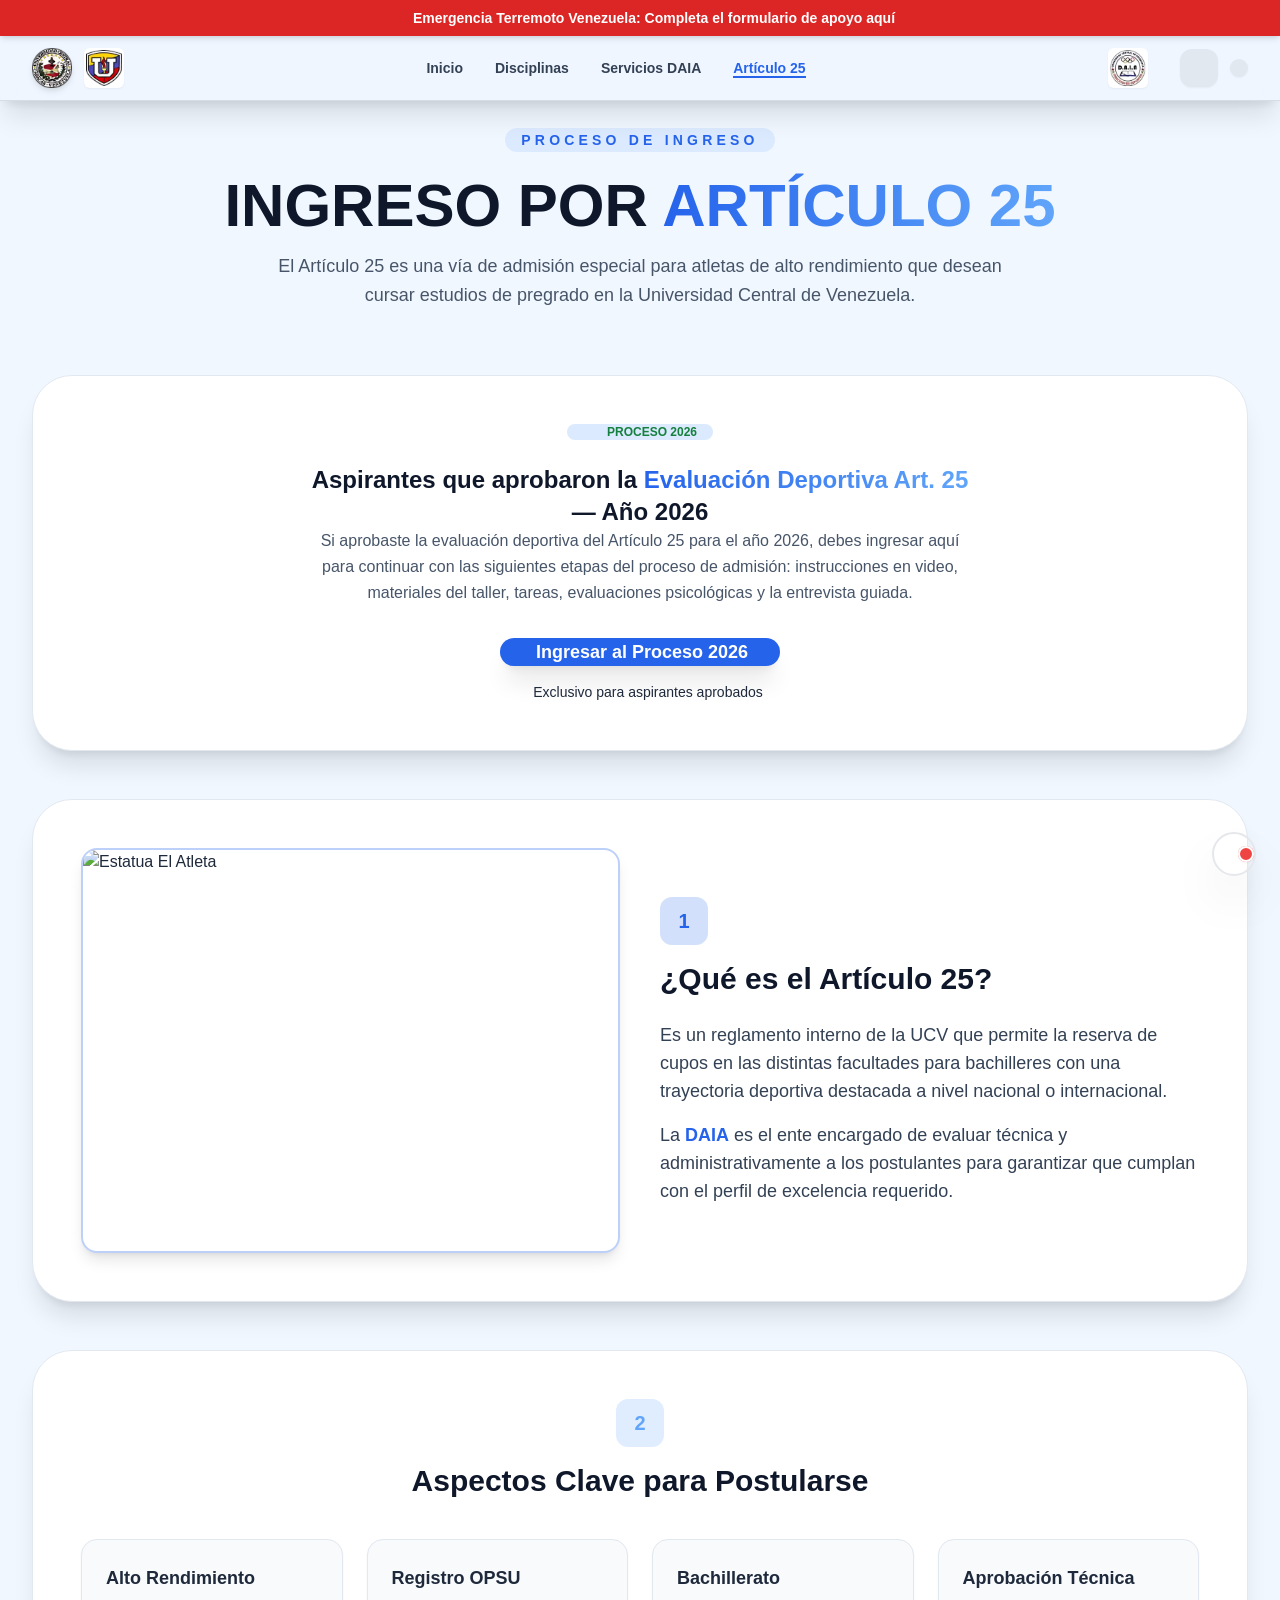
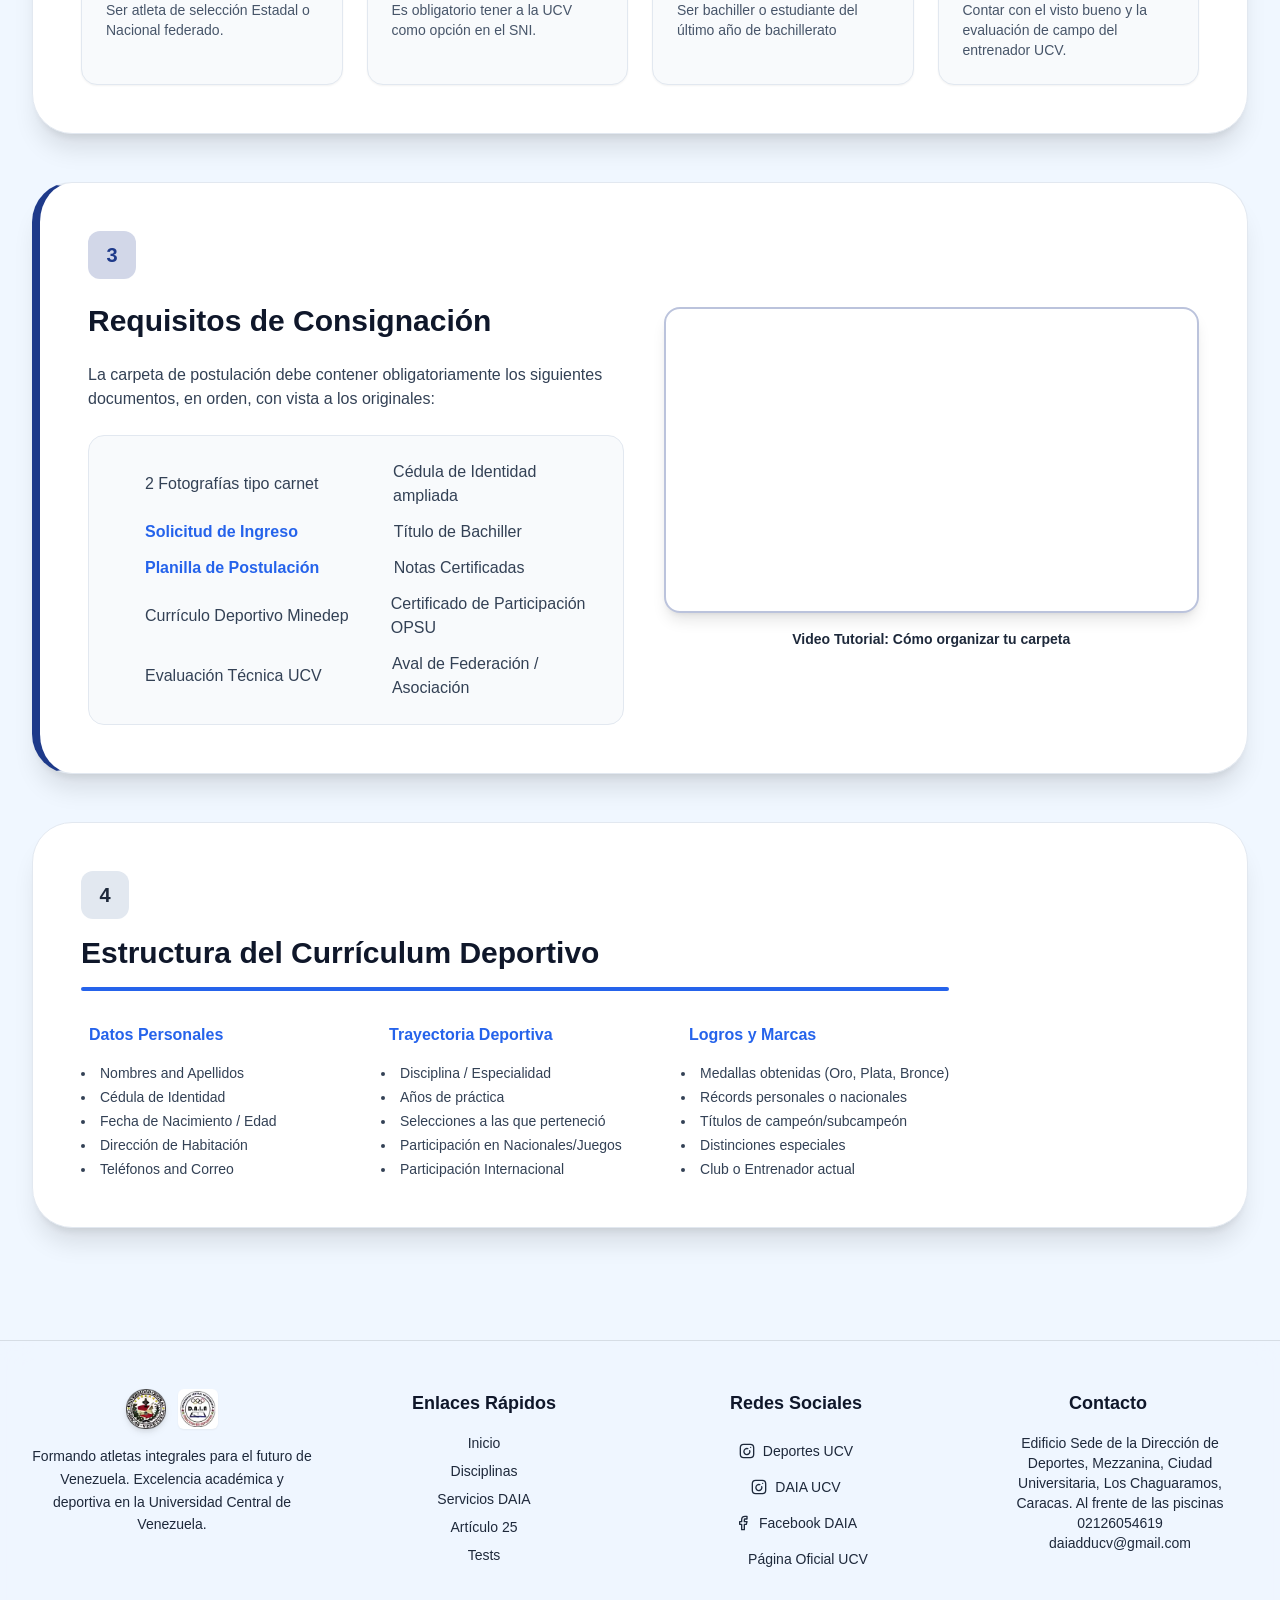
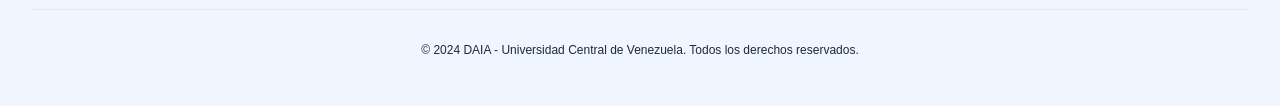
==== commit 1506bbde: "Add files via upload" ====
--- a/articulo25.html
+++ b/articulo25.html
@@ -83,7 +83,7 @@
             
             <div class="text-center mb-16 fade-up">
                 <span class="text-blue-600 dark:text-blue-400 font-black text-sm tracking-[0.3em] uppercase bg-blue-100 dark:bg-white/10 px-4 py-1 rounded-full">Proceso de Ingreso</span>
-                <h1 class="font-display text-4xl md:text-6xl font-black text-slate-900 dark:text-white mt-6 mb-4">INGRESO POR <span class="text-transparent bg-clip-text bg-gradient-to-r from-blue-600 to-blue-400">ARTÃCULO 25</span></h1>
+                <h1 class="font-display text-4xl md:text-6xl font-black text-slate-900 dark:text-white mt-6 mb-4">INGRESO POR <span class="text-transparent bg-clip-text bg-gradient-to-r from-blue-600 to-blue-400">ARTÍCULO 25</span></h1>
                 <p class="text-slate-600 dark:text-gray-300 mt-4 max-w-3xl mx-auto text-lg leading-relaxed">El Artículo 25 es una vía de admisión especial para atletas de alto rendimiento que desean cursar estudios de pregrado en la Universidad Central de Venezuela.</p>
             </div>
 
@@ -128,41 +128,7 @@
             </section>
             <!-- ===== FIN SECCIÓN APROBADOS 2026 ===== -->
 
-            <!-- ===== NUEVA SECCIÓN VIDEO DE INSTRUCCIONES ===== -->
-            <section class="bg-gradient-to-br from-blue-900 to-indigo-900 text-white rounded-[2.5rem] p-8 md:p-12 shadow-2xl border border-blue-700/50 mb-12 fade-up relative overflow-hidden">
-                <div class="absolute top-0 right-0 w-64 h-64 bg-blue-500/20 rounded-full blur-3xl -mr-20 -mt-20"></div>
-                <div class="absolute bottom-0 left-0 w-64 h-64 bg-purple-500/20 rounded-full blur-3xl -ml-20 -mb-20"></div>
-                
-                <div class="relative z-10 flex flex-col lg:flex-row gap-10 items-center">
-                    <div class="lg:w-5/12">
-                        <div class="inline-flex items-center justify-center rounded-xl bg-white/20 text-blue-100 px-4 py-2 mb-6 backdrop-blur-sm border border-white/10">
-                            <i data-lucide="play-circle" class="w-5 h-5 mr-2"></i>
-                            <span class="font-bold tracking-wide uppercase text-sm">Nuevo Video</span>
-                        </div>
-                        <h2 class="font-display text-3xl md:text-4xl font-black mb-6 leading-tight">Guía Paso a Paso para Aspirantes</h2>
-                        <p class="text-blue-100 text-lg leading-relaxed mb-8">
-                            Mira nuestro video explicativo donde detallamos todo lo que necesitas saber sobre el proceso online. Aclaramos dudas y te guiamos en cada paso para que completes tu postulación con éxito.
-                        </p>
-                        <a href="proceso-art25-2026.html" class="inline-flex items-center gap-3 bg-white text-blue-900 hover:bg-blue-50 font-black py-4 px-8 rounded-2xl shadow-xl transition-all duration-300 hover:-translate-y-1 hover:scale-105 text-lg w-full justify-center sm:w-auto">
-                            <i data-lucide="arrow-right-circle" class="w-6 h-6"></i>
-                            Ir a la Página de Aspirantes
-                        </a>
-                    </div>
-                    <div class="lg:w-7/12 w-full">
-                        <div class="w-full relative" style="padding-top: 56.25%; border-radius: 1.25rem; overflow: hidden; box-shadow: 0 20px 40px rgba(0,0,0,0.3); border: 2px solid rgba(255,255,255,0.1);">
-                            <iframe
-                                src="https://drive.google.com/file/d/1X9-wiynrovY6o5ClHYg6P1My07oHS5Au/preview"
-                                title="Video de presentación para aspirantes"
-                                class="absolute top-0 left-0 w-full h-full"
-                                allow="autoplay"
-                                allowfullscreen
-                                loading="lazy">
-                            </iframe>
-                        </div>
-                    </div>
-                </div>
-            </section>
-            <!-- ===== FIN NUEVA SECCIÓN VIDEO ===== -->
+
 
             <section class="bg-white dark:bg-white/5 backdrop-blur-xl rounded-[2.5rem] p-8 md:p-12 shadow-xl dark:shadow-2xl border border-slate-200 dark:border-white/10 mb-12 fade-up">
                 <div class="flex flex-col md:flex-row gap-10 items-center">
@@ -428,7 +394,7 @@
         <!-- Contenido desplegable -->
         <div id="contact-menu" class="hidden flex-col items-end gap-3 mb-2 transition-all duration-300 transform translate-y-4 opacity-0 origin-bottom-right">
             <div class="bg-white dark:bg-slate-800 p-5 rounded-2xl shadow-2xl border border-slate-200 dark:border-slate-700 flex flex-col items-center gap-4 w-64 text-center">
-                <h4 class="font-bold text-slate-900 dark:text-white text-sm">Ãšnete a nuestro canal</h4>
+                <h4 class="font-bold text-slate-900 dark:text-white text-sm">Únete a nuestro canal</h4>
                 <a href="https://whatsapp.com/channel/0029Vb6pSis84OmCWUZplh0g" target="_blank" class="bg-green-500 hover:bg-green-600 text-white px-4 py-2.5 rounded-full font-bold text-sm w-full transition-colors flex items-center justify-center gap-2 shadow-md">
                     <i data-lucide="message-circle" class="w-4 h-4"></i> Canal WhatsApp
                 </a>
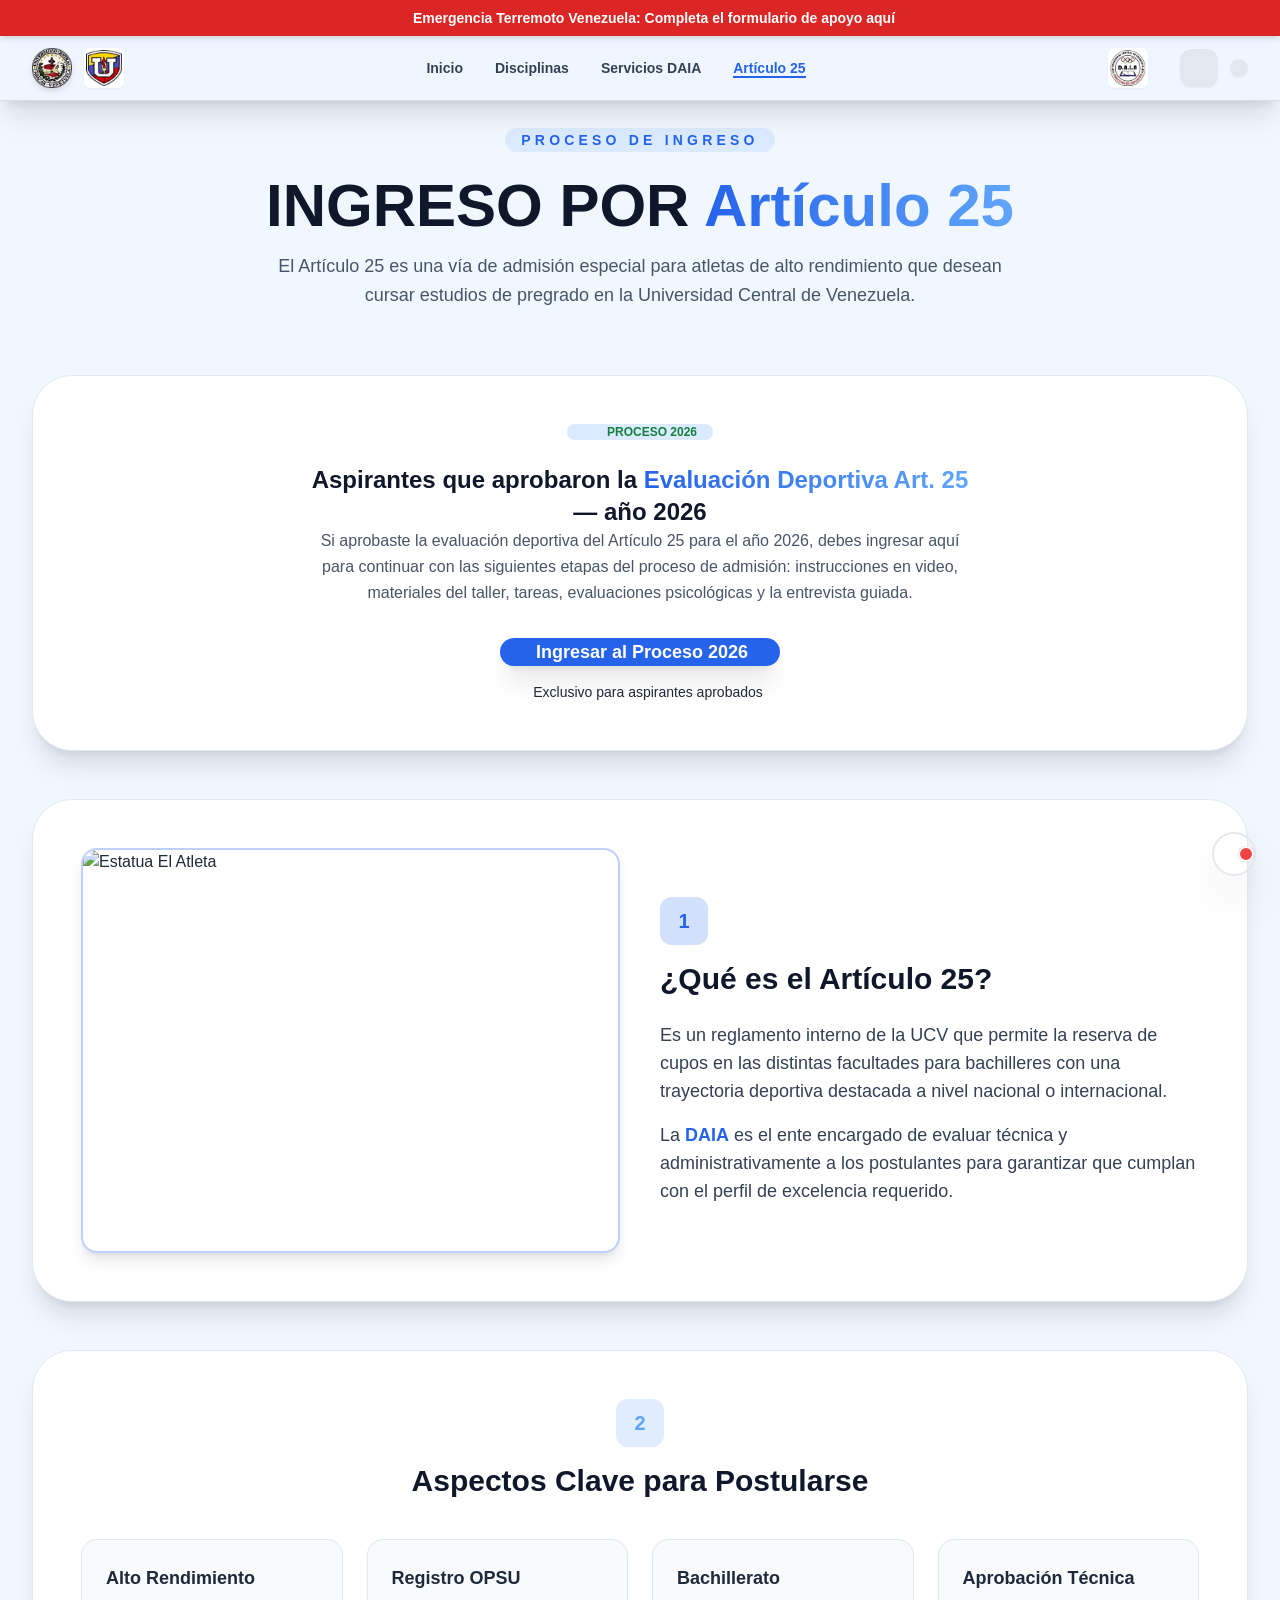
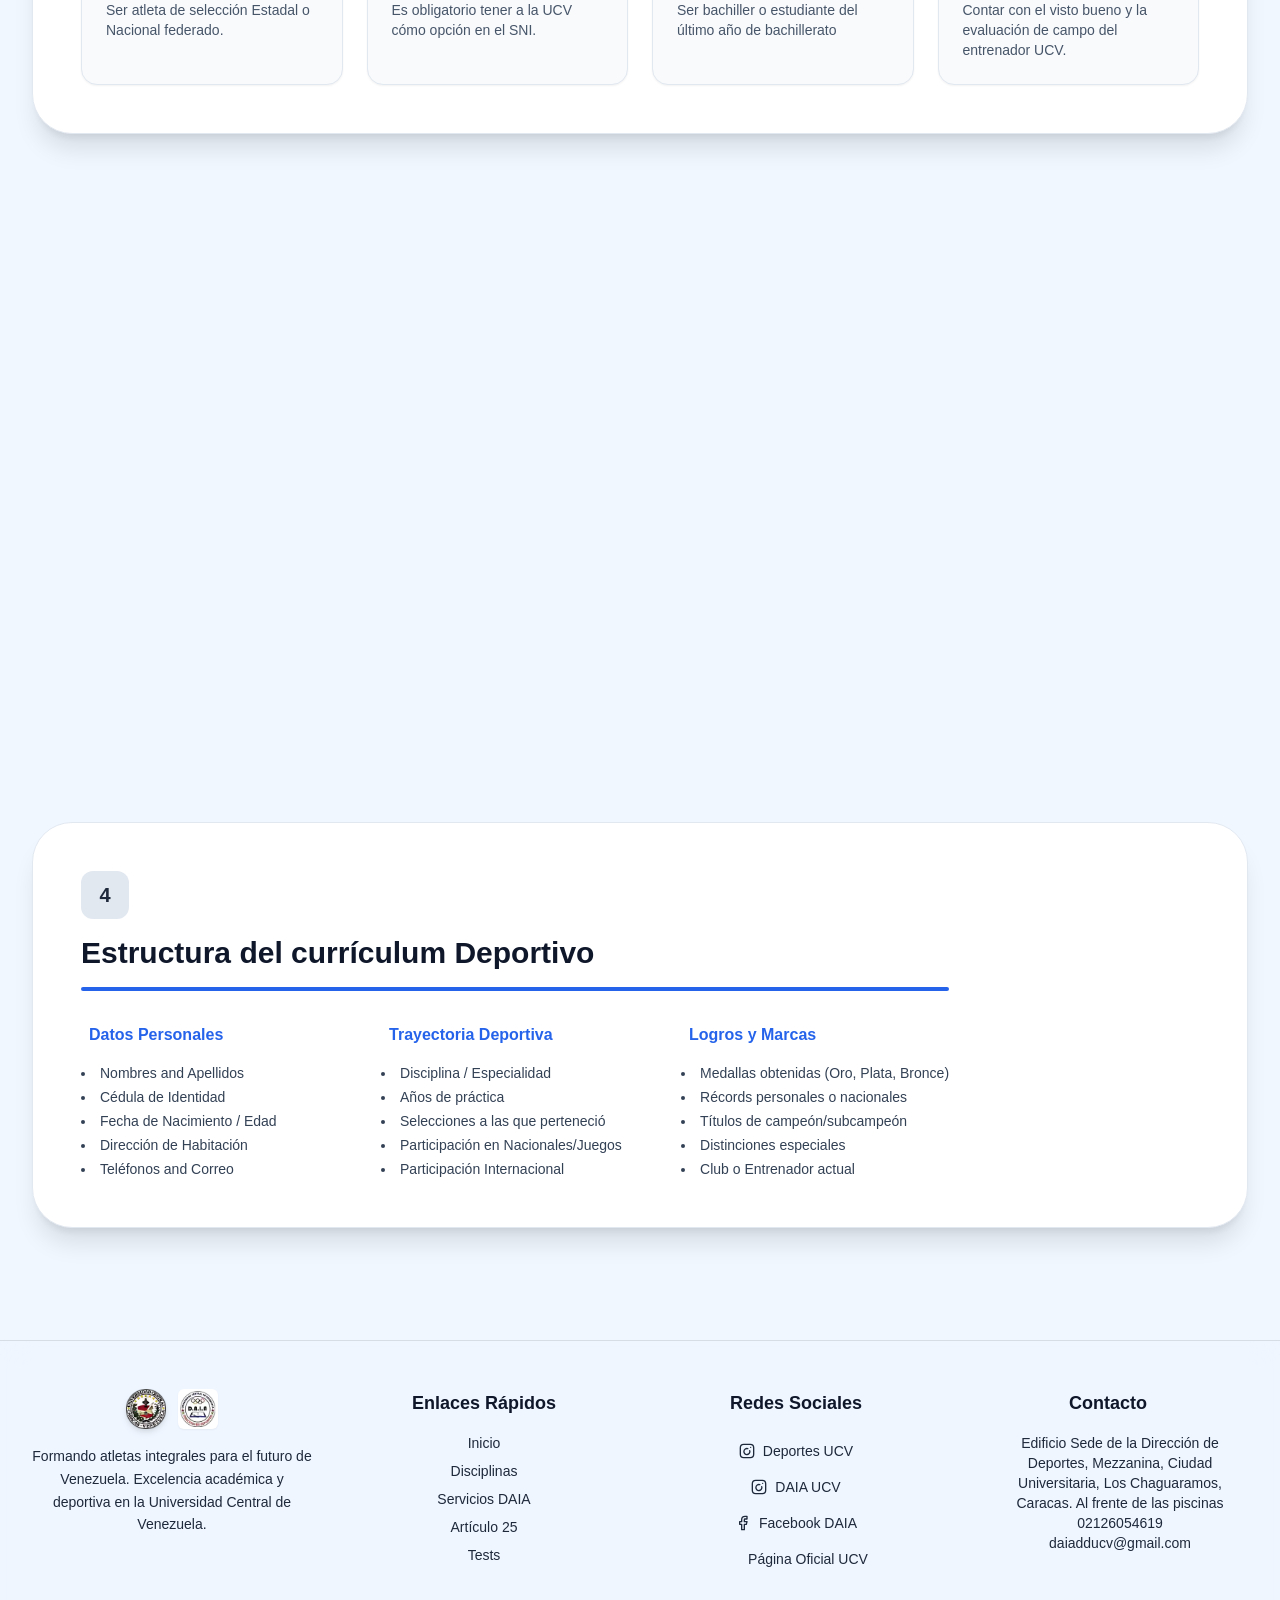
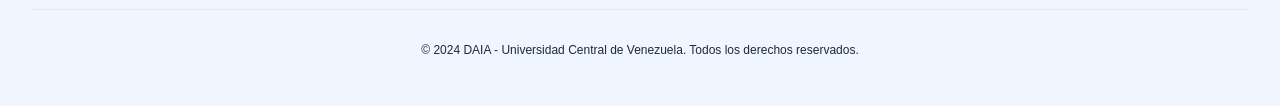
==== commit 7f27ee81: "Add files via upload" ====
--- a/articulo25.html
+++ b/articulo25.html
@@ -1,4 +1,4 @@
-<!DOCTYPE html>
+﻿<!DOCTYPE html>
 <html lang="es" class="scroll-smooth dark">
 <head>
     <meta charset="UTF-8">
@@ -83,7 +83,7 @@
             
             <div class="text-center mb-16 fade-up">
                 <span class="text-blue-600 dark:text-blue-400 font-black text-sm tracking-[0.3em] uppercase bg-blue-100 dark:bg-white/10 px-4 py-1 rounded-full">Proceso de Ingreso</span>
-                <h1 class="font-display text-4xl md:text-6xl font-black text-slate-900 dark:text-white mt-6 mb-4">INGRESO POR <span class="text-transparent bg-clip-text bg-gradient-to-r from-blue-600 to-blue-400">ARTÍCULO 25</span></h1>
+                <h1 class="font-display text-4xl md:text-6xl font-black text-slate-900 dark:text-white mt-6 mb-4">INGRESO POR <span class="text-transparent bg-clip-text bg-gradient-to-r from-blue-600 to-blue-400">Artículo 25</span></h1>
                 <p class="text-slate-600 dark:text-gray-300 mt-4 max-w-3xl mx-auto text-lg leading-relaxed">El Artículo 25 es una vía de admisión especial para atletas de alto rendimiento que desean cursar estudios de pregrado en la Universidad Central de Venezuela.</p>
             </div>
 
@@ -104,7 +104,7 @@
                     <h2 class="font-display text-2xl md:text-4xl font-black text-slate-900 dark:text-white leading-tight mb-5 max-w-2xl">
                         Aspirantes que aprobaron la
                         <span class="text-transparent bg-clip-text bg-gradient-to-r from-blue-600 to-blue-400"> Evaluación Deportiva Art. 25</span>
-                        &mdash; Año 2026
+                        &mdash; año 2026
                     </h2>
 
                     <!-- Descripción -->
@@ -159,7 +159,7 @@
                     <div class="bg-slate-50 dark:bg-white/5 rounded-2xl p-6 border border-slate-200 dark:border-white/10 hover:border-blue-400/50 transition duration-300 shadow-sm">
                         <i data-lucide="mouse-pointer-click" class="h-10 w-10 text-blue-400 mb-4"></i>
                         <h3 class="font-bold text-slate-800 dark:text-white mb-2 text-lg">Registro OPSU</h3>
-                        <p class="text-slate-600 dark:text-gray-300 text-sm">Es obligatorio tener a la UCV como opción en el SNI.</p>
+                        <p class="text-slate-600 dark:text-gray-300 text-sm">Es obligatorio tener a la UCV cómo opción en el SNI.</p>
                     </div>
                     <div class="bg-slate-50 dark:bg-white/5 rounded-2xl p-6 border border-slate-200 dark:border-white/10 hover:border-blue-400/50 transition duration-300 shadow-sm">
                         <i data-lucide="file-edit" class="h-10 w-10 text-blue-400 mb-4"></i>
@@ -181,7 +181,7 @@
                             <iframe src="https://drive.google.com/file/d/1k8ShJy4jqbNX4KDVMhmVyz42V7LjPY14/preview" class="absolute top-0 left-0 w-full h-full" allow="autoplay" allowfullscreen></iframe>
                         </div>
                         <p class="text-sm text-center text-slate-500 dark:text-gray-400 font-semibold">
-                            <i data-lucide="video" class="inline w-4 h-4 mb-0.5"></i> Video Tutorial: Cómo organizar tu carpeta
+                            <i data-lucide="video" class="inline w-4 h-4 mb-0.5"></i> Video Tutorial: cómo organizar tu carpeta
                         </p>
                     </div>
                     <div class="md:w-1/2">
@@ -197,7 +197,7 @@
                             </div>
                             <div class="flex items-center gap-3 text-slate-700 dark:text-gray-300"><i data-lucide="check" class="h-5 w-5 text-blue-900"></i> Título de Bachiller</div>
                             <div class="flex items-center gap-3 text-slate-700 dark:text-gray-300"><i data-lucide="check" class="h-5 w-5 text-blue-900"></i>
-                                <a href="Planilla_de_Postulacion_DAIA.pdf.pdf" download class="text-blue-600 font-bold hover:underline">Planilla de Postulación</a>
+                                <a href="Planilla_de_Postulacion_DAIA.pdf.pdf" download class="text-blue-600 font-bold hover:underline">Planilla de postulación</a>
                             </div>
                             <div class="flex items-center gap-3 text-slate-700 dark:text-gray-300"><i data-lucide="check" class="h-5 w-5 text-blue-900"></i> Notas Certificadas</div>
                             <div class="flex items-center gap-3 text-slate-700 dark:text-gray-300"><i data-lucide="check" class="h-5 w-5 text-blue-900"></i> Currículo Deportivo Minedep</div>
@@ -213,7 +213,7 @@
                 <div class="flex flex-col md:flex-row gap-10">
                     <div class="md:w-full">
                         <div class="inline-flex items-center justify-center w-12 h-12 rounded-xl bg-slate-200 dark:bg-white/10 text-slate-800 dark:text-white mb-4"><span class="font-black text-xl">4</span></div>
-                        <h2 class="font-display text-3xl font-bold text-slate-900 dark:text-white">Estructura del Currículum Deportivo</h2>
+                        <h2 class="font-display text-3xl font-bold text-slate-900 dark:text-white">Estructura del currículum Deportivo</h2>
                         <div class="w-20 h-1 bg-blue-600 mt-4 mb-8 rounded-full"></div>
                         
                         <div class="grid grid-cols-1 lg:grid-cols-3 gap-8">
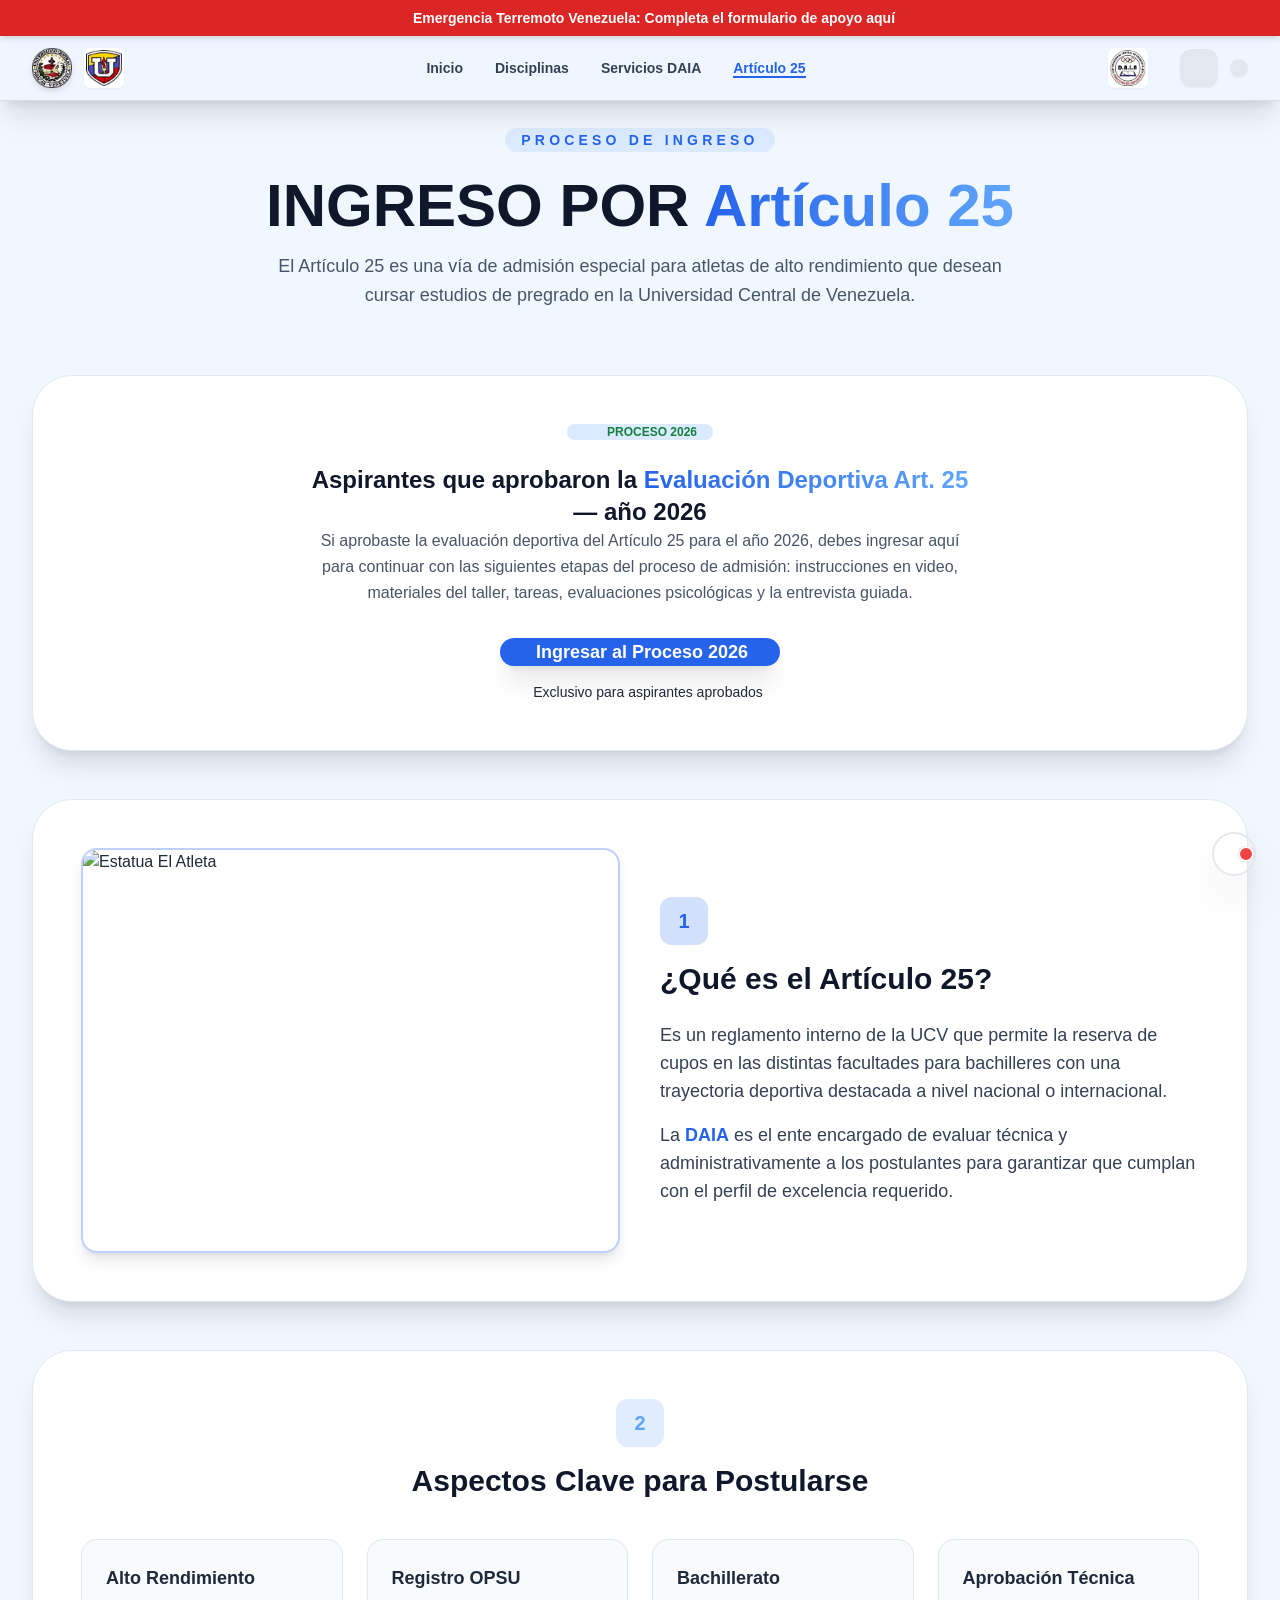
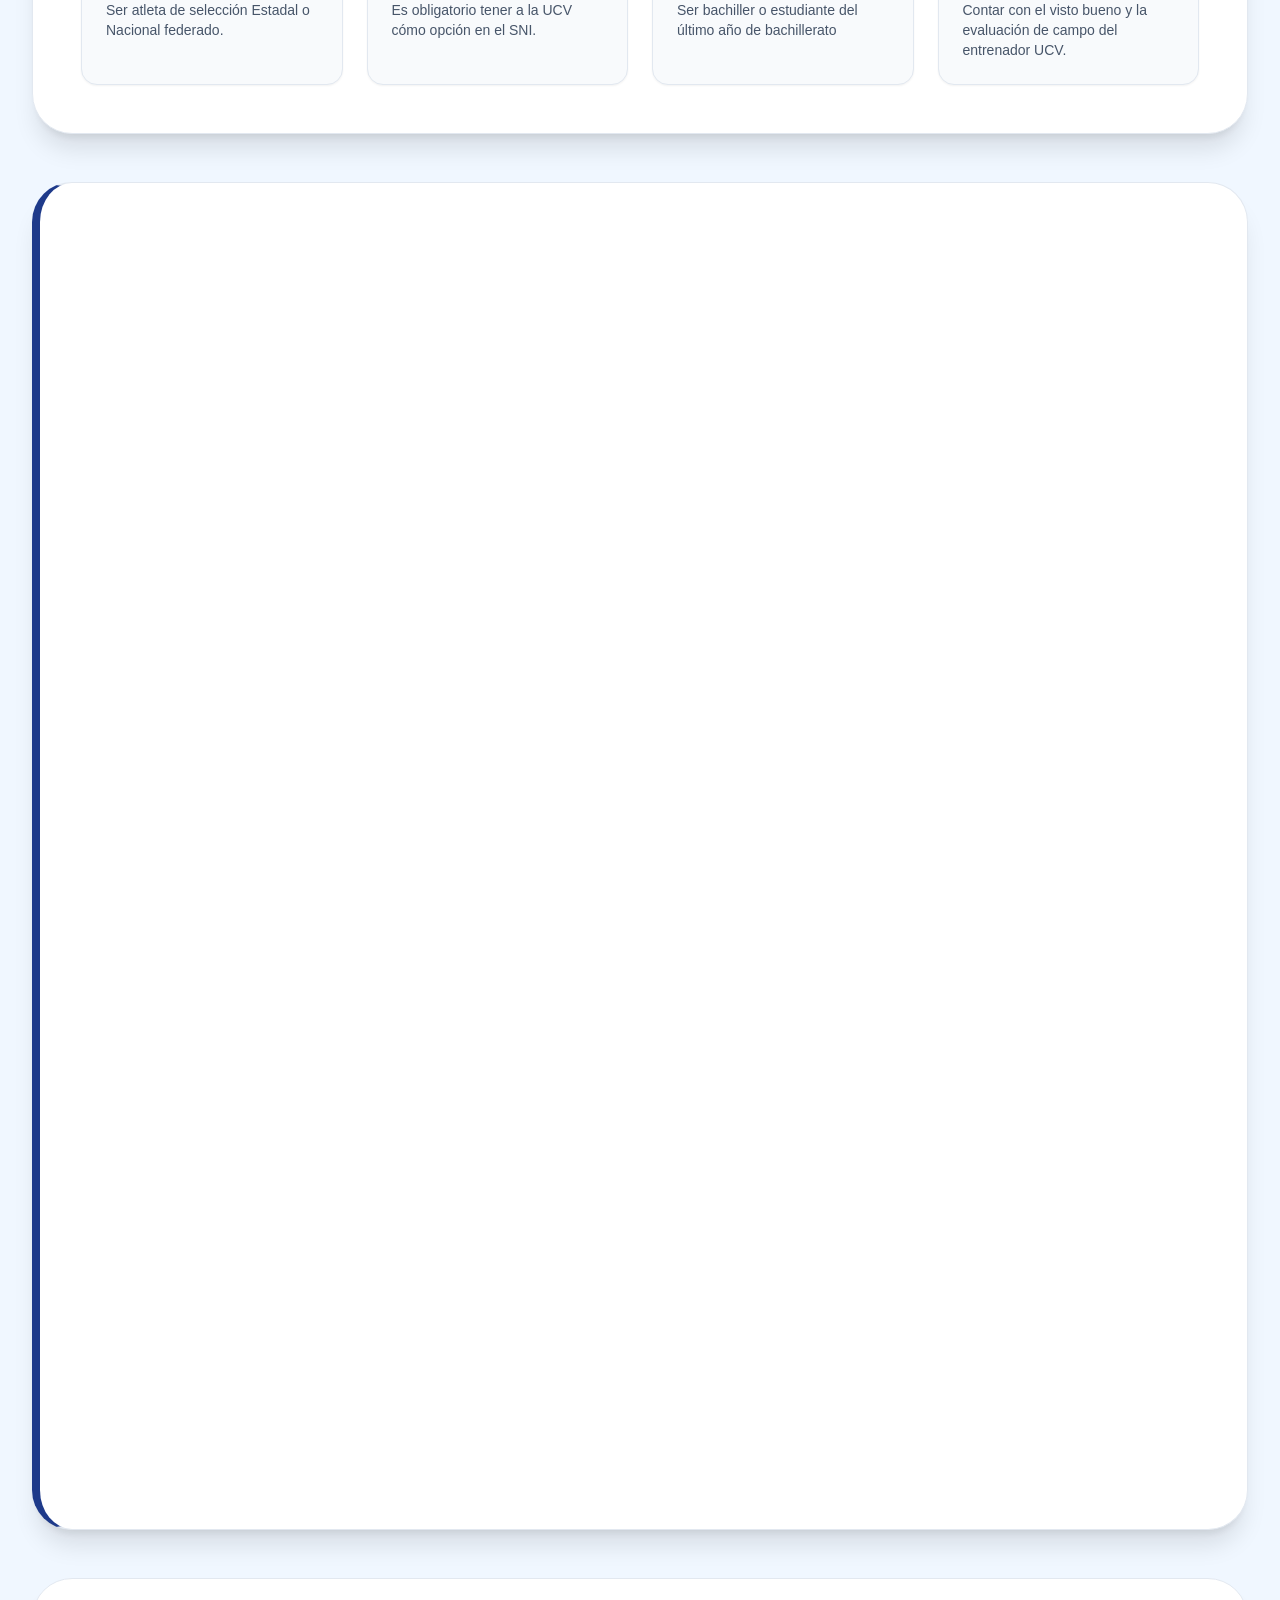
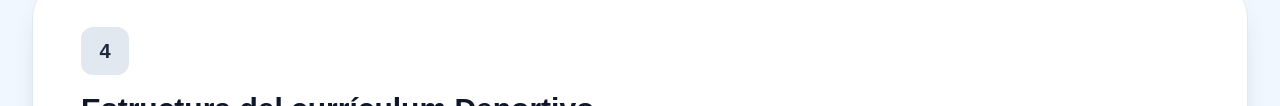
==== commit 9253cae4: "Add files via upload" ====
--- a/articulo25.html
+++ b/articulo25.html
@@ -1,4 +1,4 @@
-﻿<!DOCTYPE html>
+<!DOCTYPE html>
 <html lang="es" class="scroll-smooth dark">
 <head>
     <meta charset="UTF-8">
@@ -178,7 +178,7 @@
                 <div class="flex flex-col md:flex-row-reverse gap-10 items-center relative z-10">
                     <div class="md:w-1/2 w-full flex flex-col gap-4">
                         <div class="relative w-full rounded-2xl shadow-lg border-2 border-blue-900/30 overflow-hidden bg-slate-100 dark:bg-black/50" style="padding-bottom: 56.25%;">
-                            <iframe src="https://drive.google.com/file/d/1k8ShJy4jqbNX4KDVMhmVyz42V7LjPY14/preview" class="absolute top-0 left-0 w-full h-full" allow="autoplay" allowfullscreen></iframe>
+                            <iframe src="https://drive.google.com/file/d/1U3HvNcORIWnTGGj3CTHBsl1EpbGjff7v/preview" class="absolute top-0 left-0 w-full h-full" allow="autoplay" allowfullscreen></iframe>
                         </div>
                         <p class="text-sm text-center text-slate-500 dark:text-gray-400 font-semibold">
                             <i data-lucide="video" class="inline w-4 h-4 mb-0.5"></i> Video Tutorial: cómo organizar tu carpeta
